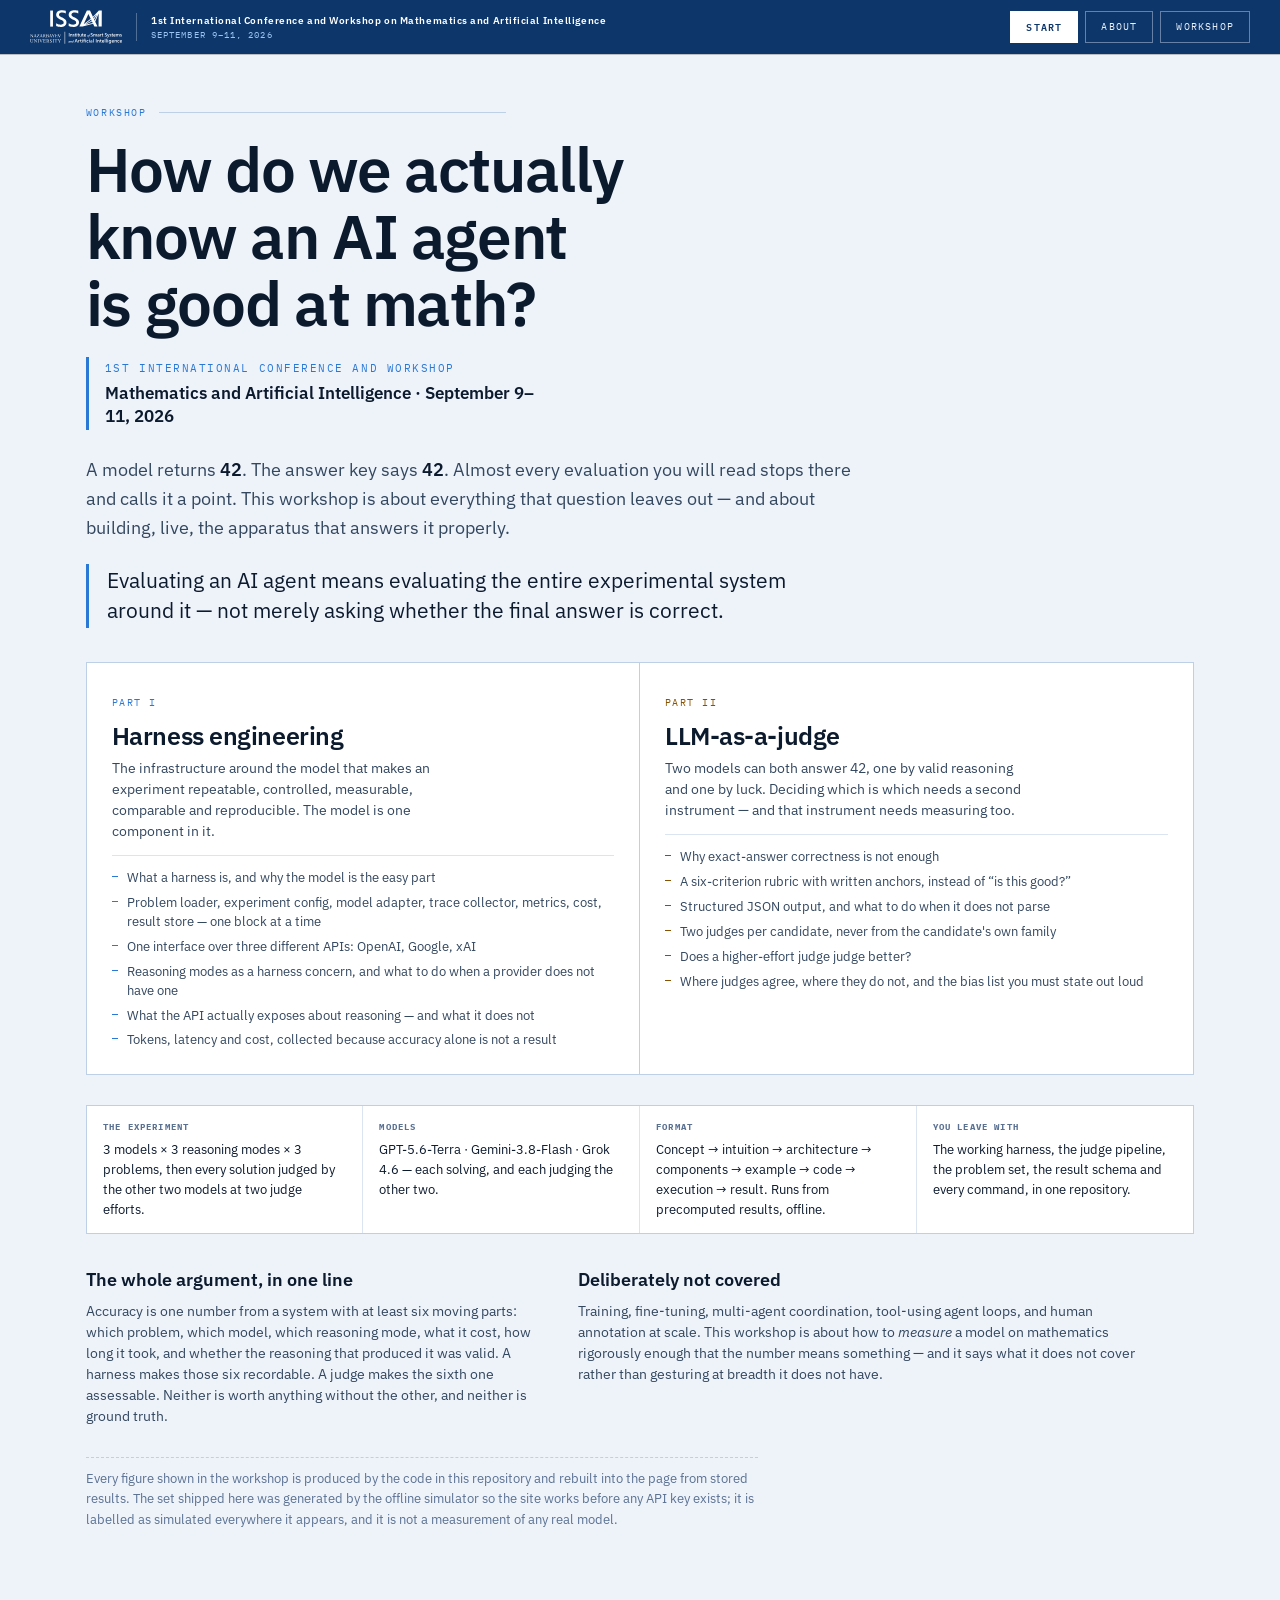
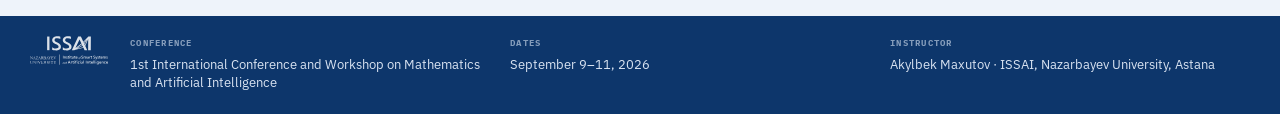
==== index.html @ dc195249 "fix: results and text" ====
<!doctype html>
<html lang="en">
<head>
<meta charset="utf-8">
<meta name="viewport" content="width=device-width, initial-scale=1">
<title>How Do We Actually Know an AI Agent Is Good at Math?</title>
<meta name="description" content="Workshop at the 1st International Conference and Workshop on Mathematics and Artificial Intelligence, September 9–11, 2026.">
<link rel="preconnect" href="https://fonts.googleapis.com">
<link rel="preconnect" href="https://fonts.gstatic.com" crossorigin>
<link rel="stylesheet" href="https://fonts.googleapis.com/css2?family=IBM+Plex+Sans:wght@400;500;600;700&family=IBM+Plex+Mono:wght@400;500;600&display=swap">
<style>/* ==========================================================================
   1st International Conference and Workshop on Mathematics and AI
   How Do We Actually Know an AI Agent Is Good at Math?

   Colour carries meaning, never decoration:
     blue        the apparatus — deterministic, measured, reproducible
     amber       judged — an opinion, not a measurement
     green/red   pass / fail against the answer key
     series 1-3  the three models, in fixed order, never cycled

   The three series hues and the reasoning-mode ramp were validated with the
   data-viz checks (lightness band, chroma floor, protan/deutan separation,
   normal-vision floor, contrast) against THESE surfaces in both modes.
   Light-mode series-3 sits at 2.82:1, so every chart that uses it also ships
   direct value labels and a table view. Do not re-step these without re-running
   the validator.
   ========================================================================== */

:root{
  color-scheme:light;

  /* --- blue-dominant surfaces --- */
  --paper:#EEF3FA;          /* page plane */
  --surface:#FFFFFF;        /* card + chart surface (validated against) */
  --sunk:#E2EAF5;
  --raised:#F7FAFD;

  /* --- ink --- */
  --ink:#0C1A2E; --ink-2:#33475F; --meta:#5A7192;

  /* --- the apparatus blue --- */
  --blue:#184F95; --blue-2:#2A78D6; --blue-soft:#D8E6F9; --blue-deep:#0D366B;

  /* --- judged / uncertain --- */
  --amber:#8A5200; --amber-soft:#FBEEDC;

  /* --- outcome --- */
  --pass:#1F6B3D; --pass-soft:#DDEEE4;
  --fail:#96262C; --fail-soft:#F8E3E3;

  /* --- status (fixed, never themed; always with an icon + label) --- */
  --st-good:#0CA30C; --st-warn:#FAB219; --st-serious:#EC835A; --st-crit:#D03B3B;

  /* --- series: the three models, fixed order --- */
  --series-1:#2A78D6;   /* GPT-5.6-Terra   */
  --series-2:#EB6834;   /* Gemini-3.8-Flash */
  --series-3:#1BAF7A;   /* Grok 4.6        */

  /* --- ordinal: reasoning effort, one hue, light -> dark --- */
  --eff-low:#86B6EF; --eff-med:#3987E5; --eff-high:#184F95;

  /* --- chrome --- */
  --rule:#BDD0E8; --rule-soft:#DBE5F2; --grid:#E3EBF6;
  --code-bg:#0B1729; --code-fg:#D6E3F3; --code-dim:#6D8CB0;
  --code-kw:#93BCF5; --code-str:#E5AC7E; --code-com:#65809F;
  --code-def:#7ED6B8; --code-num:#D9AEEA;
  --shadow:0 1px 2px rgba(12,26,46,.05), 0 8px 24px rgba(12,26,46,.07);
  --sans:"IBM Plex Sans",system-ui,-apple-system,"Segoe UI",Roboto,Helvetica,Arial,sans-serif;
  --mono:"IBM Plex Mono",ui-monospace,SFMono-Regular,Menlo,Consolas,monospace;
  --rail:264px;
}

@media (prefers-color-scheme:dark){
  :root:not([data-theme="light"]){
    color-scheme:dark;
    --paper:#0A1220; --surface:#131E30; --sunk:#0E1827; --raised:#182741;
    --ink:#E7EEF8; --ink-2:#B6C6DA; --meta:#8DA2BE;
    --blue:#8FB8EC; --blue-2:#3987E5; --blue-soft:#16294A; --blue-deep:#AFCCF3;
    --amber:#E8A24A; --amber-soft:#3A2A14;
    --pass:#6CBF90; --pass-soft:#14301F; --fail:#E08A8F; --fail-soft:#341C1E;
    --series-1:#3987E5; --series-2:#D95926; --series-3:#199E70;
    /* On a dark surface a sequential ramp runs dark -> light, so higher effort stays
     the more prominent mark. Same three steps, re-stepped for the dark band and
     validated against #131E30 (monotone L, gaps >= 0.06, light end 2.06:1). */
  --eff-low:#184F95; --eff-med:#2A78D6; --eff-high:#86B6EF;
    --rule:#2A3E5C; --rule-soft:#1E2E47; --grid:#1C2B42;
    --code-bg:#08111F; --code-fg:#D6E3F3;
    --shadow:0 1px 2px rgba(0,0,0,.45), 0 8px 24px rgba(0,0,0,.35);
  }
}
:root[data-theme="dark"]{
  color-scheme:dark;
  --paper:#0A1220; --surface:#131E30; --sunk:#0E1827; --raised:#182741;
  --ink:#E7EEF8; --ink-2:#B6C6DA; --meta:#8DA2BE;
  --blue:#8FB8EC; --blue-2:#3987E5; --blue-soft:#16294A; --blue-deep:#AFCCF3;
  --amber:#E8A24A; --amber-soft:#3A2A14;
  --pass:#6CBF90; --pass-soft:#14301F; --fail:#E08A8F; --fail-soft:#341C1E;
  --series-1:#3987E5; --series-2:#D95926; --series-3:#199E70;
  /* On a dark surface a sequential ramp runs dark -> light, so higher effort stays
     the more prominent mark. Same three steps, re-stepped for the dark band and
     validated against #131E30 (monotone L, gaps >= 0.06, light end 2.06:1). */
  --eff-low:#184F95; --eff-med:#2A78D6; --eff-high:#86B6EF;
  --rule:#2A3E5C; --rule-soft:#1E2E47; --grid:#1C2B42;
  --code-bg:#08111F; --code-fg:#D6E3F3;
  --shadow:0 1px 2px rgba(0,0,0,.45), 0 8px 24px rgba(0,0,0,.35);
}

*{box-sizing:border-box}
html{scroll-behavior:smooth}
@media (prefers-reduced-motion:reduce){html{scroll-behavior:auto}}
html,body{margin:0;padding:0}
body{
  background:var(--paper);color:var(--ink);
  font-family:var(--sans);font-size:16px;line-height:1.55;
  -webkit-font-smoothing:antialiased;
}
img,svg{max-width:100%}
[hidden]{display:none !important}
:focus-visible{outline:2px solid var(--blue-2);outline-offset:3px}
::selection{background:var(--blue-soft);color:var(--ink)}

/* ==========================================================================
   CONFERENCE CHROME — the identity band, top and bottom
   ========================================================================== */
.band{background:var(--blue-deep);color:#EAF2FD;width:100%}
:root[data-theme="dark"] .band,
:root:not([data-theme="light"]) .band{background:#0B1A31}
@media (prefers-color-scheme:light){:root:not([data-theme="dark"]) .band{background:#0D366B}}
.band--top{position:sticky;top:0;z-index:60;box-shadow:0 1px 0 rgba(0,0,0,.22)}
.band__in{
  max-width:1560px;margin:0 auto;padding:10px clamp(14px,2.6vw,30px);
  display:flex;align-items:center;gap:clamp(10px,1.8vw,22px);flex-wrap:wrap;
}
.band .logo{color:#FFFFFF}
.conf{display:flex;align-items:center;gap:14px;text-decoration:none;color:inherit;min-width:0}
.conf__txt{
  border-left:1px solid rgba(234,242,253,.3);padding-left:14px;min-width:0;
  font-family:var(--mono);font-size:9px;letter-spacing:.1em;text-transform:uppercase;
  color:rgba(234,242,253,.72);line-height:1.5;
}
.conf__txt b{
  display:block;color:#FFFFFF;font-weight:600;font-size:10px;letter-spacing:.055em;
  text-transform:none;font-family:var(--sans);
}
.conf__txt i{display:block;font-style:normal;color:#9CC4F2;letter-spacing:.12em}
.conf:hover .conf__txt b{color:#9CC4F2}

.navbtns{display:flex;gap:7px;margin-left:auto}
.navbtn{
  font-family:var(--mono);font-size:10px;letter-spacing:.12em;text-transform:uppercase;
  padding:7px 15px;border:1px solid rgba(234,242,253,.4);color:#EAF2FD;text-decoration:none;
  background:transparent;transition:background .15s,border-color .15s,color .15s;white-space:nowrap;
}
.navbtn:hover{background:rgba(234,242,253,.14);border-color:#FFF;color:#FFF}
.navbtn[aria-current="page"]{background:#FFF;border-color:#FFF;color:#0D366B;font-weight:600}

.band--bot{margin-top:clamp(34px,5vw,64px)}
.band--bot .band__in{padding-top:20px;padding-bottom:22px;align-items:flex-start}
.foot__cols{display:grid;grid-template-columns:repeat(auto-fit,minmax(180px,1fr));gap:20px;flex:1}
.fcol b{
  display:block;font-family:var(--mono);font-size:8.5px;letter-spacing:.15em;
  text-transform:uppercase;color:rgba(234,242,253,.55);margin-bottom:5px;
}
.fcol span{font-size:12.5px;line-height:1.5;color:rgba(234,242,253,.92);display:block}
.fcol a{color:#9CC4F2}

/* ==========================================================================
   SIDEBAR — collapsible, nested, one active section
   ========================================================================== */
.shell{display:flex;align-items:flex-start;max-width:1560px;margin:0 auto;position:relative}

.rail{
  flex:0 0 var(--rail);width:var(--rail);
  position:sticky;top:52px;align-self:flex-start;
  height:calc(100vh - 52px);overflow-y:auto;overscroll-behavior:contain;
  background:var(--surface);border-right:1px solid var(--rule);
  transition:margin-left .22s ease, opacity .18s ease;
  z-index:50;
}
@media (prefers-reduced-motion:reduce){.rail{transition:none}}
body[data-rail="closed"] .rail{margin-left:calc(-1 * var(--rail));opacity:0;pointer-events:none}
.rail__head{
  position:sticky;top:0;background:var(--surface);z-index:2;
  padding:13px 16px 10px;border-bottom:1px solid var(--rule-soft);
  display:flex;align-items:baseline;gap:9px;
}
.rail__title{font-family:var(--mono);font-size:9.5px;letter-spacing:.15em;text-transform:uppercase;color:var(--meta)}
.rail__count{margin-left:auto;font-family:var(--mono);font-size:9.5px;color:var(--meta);font-variant-numeric:tabular-nums}
.rail__foot{padding:14px 16px 26px;border-top:1px solid var(--rule-soft);margin-top:10px}
.rail__foot p{font-size:11px;color:var(--meta);line-height:1.5;margin:0}

.nav__list{list-style:none;margin:0;padding:8px 0 4px}
.nav__sub{list-style:none;margin:0;padding:0 0 5px}
.nav__item--group.is-collapsed .nav__sub{display:none}
.nav__row{display:flex;align-items:stretch}
.nav__row .nav__link--top{flex:1;min-width:0}
.nav__link{
  display:flex;align-items:baseline;gap:10px;text-decoration:none;color:var(--ink-2);
  padding:7px 16px;font-size:13.2px;line-height:1.35;border-left:3px solid transparent;
}
.nav__link:hover{background:var(--sunk);color:var(--ink)}
.nav__link--top{font-weight:500}
.nav__num{
  font-family:var(--mono);font-size:9.5px;color:var(--meta);
  font-variant-numeric:tabular-nums;flex:0 0 auto;padding-top:2px;
}
.nav__label{min-width:0}
.nav__link--sub{
  padding:5px 16px 5px 42px;font-size:12.4px;color:var(--meta);
}
.nav__link--sub:hover{color:var(--ink)}
.nav__link.is-active{
  background:var(--blue-soft);color:var(--blue);border-left-color:var(--blue-2);font-weight:600;
}
.nav__link.is-active .nav__num{color:var(--blue-2)}
.nav__link--sub.is-active{background:var(--blue-soft);color:var(--blue);border-left-color:var(--blue-2)}
.nav__toggle{
  flex:0 0 34px;border:0;background:transparent;cursor:pointer;color:var(--meta);
  display:flex;align-items:center;justify-content:center;
}
.nav__toggle::before{
  content:"";width:0;height:0;border-left:4px solid currentColor;
  border-top:4px solid transparent;border-bottom:4px solid transparent;
  transform:rotate(90deg);transition:transform .16s ease;
}
.nav__toggle[aria-expanded="false"]::before{transform:rotate(0deg)}
.nav__toggle:hover{color:var(--blue-2);background:var(--sunk)}

.railbtn{
  display:inline-flex;align-items:center;gap:8px;
  font-family:var(--mono);font-size:10px;letter-spacing:.12em;text-transform:uppercase;
  padding:7px 13px;border:1px solid rgba(234,242,253,.4);color:#EAF2FD;background:transparent;
  cursor:pointer;transition:background .15s,border-color .15s;
}
.railbtn:hover{background:rgba(234,242,253,.14);border-color:#FFF}
.railbtn__i{display:flex;flex-direction:column;gap:2.5px}
.railbtn__i i{display:block;width:13px;height:1.5px;background:currentColor}

.railveil{display:none}
@media(max-width:1080px){
  .rail{
    position:fixed;top:52px;left:0;box-shadow:var(--shadow);
    height:calc(100vh - 52px);
  }
  body[data-rail="open"] .railveil{
    display:block;position:fixed;inset:52px 0 0 0;background:rgba(8,17,31,.45);z-index:45;
  }
}

/* ==========================================================================
   DOCUMENT
   ========================================================================== */
.doc{flex:1;min-width:0;padding:0 clamp(14px,2.8vw,38px) 10px;max-width:1180px;margin:0 auto}
.doc--wide{max-width:none}
.part{padding:clamp(30px,4vw,54px) 0 0;scroll-margin-top:74px}
.part--rule{border-top:1px solid var(--rule);margin-top:clamp(22px,3vw,38px)}
.sub{padding-top:clamp(22px,3vw,36px);scroll-margin-top:74px}

.partno{
  display:flex;align-items:center;gap:13px;margin:0 0 13px;
  font-family:var(--mono);font-size:10px;letter-spacing:.16em;text-transform:uppercase;color:var(--blue-2);
}
.partno b{
  font-size:10.5px;color:#FFF;background:var(--blue);padding:3px 9px;font-weight:600;letter-spacing:.1em;
}
:root[data-theme="dark"] .partno b,:root:not([data-theme="light"]) .partno b{color:#0A1220}
.partno::after{content:"";flex:1;height:1px;background:var(--rule)}
.partno--judge{color:var(--amber)}
.partno--judge b{background:var(--amber)}

h1,h2,h3,h4{font-family:var(--sans);margin:0;color:var(--ink);text-wrap:balance;font-weight:600}
h1{font-size:clamp(29px,4vw,50px);line-height:1.08;letter-spacing:-.022em}
h2{font-size:clamp(22px,2.6vw,33px);line-height:1.16;letter-spacing:-.018em;margin-bottom:12px}
h3{font-size:clamp(15px,1.5vw,18px);line-height:1.32}
h4{font-size:13.5px}
p{margin:0 0 13px;max-width:70ch}
.lede{font-size:clamp(15px,1.4vw,18px);color:var(--ink-2);line-height:1.6;max-width:66ch}
strong{font-weight:600;color:var(--ink)}
a{color:var(--blue)}
em{font-style:italic}
.eyebrow{
  font-family:var(--mono);font-size:10px;letter-spacing:.16em;text-transform:uppercase;
  color:var(--blue-2);display:flex;align-items:center;gap:12px;margin:0 0 15px;
}
.eyebrow::after{content:"";flex:1;height:1px;background:var(--rule)}
.eyebrow--judge{color:var(--amber)}
.quote{
  border-left:3px solid var(--blue-2);padding:2px 0 2px 18px;margin:0 0 20px;
  font-size:clamp(16px,1.8vw,21px);line-height:1.42;max-width:58ch;color:var(--ink);
}
.note{
  font-size:12.5px;line-height:1.65;color:var(--meta);
  border-top:1px dashed var(--rule);padding-top:10px;margin-top:16px;max-width:84ch;
}
.mono{font-family:var(--mono);font-size:.94em}
.scroll{overflow-x:auto}
/* A long table that must stay clickable: capped in height and scrolled in place,
   so a detail panel rendered below it is still on screen after the click that
   asked for it. A 96-row table pushes its own detail off the bottom otherwise. */
.tallscroll{overflow:auto;max-height:min(58vh,520px);border:1px solid var(--rule-soft);background:var(--surface)}
.tallscroll table{margin:0}
.tallscroll thead th{position:sticky;top:0;background:var(--sunk);z-index:1;padding:9px 12px 9px 0}
.tallscroll thead th:first-child{padding-left:12px}
.tallscroll td:first-child{padding-left:12px}
.tallscroll tbody tr:hover{background:var(--blue-soft)}
.kbd{font-family:var(--mono);font-size:10.5px;border:1px solid var(--rule);
  border-bottom-width:2px;padding:1px 5px;color:var(--ink-2);background:var(--surface)}

/* ---------- layout helpers ---------- */
.grid{display:grid;gap:clamp(12px,1.5vw,18px)}
.g2{grid-template-columns:repeat(auto-fit,minmax(290px,1fr))}
.g3{grid-template-columns:repeat(auto-fit,minmax(215px,1fr))}
.g4{grid-template-columns:repeat(auto-fit,minmax(168px,1fr))}
/* an explicit two-up, for pairs nested inside an already-narrow column where
   auto-fit's minimum would force the row wider than its parent */
.gpair{grid-template-columns:repeat(2,minmax(0,1fr))}
@media(max-width:520px){.gpair{grid-template-columns:1fr}}
.pair{display:grid;grid-template-columns:minmax(0,.86fr) minmax(0,1.14fr);gap:clamp(16px,2.2vw,28px);align-items:start}
.pair--even{grid-template-columns:minmax(0,1fr) minmax(0,1fr)}
@media(max-width:900px){.pair,.pair--even{grid-template-columns:1fr}}

.card{background:var(--surface);border:1px solid var(--rule-soft);padding:16px 18px;box-shadow:var(--shadow)}
.card h3{margin-bottom:6px}
.card p{font-size:13.4px;color:var(--ink-2);margin:0;max-width:none}
.card p+p{margin-top:8px}
.card__k{font-family:var(--mono);font-size:9.5px;letter-spacing:.13em;text-transform:uppercase;color:var(--meta);display:block;margin-bottom:8px}
.card--blue{border-left:3px solid var(--blue-2)}
.card--judge{border-left:3px solid var(--amber)}

.tile{background:var(--surface);border:1px solid var(--rule-soft);padding:15px 17px;box-shadow:var(--shadow)}
.tile__n{font-size:clamp(24px,2.9vw,35px);font-weight:600;line-height:1;color:var(--blue);letter-spacing:-.02em}
.tile__l{font-family:var(--mono);font-size:9.5px;letter-spacing:.1em;text-transform:uppercase;color:var(--meta);margin-top:7px;line-height:1.55}
.tile--judge .tile__n{color:var(--amber)}

.why{border-left:3px solid var(--blue-2);padding:1px 0 1px 15px;margin:0 0 15px}
.why h3{font-size:14.5px;margin-bottom:5px}
.why p{font-size:13.4px;color:var(--ink-2);margin:0}
.bad{border-left:3px solid var(--fail);padding:1px 0 1px 15px;margin:0 0 14px}
.good{border-left:3px solid var(--pass);padding:1px 0 1px 15px;margin:0 0 14px}
.bad .lbl,.good .lbl{font-family:var(--mono);font-size:9.5px;letter-spacing:.13em;text-transform:uppercase;display:block;margin-bottom:4px}
.bad .lbl{color:var(--fail)} .good .lbl{color:var(--pass)}
.bad p,.good p{font-size:13.4px;margin:0;line-height:1.5;color:var(--ink-2)}

.tag{display:inline-block;font-family:var(--mono);font-size:9.5px;letter-spacing:.1em;text-transform:uppercase;padding:3px 8px;border:1px solid var(--rule);color:var(--meta)}
.tag--blue{color:var(--blue);border-color:var(--blue)}
.tag--judge{color:var(--amber);border-color:var(--amber)}
.tag--fail{color:var(--fail);border-color:var(--fail)}
.tag--pass{color:var(--pass);border-color:var(--pass)}

table{border-collapse:collapse;width:100%;font-size:13.2px}
th,td{text-align:left;padding:8px 12px 8px 0;border-bottom:1px solid var(--rule-soft);vertical-align:top}
th{font-family:var(--mono);font-size:9.5px;letter-spacing:.11em;text-transform:uppercase;color:var(--meta);font-weight:500;border-bottom-color:var(--rule)}
td.num,th.num{font-family:var(--mono);font-variant-numeric:tabular-nums;text-align:right;padding-right:14px}

/* ==========================================================================
   CODE, EXPLANATION, TERMINAL, COMMANDS
   ========================================================================== */
.code{background:var(--code-bg);border:1px solid var(--rule);box-shadow:var(--shadow);margin:0}
.code__bar{display:flex;align-items:center;gap:12px;padding:7px 13px;border-bottom:1px solid rgba(255,255,255,.09);background:rgba(255,255,255,.03)}
.code__file{font-family:var(--mono);font-size:11px;color:#A6C6EC;font-weight:500}
.code__what{font-family:var(--mono);font-size:9.5px;letter-spacing:.1em;text-transform:uppercase;color:var(--code-dim);margin-left:auto;text-align:right}
.code pre{margin:0;padding:12px 15px;overflow-x:auto;font-family:var(--mono);font-size:11.5px;line-height:1.62;color:var(--code-fg);tab-size:4}
.code pre code{font:inherit;color:inherit;white-space:pre-wrap;overflow-wrap:break-word}
.code .k{color:var(--code-kw)} .code .s{color:var(--code-str)}
.code .c{color:var(--code-com);font-style:italic}
.code .d{color:var(--code-def);font-weight:600}
.code .n{color:var(--code-num)}

.explain{border:1px solid var(--rule);border-top:0;background:var(--surface);padding:13px 15px 14px;margin:0 0 20px}
.explain__lead{font-size:13.4px;line-height:1.55;color:var(--ink);margin:0 0 11px;max-width:none}
.explain__lead b{color:var(--blue);font-weight:600}
.explain__pts{list-style:none;margin:0;padding:0;display:grid;gap:8px}
.explain__pts li{display:grid;grid-template-columns:minmax(88px,24%) 1fr;gap:12px;align-items:start;font-size:12.7px;line-height:1.5}
@media(max-width:560px){.explain__pts li{grid-template-columns:1fr;gap:2px}}
/* Column 1 is CAPPED. Left to size on its content, a long token like
   `{"effort": ..., "summary": "auto"}` takes most of the row and squeezes the
   explanation into a column so narrow it wraps one word per line. */
.explain__pts code{
  font-family:var(--mono);font-size:11px;color:var(--blue);background:var(--sunk);
  border:1px solid var(--rule-soft);padding:2px 6px;justify-self:start;
  white-space:normal;overflow-wrap:anywhere;min-width:0;
}
.explain__pts span{color:var(--ink-2)}
.explain__pts b{color:var(--ink);font-weight:600}
.explain--judge{border-color:var(--amber)}
.explain--judge .explain__lead b{color:var(--amber)}
.explain--judge .explain__pts code{color:var(--amber)}

.term{background:#08111F;border:1px solid var(--rule);box-shadow:var(--shadow);margin:0}
.term__bar{display:flex;gap:6px;align-items:center;padding:7px 13px;border-bottom:1px solid rgba(255,255,255,.09);flex-wrap:wrap}
.term__dot{width:8px;height:8px;border-radius:50%;background:#2C4160}
.term__cmd{font-family:var(--mono);font-size:11px;color:#A6C6EC;margin-left:8px;overflow-wrap:anywhere;min-width:0}
.term pre{margin:0;padding:12px 15px;overflow-x:auto;font-family:var(--mono);font-size:11.4px;line-height:1.6;color:#C2D3E8;white-space:pre;tab-size:4}
.term .g{color:#6CC79C} .term .y{color:#E5BC70} .term .dimtxt{color:#5A7391}

.copy{
  margin-left:auto;font-family:var(--mono);font-size:9px;letter-spacing:.13em;text-transform:uppercase;
  padding:4px 9px;border:1px solid rgba(166,198,236,.4);background:transparent;color:#A6C6EC;
  cursor:pointer;transition:background .14s,color .14s,border-color .14s;flex:0 0 auto;
}
.copy:hover{background:rgba(166,198,236,.16);color:#FFF;border-color:#A6C6EC}
.copy.is-done{color:#6CC79C;border-color:#6CC79C}

.cmd{margin:0 0 9px}
.cmd__bar{
  display:grid;grid-template-columns:auto minmax(0,1fr) auto;gap:6px 11px;align-items:baseline;
  background:var(--code-bg);border:1px solid var(--rule);padding:9px 13px;
}
.cmd__p{font-family:var(--mono);font-size:11.5px;color:#6CC79C}
.cmd__t{
  font-family:var(--mono);font-size:12px;color:#DCE8F7;
  white-space:pre-wrap;overflow-wrap:anywhere;   /* wrap, never scroll out of reach */
}
.cmd__what{
  grid-column:2;font-family:var(--mono);font-size:9.5px;letter-spacing:.1em;
  text-transform:uppercase;color:var(--code-dim);
}
.cmd__bar .copy{grid-column:3;grid-row:1;align-self:start;margin-left:0}
.cmdgroup{margin:0 0 20px}
.cmdgroup h4{font-family:var(--mono);font-size:9.5px;letter-spacing:.13em;text-transform:uppercase;color:var(--meta);margin:0 0 8px}

details.more{border:1px solid var(--rule);background:var(--surface);margin:0 0 18px}
details.more>summary{
  cursor:pointer;padding:10px 14px;font-family:var(--mono);font-size:11px;letter-spacing:.1em;
  text-transform:uppercase;color:var(--blue);display:flex;gap:11px;align-items:center;list-style:none;
}
details.more>summary::-webkit-details-marker{display:none}
details.more>summary::before{content:"▸";color:var(--meta);font-size:10px}
details.more[open]>summary::before{content:"▾"}
details.more>summary:hover{background:var(--sunk)}
details.more .inner{padding:0 14px 14px}
details.more .inner>.explain:last-child{margin-bottom:0}

/* ==========================================================================
   DIAGRAMS — HTML/CSS/SVG, responsive, one visual language
   ========================================================================== */
.fig{background:var(--surface);border:1px solid var(--rule);box-shadow:var(--shadow);padding:clamp(14px,2vw,22px);margin:0 0 18px}
.fig__cap{font-family:var(--mono);font-size:9.5px;letter-spacing:.13em;text-transform:uppercase;color:var(--meta);
  margin:0 0 14px;display:flex;gap:10px;align-items:baseline;flex-wrap:wrap}
.fig__cap b{color:var(--blue);font-weight:600}
.fig__cap--judge b{color:var(--amber)}
.fig__note{font-size:11.8px;color:var(--meta);line-height:1.5;margin:13px 0 0;padding-top:10px;border-top:1px dashed var(--rule)}

/* a node in any pipeline */
.nd{
  border:1px solid var(--rule);background:var(--raised);padding:9px 12px;text-align:center;
  display:flex;flex-direction:column;gap:3px;min-width:0;
}
.nd b{font-family:var(--mono);font-size:11px;color:var(--ink);font-weight:600;line-height:1.3}
.nd span{font-size:10.5px;color:var(--meta);line-height:1.35}
.nd--in{border-color:var(--rule);background:var(--sunk)}
.nd--core{border-color:var(--blue-2);background:var(--blue-soft)}
.nd--core b{color:var(--blue)}
.nd--model{border-color:var(--blue);background:var(--blue);color:#FFF}
.nd--model b,.nd--model span{color:#FFF}
:root[data-theme="dark"] .nd--model,:root:not([data-theme="light"]) .nd--model{background:var(--blue-2)}
.nd--judge{border-color:var(--amber);background:var(--amber-soft)}
.nd--judge b{color:var(--amber)}
.nd--out{border-color:var(--pass);background:var(--pass-soft)}
.nd--out b{color:var(--pass)}
.nd--off{border-style:dashed;opacity:.6}
.nd--s1{border-color:var(--series-1);border-left-width:3px}
.nd--s2{border-color:var(--series-2);border-left-width:3px}
.nd--s3{border-color:var(--series-3);border-left-width:3px}

/* vertical stack with arrows */
.stackfig{display:grid;justify-items:center;gap:0}
.stackfig .nd{width:min(100%,330px)}
.dn{width:1px;height:16px;background:var(--rule);position:relative}
.dn::after{content:"";position:absolute;bottom:0;left:50%;transform:translateX(-50%);
  border-left:4px solid transparent;border-right:4px solid transparent;border-top:5px solid var(--rule)}

/* horizontal row with arrows */
.rowfig{display:flex;align-items:stretch;gap:0;min-width:0;overflow-x:auto;padding-bottom:4px}
.rowfig .nd{flex:1 1 0;min-width:118px}
.rt{flex:0 0 22px;display:flex;align-items:center;justify-content:center;color:var(--rule);font-size:14px}

/* fan-out: one parent, N children */
.fan{display:grid;gap:0;justify-items:center}
.fan__top{width:min(100%,340px)}
.fan__bar{width:100%;height:22px;position:relative}
.fan__bar::before{content:"";position:absolute;top:0;left:50%;width:1px;height:11px;background:var(--rule)}
.fan__bar::after{content:"";position:absolute;top:11px;left:12.5%;right:12.5%;height:1px;background:var(--rule)}
.fan__legs{display:grid;grid-template-columns:repeat(3,1fr);gap:clamp(8px,1.4vw,16px);width:100%}
.fan__legs--2{grid-template-columns:repeat(2,1fr);max-width:640px}
.fan__leg{display:grid;justify-items:stretch;gap:0}
.fan__leg .dn{justify-self:center}
@media(max-width:640px){.fan__legs{grid-template-columns:1fr}.fan__bar{display:none}}

/* the big harness architecture diagram */
.arch{display:grid;gap:0;justify-items:center}
.arch__row{display:grid;gap:clamp(8px,1.2vw,14px);width:100%;justify-items:stretch}
.arch__row--3{grid-template-columns:repeat(3,1fr)}
.arch__row--1{max-width:380px}
.arch__split{width:100%;height:26px;position:relative}
.arch__split::before{content:"";position:absolute;top:0;left:50%;width:1px;height:12px;background:var(--rule)}
.arch__split::after{content:"";position:absolute;top:12px;left:16.6%;right:16.6%;height:1px;background:var(--rule)}
.arch__legs{display:grid;grid-template-columns:repeat(3,1fr);gap:clamp(8px,1.2vw,14px);width:100%}
.arch__legs .dn{justify-self:center}
.arch__merge{width:100%;height:26px;position:relative}
.arch__merge::before{content:"";position:absolute;top:0;left:16.6%;right:16.6%;height:1px;background:var(--rule)}
.arch__merge::after{content:"";position:absolute;top:0;left:50%;width:1px;height:26px;background:var(--rule)}
@media(max-width:700px){
  .arch__row--3,.arch__legs{grid-template-columns:1fr}
  .arch__split,.arch__merge{height:14px}
  .arch__split::after,.arch__merge::before{display:none}
}

/* the experiment matrix grid */
.mx{width:100%;border-collapse:separate;border-spacing:2px;min-width:520px}
.mx th{font-family:var(--mono);font-size:9.5px;letter-spacing:.1em;text-transform:uppercase;color:var(--meta);padding:6px 8px;border:0;text-align:center}
.mx th.rowh{text-align:right;padding-right:12px;white-space:nowrap;color:var(--ink);font-size:10.5px;letter-spacing:.04em;text-transform:none;font-weight:600}
.mx td{padding:0;border:0}
.cell{
  display:flex;flex-direction:column;align-items:center;justify-content:center;gap:2px;
  padding:11px 8px;min-height:60px;border:1px solid var(--rule-soft);background:var(--surface);
}
.cell b{font-family:var(--mono);font-size:10px;font-weight:600}
.cell span{font-family:var(--mono);font-size:9px;color:var(--meta)}
.cell--low{background:color-mix(in srgb,var(--eff-low) 22%,var(--surface));border-color:var(--eff-low)}
.cell--medium{background:color-mix(in srgb,var(--eff-med) 22%,var(--surface));border-color:var(--eff-med)}
.cell--high{background:color-mix(in srgb,var(--eff-high) 22%,var(--surface));border-color:var(--eff-high)}
.cell--low b,.cell--medium b,.cell--high b{color:var(--ink)}
.cell--none{
  background:repeating-linear-gradient(135deg,transparent,transparent 5px,var(--rule-soft) 5px,var(--rule-soft) 6px);
  border-style:dashed;border-color:var(--rule);
}
.cell--none b{color:var(--meta);font-weight:500}
.cell--none span{color:var(--meta)}

/* legend, shared by diagrams and charts */
.legend{display:flex;gap:16px;flex-wrap:wrap;padding:10px 2px 0;font-family:var(--mono);font-size:10.5px;color:var(--ink-2);align-items:center}
.legend i{display:inline-block;width:11px;height:11px;vertical-align:-1px;margin-right:6px;border-radius:2px}
.legend .l1{background:var(--series-1)} .legend .l2{background:var(--series-2)} .legend .l3{background:var(--series-3)}
.legend .e1{background:var(--eff-low)} .legend .e2{background:var(--eff-med)} .legend .e3{background:var(--eff-high)}
.legend .lx{background:repeating-linear-gradient(135deg,transparent,transparent 3px,var(--rule) 3px,var(--rule) 4px);border:1px dashed var(--rule)}

/* ==========================================================================
   CHARTS — one measure per chart, direct labels, table view alongside
   ========================================================================== */
.chart{background:var(--surface);border:1px solid var(--rule-soft);padding:15px 16px 10px;box-shadow:var(--shadow)}
.chart__h{display:flex;align-items:baseline;gap:11px;margin:0 0 4px;flex-wrap:wrap}
.chart__h h4{font-size:13.5px;font-weight:600}
.chart__h span{font-family:var(--mono);font-size:9.5px;letter-spacing:.1em;text-transform:uppercase;color:var(--meta);margin-left:auto}
.chart svg{display:block;width:100%;height:auto;overflow:visible}
.chart .ax{stroke:var(--rule);stroke-width:1}
.chart .gr{stroke:var(--grid);stroke-width:1}
.chart .tk{fill:var(--meta);font-family:var(--mono);font-size:9px}
.chart .vl{fill:var(--ink);font-family:var(--mono);font-size:9.5px;font-weight:600}
.chart .cat{fill:var(--ink-2);font-family:var(--mono);font-size:9.5px}
.chart__tbl{margin-top:10px;border-top:1px dashed var(--rule);padding-top:8px}
.chart__tbl summary{
  cursor:pointer;font-family:var(--mono);font-size:9.5px;letter-spacing:.12em;
  text-transform:uppercase;color:var(--meta);list-style:none;
}
.chart__tbl summary::-webkit-details-marker{display:none}
.chart__tbl summary::before{content:"▸ ";color:var(--meta)}
.chart__tbl[open] summary::before{content:"▾ "}
.chart__tbl table{margin-top:9px;font-size:12px}

/* ==========================================================================
   RESULTS INTERFACE
   ========================================================================== */
.simbanner{
  display:flex;gap:13px;align-items:flex-start;border:1px solid var(--st-warn);
  background:var(--amber-soft);padding:13px 16px;margin:0 0 20px;
}
.simbanner__i{
  flex:0 0 auto;width:19px;height:19px;border-radius:50%;background:var(--st-warn);color:#1A1300;
  display:flex;align-items:center;justify-content:center;font-weight:700;font-size:13px;
}
.simbanner b{display:block;font-size:12.5px;color:var(--ink);margin-bottom:3px}
.simbanner p{margin:0;font-size:12.4px;color:var(--ink-2);line-height:1.5;max-width:none}

.picker{
  display:grid;grid-template-columns:repeat(auto-fit,minmax(190px,1fr));gap:12px;
  background:var(--surface);border:1px solid var(--rule);padding:14px 16px;margin:0 0 16px;
}
.picker label{display:block;font-family:var(--mono);font-size:9px;letter-spacing:.13em;text-transform:uppercase;color:var(--meta);margin-bottom:6px}
.picker select{
  width:100%;font-family:var(--mono);font-size:12.5px;padding:8px 10px;
  border:1px solid var(--rule);background:var(--raised);color:var(--ink);
}
.picker select:disabled{opacity:.45;cursor:not-allowed}
.picker__hint{grid-column:1/-1;font-size:11.5px;color:var(--meta);margin:0}

.panel{background:var(--surface);border:1px solid var(--rule);box-shadow:var(--shadow);margin:0 0 16px}
.panel__h{
  display:flex;align-items:center;gap:12px;flex-wrap:wrap;padding:11px 16px;
  background:var(--sunk);border-bottom:1px solid var(--rule);
}
.panel__h h3{font-size:14px}
.panel__h .tag{margin-left:auto}
.panel__b{padding:15px 16px}
.panel__b>:last-child{margin-bottom:0}

.kv{display:grid;grid-template-columns:repeat(auto-fit,minmax(128px,1fr));gap:0;border:1px solid var(--rule-soft)}
.kv>div{padding:10px 12px;border-right:1px solid var(--rule-soft);border-bottom:1px solid var(--rule-soft)}
.kv b{display:block;font-family:var(--mono);font-size:8.5px;letter-spacing:.13em;text-transform:uppercase;color:var(--meta);margin-bottom:4px}
.kv span{font-family:var(--mono);font-size:13.5px;color:var(--ink);font-variant-numeric:tabular-nums;
  display:block;overflow-wrap:anywhere;line-height:1.4}
.kv span.na{color:var(--meta);font-size:11.5px}
.kv .ok{color:var(--pass);font-weight:600}
.kv .no{color:var(--fail);font-weight:600}

.sol{
  background:var(--code-bg);color:var(--code-fg);font-family:var(--mono);font-size:11.5px;
  line-height:1.6;padding:13px 15px;white-space:pre-wrap;overflow-wrap:break-word;
  max-height:340px;overflow-y:auto;border:1px solid var(--rule);
}
.sol--sum{background:var(--amber-soft);color:var(--ink);border-color:var(--amber)}
.exposure{display:flex;gap:9px;align-items:center;font-size:12px;color:var(--ink-2);margin:0 0 9px}
.exposure b{font-family:var(--mono);font-size:9px;letter-spacing:.12em;text-transform:uppercase;padding:3px 8px;border:1px solid currentColor}
.exposure b.summary{color:var(--amber)} .exposure b.token_count_only{color:var(--blue)} .exposure b.none{color:var(--meta)}

/* rubric bars */
.rub{display:grid;gap:7px}
.rubrow{display:grid;grid-template-columns:minmax(88px,auto) 1fr auto;gap:11px;align-items:center;font-size:12px}
.rubrow__l{font-family:var(--mono);font-size:10.5px;color:var(--meta);white-space:nowrap}
.rubrow__t{height:15px;background:var(--sunk);border:1px solid var(--rule-soft);position:relative;display:flex}
.rubrow__f{background:var(--blue-2);height:100%}
.rubrow__f--b{background:var(--amber)}
.rubrow__v{font-family:var(--mono);font-size:11px;font-variant-numeric:tabular-nums;color:var(--ink);white-space:nowrap}
.rubrow__v i{font-style:normal;color:var(--meta)}

/* judge side-by-side */
.judges2{display:grid;grid-template-columns:1fr 1fr;gap:0;border:1px solid var(--rule)}
@media(max-width:820px){.judges2{grid-template-columns:1fr}}
.jcol{background:var(--surface);padding:14px 16px}
.jcol+.jcol{border-left:1px solid var(--rule)}
@media(max-width:820px){.jcol+.jcol{border-left:0;border-top:1px solid var(--rule)}}
.jcol__h{display:flex;align-items:baseline;gap:9px;margin:0 0 11px;flex-wrap:wrap}
.jcol__h b{font-size:13.5px;color:var(--ink)}
.jcol__h span{font-family:var(--mono);font-size:9.5px;letter-spacing:.1em;text-transform:uppercase;color:var(--meta)}
.jcol__x{font-size:12.3px;color:var(--ink-2);line-height:1.55;margin:11px 0 0;border-top:1px dashed var(--rule);padding-top:9px}

/* agreement indicators — status colour ALWAYS with an icon and a word */
.agree{display:grid;gap:0;border:1px solid var(--rule)}
.agrow{display:grid;grid-template-columns:minmax(90px,1fr) minmax(64px,.85fr) minmax(64px,.85fr) minmax(112px,.95fr);
  gap:0;align-items:center;border-bottom:1px solid var(--rule-soft);background:var(--surface)}
.agrow:last-child{border-bottom:0}
.agrow--h{background:var(--sunk)}
.agrow>div{padding:9px 12px;font-size:12.3px}
.agrow--h>div{font-family:var(--mono);font-size:8.5px;letter-spacing:.13em;text-transform:uppercase;color:var(--meta)}
.agrow .n{font-family:var(--mono);font-variant-numeric:tabular-nums;text-align:center;font-size:12.5px;
  overflow-wrap:anywhere;line-height:1.35}
.badge{display:inline-flex;align-items:center;gap:6px;font-family:var(--mono);font-size:10px;letter-spacing:.08em;text-transform:uppercase;font-weight:600}
.badge__i{width:14px;height:14px;flex:0 0 auto;display:flex;align-items:center;justify-content:center;border-radius:50%;font-size:9px;color:#0B0B0B;font-weight:700}
.badge--exact .badge__i{background:var(--st-good);color:#fff} .badge--exact{color:var(--pass)}
.badge--close .badge__i{background:var(--st-good);color:#fff} .badge--close{color:var(--pass)}
.badge--moderate .badge__i{background:var(--st-warn)} .badge--moderate{color:var(--amber)}
.badge--low .badge__i{background:var(--st-crit);color:#fff} .badge--low{color:var(--fail)}
.badge--na .badge__i{background:var(--meta);color:#fff} .badge--na{color:var(--meta)}

.verdictpill{font-family:var(--mono);font-size:10px;letter-spacing:.1em;text-transform:uppercase;padding:3px 9px;border:1px solid currentColor;font-weight:600}
.verdictpill--pass{color:var(--pass)} .verdictpill--fail{color:var(--fail)}

/* ==========================================================================
   ADVANTAGES / LIMITATIONS
   ========================================================================== */
.twocol{display:grid;grid-template-columns:1fr 1fr;gap:0;border:1px solid var(--rule)}
@media(max-width:760px){.twocol{grid-template-columns:1fr}}
.twocol__c{background:var(--surface);padding:16px 18px}
.twocol__c+.twocol__c{border-left:1px solid var(--rule)}
@media(max-width:760px){.twocol__c+.twocol__c{border-left:0;border-top:1px solid var(--rule)}}
.twocol__h{font-family:var(--mono);font-size:10px;letter-spacing:.13em;text-transform:uppercase;margin:0 0 13px;color:var(--pass)}
.twocol__c--bad .twocol__h{color:var(--fail)}
.twocol ul{list-style:none;margin:0;padding:0;display:grid;gap:9px}
.twocol li{font-size:12.8px;line-height:1.5;padding-left:19px;position:relative;color:var(--ink-2)}
.twocol li b{color:var(--ink);font-weight:600;display:block}
.twocol li::before{position:absolute;left:0;content:"+";color:var(--pass);font-weight:700;font-family:var(--mono)}
.twocol__c--bad li::before{content:"−";color:var(--fail)}

.cl{display:grid;counter-reset:cl;margin:0;padding:0}
/* The number is positioned, NOT a grid column. A grid row here splits an item
   like `<b>Lead.</b> body text` into separate grid items — the bold becomes one,
   the text becomes another, and the text lands back in the 26px counter column
   and wraps one word per line. Absolute positioning keeps the item's content a
   single normal flow, so any mix of inline markup wraps correctly. */
.cl li{
  list-style:none;counter-increment:cl;position:relative;
  padding:9px 0 9px 38px;border-bottom:1px solid var(--rule-soft);
  font-size:13.2px;line-height:1.62;max-width:74ch;
}
.cl li::before{
  content:counter(cl,decimal-leading-zero);position:absolute;left:0;top:11px;
  font-family:var(--mono);font-size:10px;color:var(--meta);font-variant-numeric:tabular-nums;
}
.cl li b{color:var(--ink)}
.cl--judge li::before{color:var(--amber)}
.cl b{color:var(--ink)}

/* the quality-dimension tree */
.dims{display:grid;justify-items:center;gap:0}
.dims__legs{display:grid;grid-template-columns:repeat(3,1fr);gap:clamp(8px,1.4vw,16px);width:100%}
@media(max-width:640px){.dims__legs{grid-template-columns:1fr}}
.dims__sub{display:grid;grid-template-columns:repeat(3,1fr);gap:6px;width:100%;margin-top:0}
.dims__sub .nd{padding:7px 8px}
.dims__sub .nd b{font-size:10px}

/* ==========================================================================
   APPENDIX — every component, every line, each one explained
   ========================================================================== */
.filehead{display:flex;align-items:baseline;gap:14px;flex-wrap:wrap;border-bottom:2px solid var(--blue);padding-bottom:9px;margin-bottom:18px}
.filehead__p{font-family:var(--mono);font-size:clamp(15px,1.8vw,20px);font-weight:600;color:var(--blue)}
.filehead__m{font-family:var(--mono);font-size:10px;letter-spacing:.1em;text-transform:uppercase;color:var(--meta);margin-left:auto}
.fullfile{display:grid;gap:18px}
.comp{display:grid;grid-template-columns:minmax(0,1.25fr) minmax(0,1fr);gap:0;border:1px solid var(--rule);background:var(--surface)}
@media(max-width:900px){.comp{grid-template-columns:1fr}}
.comp__h{grid-column:1/-1;display:flex;align-items:center;gap:11px;flex-wrap:wrap;padding:7px 13px;background:var(--sunk);border-bottom:1px solid var(--rule)}
.comp__kind{font-family:var(--mono);font-size:9px;letter-spacing:.13em;text-transform:uppercase;color:#FFF;background:var(--blue);padding:2px 7px}
:root[data-theme="dark"] .comp__kind,:root:not([data-theme="light"]) .comp__kind{color:#0A1220}
.comp--class .comp__kind{background:var(--amber)}
.comp--const .comp__kind,.comp--imports .comp__kind,.comp--docstring .comp__kind,
.comp--bootstrap .comp__kind,.comp--main .comp__kind,.comp--file .comp__kind{background:var(--meta)}
.comp__name{font-family:var(--mono);font-size:12.5px;font-weight:600;color:var(--ink)}
.comp__lines{font-family:var(--mono);font-size:10px;color:var(--meta);margin-left:auto;font-variant-numeric:tabular-nums}
.code--comp{border:0;box-shadow:none;border-right:1px solid var(--rule)}
@media(max-width:900px){.code--comp{border-right:0;border-bottom:1px solid var(--rule)}}
.code--comp pre{padding:12px 14px;font-size:11px;line-height:1.6}
.comp__x{padding:13px 16px;background:var(--surface)}
.comp__x p{font-size:12.9px;line-height:1.6;color:var(--ink-2);margin:0;max-width:none}
.comp__x code{font-family:var(--mono);font-size:11px;color:var(--blue);background:var(--sunk);border:1px solid var(--rule-soft);padding:1px 4px}
.cite{margin-top:11px !important;padding-top:9px;border-top:1px dashed var(--rule);font-family:var(--mono);font-size:10.5px;line-height:1.55;color:var(--amber) !important;display:flex;gap:9px;align-items:baseline}
.cite span{font-size:8.5px;letter-spacing:.14em;text-transform:uppercase;color:var(--meta);flex:0 0 auto;border:1px solid var(--rule);padding:1px 5px}
details.file{border:1px solid var(--rule);background:var(--surface);margin-bottom:8px}
details.file>summary{cursor:pointer;padding:10px 14px;font-family:var(--mono);font-size:12px;color:var(--blue);display:flex;gap:12px;align-items:center;list-style:none}
details.file>summary::-webkit-details-marker{display:none}
details.file>summary::before{content:"▸";color:var(--meta);font-size:10px}
details.file[open]>summary::before{content:"▾"}
details.file>summary b{margin-left:auto;font-family:var(--mono);font-size:9.5px;color:var(--meta);font-weight:400;letter-spacing:.08em}
details.file>summary:hover{background:var(--sunk)}
details.file .fullfile{padding:0 14px 16px}
details.file .filehead{display:none}
.pkgh{display:flex;align-items:baseline;gap:12px;margin:22px 0 10px}
.pkgh h3{font-family:var(--mono);font-size:13px;color:var(--blue)}
.pkgh span{font-size:11.5px;color:var(--meta)}

/* ==========================================================================
   INDEX + ABOUT
   ========================================================================== */
.hero{padding:clamp(26px,4vw,54px) 0 0}
.hero h1{font-size:clamp(32px,5vw,62px);max-width:18ch;margin-bottom:20px}
.confmark{
  display:grid;gap:5px;border-left:3px solid var(--blue-2);padding:3px 0 3px 16px;margin:0 0 26px;
}
.confmark b{font-size:clamp(14px,1.5vw,17px);color:var(--ink);font-weight:600;line-height:1.35;max-width:44ch}
.confmark span{font-family:var(--mono);font-size:11px;letter-spacing:.14em;text-transform:uppercase;color:var(--blue-2)}
.parts2{display:grid;grid-template-columns:repeat(auto-fit,minmax(310px,1fr));gap:0;border:1px solid var(--rule);margin-top:clamp(22px,3vw,34px)}
.p2{background:var(--surface);padding:clamp(17px,2.2vw,25px);border-right:1px solid var(--rule)}
.p2:last-child{border-right:0}
@media(max-width:680px){.p2{border-right:0;border-bottom:1px solid var(--rule)}.p2:last-child{border-bottom:0}}
.p2__n{font-family:var(--mono);font-size:9.5px;letter-spacing:.15em;text-transform:uppercase;color:var(--blue-2)}
.p2--judge .p2__n{color:var(--amber)}
.p2 h2{font-size:clamp(19px,2.1vw,25px);margin:8px 0}
.p2>p{font-size:13.6px;color:var(--ink-2);line-height:1.55;margin:0 0 13px;max-width:46ch}
.p2 ul{list-style:none;margin:0;padding:12px 0 0;display:grid;gap:6px;border-top:1px solid var(--rule-soft)}
.p2 li{font-size:12.6px;color:var(--ink-2);line-height:1.5;padding-left:15px;position:relative}
.p2 li::before{content:"";position:absolute;left:0;top:8px;width:6px;height:1px;background:var(--blue-2)}
.p2--judge li::before{background:var(--amber)}
.facts{display:grid;grid-template-columns:repeat(auto-fit,minmax(200px,1fr));gap:0;border:1px solid var(--rule);margin-top:clamp(20px,2.6vw,30px)}
.fact{background:var(--surface);padding:14px 16px;border-right:1px solid var(--rule-soft)}
.fact:last-child{border-right:0}
.fact b{font-family:var(--mono);font-size:9px;letter-spacing:.13em;text-transform:uppercase;color:var(--meta);display:block;margin-bottom:6px}
.fact span{font-size:13.2px;color:var(--ink);line-height:1.5;display:block}

.bio{display:grid;grid-template-columns:minmax(0,205px) minmax(0,1fr);gap:clamp(18px,3vw,40px);align-items:start}
@media(max-width:760px){.bio{grid-template-columns:1fr}}
.portrait{border:1px solid var(--rule);background:var(--sunk);aspect-ratio:4/5;display:flex;flex-direction:column;align-items:center;justify-content:center;gap:13px;padding:18px;text-align:center}
.portrait .logo{width:112px;height:41px;opacity:.92;color:var(--blue)}
.portrait span{font-family:var(--mono);font-size:9.5px;letter-spacing:.11em;text-transform:uppercase;color:var(--meta);line-height:1.7}
.bio__name{font-size:clamp(26px,3.6vw,40px);font-weight:600;line-height:1.06;letter-spacing:-.022em;margin:0 0 5px}
.bio__role{font-family:var(--mono);font-size:11.5px;letter-spacing:.08em;text-transform:uppercase;color:var(--blue-2);margin:0 0 18px;line-height:1.7}
.creds{list-style:none;margin:20px 0 0;padding:0;display:grid;border-top:1px solid var(--rule)}
.creds li{display:grid;grid-template-columns:118px 1fr;gap:15px;padding:11px 0;border-bottom:1px solid var(--rule-soft);font-size:13.6px;line-height:1.55}
@media(max-width:560px){.creds li{grid-template-columns:1fr;gap:3px}}
.creds b{font-family:var(--mono);font-size:9.5px;letter-spacing:.11em;text-transform:uppercase;color:var(--meta);font-weight:500;padding-top:3px}
.pubs{display:grid;margin:0;padding:0;list-style:none;counter-reset:pb;border-top:1px solid var(--rule)}
.pubs li{counter-increment:pb;display:grid;grid-template-columns:34px 1fr;gap:14px;padding:14px 0;border-bottom:1px solid var(--rule-soft)}
.pubs li::before{content:counter(pb,decimal-leading-zero);font-family:var(--mono);font-size:11px;color:var(--meta);padding-top:3px;font-variant-numeric:tabular-nums}
.pubs .au{font-size:12.8px;color:var(--ink-2);line-height:1.5;display:block}
.pubs .ti{font-size:14.3px;font-weight:600;color:var(--ink);line-height:1.4;display:block;margin:3px 0 4px}
.pubs .vn{font-family:var(--mono);font-size:11px;color:var(--blue-2);display:block}
.pubs .me{color:var(--blue);font-weight:600}
.yr{font-family:var(--mono);font-size:9.5px;letter-spacing:.13em;text-transform:uppercase;color:var(--meta);border:1px solid var(--rule);padding:2px 7px;margin-left:8px}

/* ==========================================================================
   PRINT
   ========================================================================== */
@media print{
  .band--top,.rail,.railveil,.copy{display:none !important}
  .shell{display:block}
  .doc{max-width:none}
  details{open:true}
  .part{break-inside:avoid-page}
}
</style>
</head>
<body>
<svg width="0" height="0" style="position:absolute" aria-hidden="true" focusable="false"><defs>
<symbol id="issai" viewBox="0 0 187 68">
<path d="M46.6591 0.548096H41.0737V33.2159H46.6591V0.548096Z" fill="currentColor"/>
<path d="M71.6496 18.841C70.8464 18.0187 69.9523 17.2905 68.9844 16.6703C67.9676 16.0192 66.8928 15.3969 65.7602 14.8036C64.6493 14.3152 63.6722 13.863 62.8291 13.447C62.0678 13.0851 61.341 12.6546 60.6579 12.1609C60.1203 11.7693 59.6679 11.2727 59.328 10.7011C59.0125 10.1227 58.8552 9.47133 58.8721 8.81271C58.8508 8.10433 59.0583 7.40793 59.4637 6.8266C59.8706 6.27199 60.3952 5.81426 60.9998 5.48624C61.6775 5.11786 62.4109 4.86306 63.171 4.73195C63.9636 4.58059 64.7687 4.50428 65.5756 4.50404C68.4887 4.50404 70.8734 5.17331 72.7297 6.51186V1.16129C71.1484 0.387099 68.6479 5.55437e-06 65.2283 5.55437e-06C63.7334 -0.0011599 62.244 0.181087 60.7936 0.54266C59.4224 0.862668 58.1156 1.41315 56.9288 2.17062C55.8275 2.89097 54.9003 3.84749 54.2148 4.97072C53.5084 6.18464 53.155 7.57163 53.1944 8.97551C53.1681 10.0913 53.3751 11.2003 53.8023 12.2314C54.2024 13.156 54.7649 14.0014 55.4633 14.7276C56.2101 15.4998 57.0486 16.1777 57.9602 16.7463C58.9155 17.3541 59.9486 17.9528 61.0595 18.5425C62.0909 19.0128 63.0589 19.465 63.9635 19.8991C64.7859 20.287 65.5755 20.7406 66.3247 21.2558C66.9225 21.6705 67.4394 22.1909 67.85 22.7915C68.2271 23.3957 68.416 24.0984 68.3928 24.8102C68.4326 25.4581 68.3035 26.1053 68.018 26.6884C67.7326 27.2715 67.3006 27.7705 66.7644 28.1366C65.6498 28.8963 63.9527 29.2762 61.6729 29.2762C60.9446 29.2706 60.2181 29.2016 59.5017 29.07C58.715 28.9297 57.9388 28.7357 57.1785 28.4894C56.4296 28.2449 55.7031 27.9363 55.0073 27.5668C54.3527 27.2356 53.7434 26.8216 53.1944 26.335V31.9189C53.7568 32.2537 54.3609 32.5127 54.991 32.6895C55.7703 32.9268 56.5622 33.1207 57.3631 33.2701C58.199 33.4329 58.9915 33.5523 59.8111 33.6391C60.6307 33.726 61.2821 33.764 61.8303 33.764C63.3988 33.7697 64.9636 33.6096 66.4984 33.2864C67.8827 33.0043 69.2059 32.4788 70.4066 31.7344C71.5251 31.0444 72.457 30.0903 73.1206 28.956C73.8246 27.673 74.1696 26.2239 74.1193 24.7613C74.1388 23.6296 73.911 22.5074 73.4517 21.4728C73.003 20.5007 72.3937 19.6109 71.6496 18.841Z" fill="currentColor"/>
<path d="M97.0308 18.841C96.2276 18.0187 95.3335 17.2905 94.3656 16.6703C93.3488 16.0192 92.2722 15.3969 91.1359 14.8036C90.0286 14.3152 89.0534 13.863 88.2103 13.447C87.4583 13.0836 86.7407 12.6532 86.0662 12.1609C85.5286 11.7693 85.0762 11.2727 84.7363 10.7011C84.4208 10.1227 84.2635 9.47132 84.2804 8.81271C84.2591 8.10432 84.4666 7.40792 84.872 6.82659C85.2789 6.27198 85.8035 5.81425 86.4082 5.48623C87.0774 5.12063 87.8015 4.86589 88.5522 4.73195C89.3448 4.58059 90.1499 4.50428 90.9568 4.50403C93.8735 4.50403 96.2582 5.1733 98.1109 6.51185V1.16128C96.5477 0.387093 94.0598 0 90.6474 0C89.158 0.000164121 87.6742 0.182401 86.229 0.542654C84.8579 0.862662 83.5511 1.41314 82.3643 2.17062C81.2629 2.89097 80.3358 3.84749 79.6503 4.97071C78.9391 6.18139 78.5801 7.56647 78.6136 8.97008C78.5872 10.0859 78.7943 11.1948 79.2215 12.226C79.6216 13.1506 80.1841 13.996 80.8825 14.7222C81.6293 15.4944 82.4678 16.1723 83.3793 16.7409C84.3347 17.3487 85.3678 17.9474 86.4787 18.5371C87.5101 19.0074 88.478 19.4596 89.3827 19.8937C90.204 20.2803 90.9919 20.734 91.7385 21.2503C92.3395 21.6652 92.8584 22.1877 93.2692 22.7915C93.6462 23.3957 93.8352 24.0983 93.812 24.8102C93.8427 25.4591 93.7043 26.1048 93.4102 26.6842C93.1162 27.2635 92.6767 27.7565 92.1347 28.1149C91.0346 28.9072 89.3429 29.3033 87.0595 29.3033C86.3402 29.2961 85.6229 29.2271 84.9155 29.0971C84.1287 28.9568 83.3525 28.7628 82.5923 28.5165C81.8433 28.272 81.1169 27.9634 80.4211 27.594C79.7751 27.2595 79.1733 26.8456 78.6298 26.3621V31.9189C79.1947 32.2525 79.8005 32.5115 80.4319 32.6895C81.2112 32.9268 82.0031 33.1207 82.804 33.2701C83.6399 33.4329 84.4324 33.5523 85.252 33.6391C86.0716 33.726 86.723 33.764 87.2712 33.764C88.8397 33.7697 90.4045 33.6096 91.9393 33.2864C93.3236 33.0043 94.6468 32.4788 95.8475 31.7344C96.966 31.0444 97.8979 30.0903 98.5615 28.956C99.2655 27.673 99.6105 26.2239 99.5602 24.7613C99.5797 23.6296 99.3518 22.5074 98.8926 21.4728C98.4258 20.4963 97.7962 19.6063 97.0308 18.841Z" fill="currentColor"/>
<path d="M139.532 0.580627V1.12328L127.84 13.2028L121.967 0.662026L122 0.580627H115.529L115.567 0.662026L100.336 33.1779H106.731L106.91 32.798L128.198 27.6265L130.815 33.1779H137.214L132.546 23.2202L139.499 6.43587L139.369 33.1779H145.763L145.926 0.580627H139.532ZM134.978 8.23748L129.501 16.7572L128.6 14.8307L134.978 8.23748ZM118.764 7.48862L123.367 17.3161L109.043 28.2451L118.764 7.48862ZM124.095 18.8844L125.224 21.2937L111.724 28.3482L124.095 18.8844ZM112.826 29.6343L125.929 22.7915L127.46 26.0474L112.826 29.6343ZM131.569 21.1635L130.342 18.5533L136.856 8.41656L131.569 21.1635Z" fill="currentColor"/>
<path d="M80.1771 53.446H78.9775V46.4295H80.1771V53.446Z" fill="currentColor"/>
<path d="M86.0336 53.446H84.8991V50.6242C84.8991 49.6854 84.568 49.2187 83.9058 49.2187C83.7436 49.2161 83.5828 49.2498 83.4354 49.3174C83.2879 49.385 83.1574 49.4848 83.0536 49.6094C82.8209 49.8805 82.6989 50.2292 82.7117 50.5862V53.446H81.5718V48.4373H82.7117V49.2676C82.868 48.9736 83.1031 48.729 83.3908 48.5613C83.6784 48.3935 84.0072 48.3092 84.3401 48.3179C84.5761 48.3047 84.8119 48.3469 85.0287 48.4411C85.2455 48.5353 85.4372 48.679 85.5885 48.8606C85.904 49.3079 86.0555 49.8503 86.0173 50.3963L86.0336 53.446Z" fill="currentColor"/>
<path d="M86.9077 53.2886V52.2359C87.3061 52.5513 87.8 52.7216 88.3081 52.7189C88.9975 52.7189 89.3395 52.5181 89.3395 52.1165C89.3414 52.0114 89.309 51.9085 89.2472 51.8235C89.1855 51.737 89.1059 51.6648 89.0138 51.6118C88.9027 51.543 88.7844 51.4865 88.661 51.4436L88.2104 51.2808C88.0253 51.2031 87.8441 51.1161 87.6676 51.0203C87.5153 50.9364 87.3763 50.8303 87.2551 50.7056C87.1477 50.5935 87.0645 50.4605 87.0108 50.3149C86.9504 50.1406 86.9228 49.9566 86.9294 49.7722C86.9244 49.549 86.9828 49.3289 87.0977 49.1373C87.2139 48.9487 87.3717 48.789 87.5591 48.6707C87.7615 48.5422 87.9833 48.4469 88.2159 48.3885C88.462 48.323 88.7157 48.2901 88.9704 48.2908C89.3943 48.2834 89.8158 48.3552 90.2134 48.5024V49.4955C89.8577 49.251 89.4345 49.1239 89.0029 49.1319C88.8714 49.1311 88.7402 49.1457 88.6121 49.1753C88.5086 49.2016 88.4097 49.2437 88.319 49.3001C88.2412 49.349 88.1746 49.4137 88.1236 49.4901C88.08 49.562 88.0574 49.6447 88.0584 49.7288C88.0552 49.8252 88.0777 49.9208 88.1236 50.0056C88.1756 50.0863 88.2464 50.1534 88.3298 50.2009C88.4305 50.265 88.5379 50.3177 88.6501 50.3583L89.0843 50.5103C89.3015 50.6025 89.4914 50.6893 89.6651 50.7816C89.8235 50.8668 89.9711 50.9707 90.1048 51.0909C90.2223 51.2055 90.3163 51.3419 90.3816 51.4925C90.4507 51.6648 90.484 51.8495 90.4793 52.0351C90.484 52.2676 90.4238 52.4969 90.3056 52.6971C90.1855 52.8878 90.0241 53.0491 89.8334 53.1693C89.6246 53.2993 89.3951 53.3929 89.1549 53.446C88.8895 53.5058 88.6182 53.535 88.3461 53.5328C87.8546 53.5572 87.3637 53.4739 86.9077 53.2886Z" fill="currentColor"/>
<path d="M93.9805 53.3918C93.705 53.5106 93.4064 53.5662 93.1066 53.5545C92.135 53.5545 91.6465 53.0933 91.6465 52.1599V49.3273H90.8105V48.4373H91.6465V47.276L92.7809 46.9559V48.4373H93.9805V49.3273H92.7809V51.8289C92.76 52.053 92.8175 52.2774 92.9437 52.4638C93.0136 52.5352 93.0987 52.5899 93.1928 52.6237C93.2868 52.6575 93.3872 52.6697 93.4865 52.6592C93.6673 52.6617 93.8435 52.6023 93.9859 52.4909L93.9805 53.3918Z" fill="currentColor"/>
<path d="M95.3319 47.3846C95.1556 47.3882 94.9847 47.3241 94.8542 47.2055C94.79 47.1472 94.7389 47.0759 94.7043 46.9964C94.6697 46.9169 94.6523 46.831 94.6534 46.7443C94.6526 46.6568 94.67 46.5701 94.7046 46.4898C94.7392 46.4094 94.7901 46.3371 94.8542 46.2776C94.9838 46.157 95.1549 46.091 95.3319 46.0931C95.5121 46.0909 95.6866 46.1568 95.8204 46.2776C95.8856 46.3363 95.9373 46.4084 95.9719 46.4889C96.0066 46.5695 96.0234 46.6566 96.0212 46.7443C96.0221 46.8294 96.0046 46.9136 95.97 46.9914C95.9353 47.0691 95.8843 47.1384 95.8204 47.1947C95.7558 47.2574 95.6793 47.3065 95.5954 47.3391C95.5115 47.3717 95.4219 47.3872 95.3319 47.3846ZM95.8747 53.446H94.7348V48.4373H95.8747V53.446Z" fill="currentColor"/>
<path d="M99.8155 53.3918C99.5403 53.5117 99.2414 53.5674 98.9415 53.5545C97.9699 53.5545 97.4814 53.0933 97.4814 52.1599V49.3273H96.6455V48.4373H97.4814V47.276L98.6213 46.9559V48.4373H99.8155V49.3273H98.6213V51.8289C98.5988 52.0524 98.6544 52.2767 98.7787 52.4638C98.8486 52.5352 98.9337 52.5899 99.0277 52.6237C99.1217 52.6575 99.2222 52.6697 99.3215 52.6592C99.5024 52.6626 99.6789 52.6031 99.8209 52.4909L99.8155 53.3918Z" fill="currentColor"/>
<path d="M104.967 53.446H103.827V52.6375C103.687 52.9215 103.467 53.1586 103.194 53.3195C102.921 53.4805 102.607 53.5584 102.291 53.5437C101.107 53.5437 100.516 52.8328 100.516 51.4111V48.4373H101.65V51.3134C101.65 52.2142 101.997 52.6646 102.692 52.6646C102.85 52.6683 103.006 52.6366 103.15 52.5718C103.294 52.507 103.421 52.4108 103.523 52.2902C103.747 52.0176 103.861 51.6712 103.843 51.3188V48.4373H104.983L104.967 53.446Z" fill="currentColor"/>
<path d="M108.886 53.3918C108.609 53.511 108.308 53.5667 108.006 53.5545C107.035 53.5545 106.552 53.0933 106.552 52.1599V49.3273H105.71V48.4373H106.552V47.276L107.686 46.9559V48.4373H108.886V49.3273H107.686V51.8289C107.666 52.0522 107.722 52.2757 107.844 52.4638C107.914 52.5349 107.999 52.5893 108.093 52.6231C108.187 52.6569 108.287 52.6693 108.386 52.6592C108.567 52.6608 108.743 52.6016 108.886 52.4909V53.3918Z" fill="currentColor"/>
<path d="M113.842 51.2483H110.427C110.421 51.4488 110.456 51.6485 110.53 51.8351C110.604 52.0217 110.715 52.1913 110.856 52.3336C111.169 52.5979 111.571 52.7319 111.98 52.708C112.508 52.7089 113.023 52.5416 113.451 52.2305V53.1421C112.901 53.4526 112.274 53.6012 111.643 53.5708C111.322 53.5887 111.001 53.5373 110.701 53.4203C110.401 53.3033 110.13 53.1233 109.906 52.8925C109.459 52.3564 109.235 51.6683 109.282 50.9715C109.251 50.2706 109.499 49.5859 109.971 49.0668C110.186 48.822 110.45 48.6264 110.747 48.4934C111.044 48.3604 111.367 48.2931 111.692 48.2962C111.99 48.2798 112.288 48.3308 112.563 48.4454C112.838 48.56 113.084 48.7353 113.282 48.9583C113.677 49.4849 113.87 50.1358 113.825 50.7924L113.842 51.2483ZM112.756 50.4451C112.771 50.1042 112.668 49.7685 112.463 49.4955C112.368 49.3815 112.248 49.2913 112.113 49.2319C111.977 49.1725 111.829 49.1457 111.681 49.1536C111.525 49.1501 111.37 49.1803 111.227 49.2421C111.084 49.3039 110.955 49.3959 110.851 49.5118C110.617 49.7716 110.471 50.098 110.433 50.4451H112.756Z" fill="currentColor"/>
<path d="M118.103 50.4235C118.273 50.4217 118.441 50.4627 118.591 50.5428C118.737 50.6147 118.857 50.7304 118.933 50.8739C119.01 51.0174 119.049 51.1779 119.047 51.3405C119.046 51.7218 118.945 52.0961 118.754 52.4259C118.569 52.7649 118.3 53.0508 117.972 53.2561C117.686 53.4517 117.348 53.5592 117.001 53.5654C116.874 53.5719 116.748 53.5515 116.63 53.5057C116.512 53.4599 116.406 53.3896 116.317 53.2995C116.155 53.124 116.067 52.8925 116.072 52.6538C116.071 52.3602 116.132 52.0697 116.252 51.8018C116.369 51.5498 116.525 51.3174 116.713 51.1126C116.897 50.9173 117.114 50.7556 117.353 50.6351C117.582 50.505 117.839 50.4324 118.103 50.4235ZM117.972 50.5971C117.868 50.5935 117.765 50.6282 117.685 50.6948C117.449 50.9768 117.274 51.3035 117.169 51.6553C116.993 52.0886 116.895 52.5498 116.881 53.0173C116.878 53.1094 116.911 53.199 116.974 53.267C117 53.2981 117.034 53.3229 117.071 53.3398C117.109 53.3567 117.15 53.3652 117.191 53.3646C117.272 53.3649 117.351 53.336 117.413 53.2832C117.565 53.1267 117.684 52.9425 117.766 52.7406C117.913 52.4539 118.028 52.1518 118.108 51.8398C118.192 51.5447 118.237 51.2402 118.244 50.9336C118.25 50.8396 118.221 50.7466 118.162 50.6731C118.138 50.6471 118.109 50.6269 118.076 50.6137C118.043 50.6006 118.008 50.5949 117.972 50.5971Z" fill="currentColor"/>
<path d="M120.865 50.8956L120.501 52.3987C120.382 52.9339 120.2 53.453 119.959 53.9453C119.822 54.2268 119.619 54.4707 119.367 54.6562C119.135 54.8091 118.863 54.8885 118.585 54.8841C118.442 54.8964 118.298 54.8601 118.178 54.781C118.139 54.752 118.107 54.7145 118.084 54.6712C118.062 54.628 118.049 54.5801 118.048 54.5313C118.047 54.4873 118.056 54.4436 118.074 54.4033C118.092 54.363 118.118 54.3271 118.151 54.298C118.231 54.2305 118.334 54.1957 118.439 54.2003C118.479 54.1976 118.519 54.2029 118.558 54.2159C118.596 54.229 118.631 54.2495 118.661 54.2763C118.688 54.3001 118.709 54.3294 118.723 54.3622C118.737 54.395 118.744 54.4305 118.743 54.4662C118.745 54.4935 118.742 54.521 118.734 54.5471C118.725 54.5732 118.712 54.5974 118.694 54.6182C118.661 54.6562 118.645 54.6779 118.645 54.6887C118.659 54.6942 118.674 54.6942 118.688 54.6887C118.751 54.6893 118.811 54.666 118.857 54.6236C118.972 54.5246 119.06 54.3975 119.112 54.2546C119.15 54.1569 119.226 53.891 119.34 53.4623L120.002 50.8576H119.551L119.655 50.4777C119.778 50.4858 119.901 50.4634 120.013 50.4126C120.115 50.337 120.195 50.2359 120.246 50.1196C120.426 49.7509 120.686 49.4266 121.006 49.1699C121.262 48.9812 121.573 48.8804 121.891 48.8823C122.053 48.8703 122.214 48.9144 122.347 49.0071C122.428 49.0792 122.478 49.1797 122.487 49.2877C122.496 49.3957 122.464 49.5031 122.396 49.5878C122.365 49.6197 122.328 49.6449 122.287 49.6617C122.245 49.6785 122.201 49.6866 122.157 49.6854C122.118 49.6869 122.079 49.6805 122.043 49.6665C122.006 49.6525 121.973 49.6313 121.945 49.6041C121.917 49.5799 121.895 49.5499 121.88 49.5161C121.865 49.4823 121.857 49.4457 121.858 49.4087C121.86 49.3469 121.879 49.2868 121.913 49.235C121.94 49.1983 121.959 49.1555 121.967 49.1102C121.971 49.1017 121.973 49.0925 121.973 49.0831C121.973 49.0737 121.971 49.0645 121.967 49.056C121.948 49.0489 121.926 49.0489 121.907 49.056C121.828 49.0641 121.751 49.0898 121.682 49.131C121.614 49.1723 121.555 49.2282 121.511 49.2947C121.239 49.6508 121.053 50.065 120.968 50.5049H121.446L121.326 50.8847L120.865 50.8956Z" fill="currentColor"/>
<path d="M123.286 53.1801V51.9863C123.402 52.0903 123.532 52.1779 123.672 52.2468C123.822 52.3289 123.98 52.3962 124.144 52.4475C124.308 52.5 124.474 52.5416 124.643 52.5723C124.794 52.599 124.946 52.6135 125.099 52.6158C125.477 52.64 125.854 52.5553 126.185 52.3716C126.301 52.294 126.395 52.1878 126.458 52.0633C126.52 51.9387 126.55 51.8 126.543 51.6607C126.548 51.5073 126.506 51.356 126.424 51.2266C126.334 51.0954 126.22 50.983 126.087 50.8956C125.928 50.7822 125.759 50.6841 125.582 50.6025L124.958 50.3095C124.719 50.1847 124.497 50.0544 124.29 49.9242C124.092 49.8025 123.91 49.6567 123.748 49.4901C123.597 49.332 123.476 49.1482 123.389 48.9474C123.299 48.7254 123.254 48.4872 123.259 48.2474C123.253 47.9465 123.33 47.6497 123.482 47.39C123.628 47.1464 123.828 46.9402 124.068 46.7877C124.323 46.6246 124.604 46.5054 124.898 46.4349C125.209 46.3587 125.528 46.3204 125.848 46.321C126.403 46.2831 126.959 46.3683 127.477 46.5706V47.7156C127.023 47.4143 126.485 47.2643 125.941 47.2869C125.768 47.2873 125.595 47.3036 125.425 47.3357C125.265 47.3652 125.111 47.4202 124.969 47.4985C124.838 47.5673 124.724 47.6658 124.638 47.7861C124.549 47.9111 124.503 48.0616 124.508 48.2148C124.504 48.3549 124.538 48.4935 124.605 48.6164C124.678 48.74 124.776 48.8472 124.893 48.9311C125.039 49.0353 125.194 49.1278 125.354 49.2079L125.984 49.5009C126.228 49.6257 126.456 49.7614 126.673 49.8971C126.881 50.0321 127.074 50.1885 127.249 50.3637C127.407 50.5227 127.539 50.7059 127.64 50.9064C127.736 51.129 127.784 51.3694 127.781 51.6119C127.791 51.9321 127.714 52.249 127.558 52.5289C127.415 52.7718 127.216 52.9766 126.977 53.1259C126.719 53.2859 126.434 53.3981 126.136 53.4569C125.808 53.5277 125.473 53.5623 125.137 53.56C124.993 53.5693 124.848 53.5693 124.703 53.56C124.529 53.56 124.356 53.5166 124.16 53.484C123.988 53.452 123.818 53.4103 123.65 53.3592C123.521 53.3161 123.399 53.2558 123.286 53.1801Z" fill="currentColor"/>
<path d="M136.243 53.446H135.108V50.7328C135.136 50.3399 135.06 49.9467 134.886 49.5932C134.802 49.4732 134.689 49.3774 134.556 49.3154C134.424 49.2535 134.277 49.2276 134.131 49.2405C133.978 49.2444 133.828 49.2873 133.696 49.3651C133.564 49.443 133.454 49.5532 133.377 49.6854C133.161 50.0052 133.053 50.3853 133.067 50.7707V53.484H131.9V50.6622C131.9 49.7289 131.569 49.2622 130.913 49.2622C130.762 49.2622 130.613 49.3006 130.481 49.3736C130.349 49.4467 130.238 49.5522 130.158 49.68C129.948 50.0017 129.843 50.3813 129.86 50.7653V53.4786H128.725V48.4373H129.86V49.2296C130.011 48.9362 130.243 48.6923 130.529 48.5268C130.815 48.3614 131.142 48.2814 131.472 48.2962C131.797 48.2907 132.115 48.3917 132.378 48.5839C132.637 48.7666 132.828 49.03 132.921 49.3327C133.066 49.0187 133.299 48.7536 133.592 48.5696C133.885 48.3856 134.225 48.2907 134.571 48.2962C135.657 48.2962 136.209 48.9764 136.227 50.3366L136.243 53.446Z" fill="currentColor"/>
<path d="M141.253 53.446H140.167V52.6646C140.024 52.9415 139.805 53.1723 139.536 53.3307C139.267 53.489 138.959 53.5685 138.648 53.56C138.225 53.583 137.811 53.4409 137.491 53.1638C137.348 53.0234 137.236 52.8539 137.164 52.6666C137.092 52.4794 137.061 52.2788 137.073 52.0785C137.073 51.1343 137.616 50.5826 138.702 50.4234L140.189 50.2118C140.189 49.5009 139.847 49.1265 139.169 49.1265C138.568 49.122 137.987 49.3427 137.54 49.7451V48.79C138.095 48.4676 138.728 48.3042 139.369 48.3179C140.636 48.3179 141.267 48.942 141.264 50.1901L141.253 53.446ZM140.167 50.9824L139.114 51.1289C138.853 51.1516 138.601 51.2333 138.376 51.3677C138.289 51.4411 138.22 51.5349 138.178 51.641C138.135 51.747 138.119 51.8619 138.132 51.9754C138.126 52.0773 138.143 52.1792 138.183 52.2732C138.222 52.3673 138.283 52.4511 138.36 52.5181C138.529 52.661 138.746 52.7346 138.968 52.7243C139.128 52.7271 139.287 52.6962 139.435 52.6336C139.583 52.571 139.716 52.478 139.825 52.3607C140.055 52.1117 140.178 51.7823 140.167 51.4436V50.9824Z" fill="currentColor"/>
<path d="M145.345 49.5172C145.172 49.3982 144.964 49.3409 144.754 49.3544C144.587 49.3549 144.422 49.3968 144.276 49.4763C144.129 49.5559 144.004 49.6706 143.912 49.8102C143.669 50.1751 143.551 50.6094 143.576 51.0475V53.446H142.441V48.4373H143.576V49.4683C143.666 49.1514 143.843 48.8657 144.086 48.6435C144.299 48.4557 144.573 48.3516 144.857 48.3505C145.02 48.3394 145.182 48.3712 145.329 48.4427L145.345 49.5172Z" fill="currentColor"/>
<path d="M148.879 53.3918C148.602 53.511 148.301 53.5667 148 53.5545C147.028 53.5545 146.545 53.0933 146.545 52.1599V49.3273H145.709V48.4373H146.556V47.276L147.69 46.9559V48.4373H148.89V49.3273H147.69V51.8289C147.669 52.053 147.727 52.2774 147.853 52.4638C147.923 52.5355 148.008 52.5904 148.102 52.6243C148.196 52.6581 148.296 52.6701 148.396 52.6592C148.576 52.6608 148.752 52.6016 148.895 52.4909L148.879 53.3918Z" fill="currentColor"/>
<path d="M152.017 53.1801V51.9863C152.131 52.0902 152.259 52.1779 152.397 52.2468C152.548 52.327 152.706 52.3942 152.869 52.4476C153.033 52.4987 153.2 52.5404 153.368 52.5724C153.521 52.599 153.675 52.6135 153.83 52.6158C154.208 52.6413 154.585 52.5564 154.915 52.3716C155.032 52.2943 155.127 52.1883 155.19 52.0638C155.254 51.9393 155.284 51.8004 155.279 51.6607C155.282 51.5068 155.238 51.3556 155.154 51.2266C155.067 51.0956 154.954 50.9831 154.823 50.8956C154.662 50.7834 154.491 50.6854 154.313 50.6025L153.694 50.3095C153.455 50.1847 153.233 50.0544 153.026 49.9242C152.827 49.8034 152.645 49.6575 152.483 49.4901C152.332 49.3332 152.213 49.1491 152.131 48.9474C152.04 48.7255 151.995 48.4872 152 48.2474C151.99 47.9461 152.068 47.6484 152.223 47.39C152.369 47.1465 152.57 46.9402 152.809 46.7877C153.064 46.6238 153.345 46.5045 153.64 46.4349C153.949 46.359 154.266 46.3208 154.584 46.321C155.139 46.2841 155.695 46.3693 156.213 46.5706V47.7156C155.758 47.415 155.221 47.265 154.676 47.2869C154.503 47.2867 154.331 47.3031 154.161 47.3358C153.999 47.3644 153.843 47.4194 153.699 47.4985C153.569 47.5687 153.456 47.6669 153.368 47.7862C153.283 47.9127 153.24 48.0625 153.243 48.2148C153.24 48.355 153.274 48.4935 153.341 48.6164C153.414 48.74 153.512 48.8472 153.629 48.9312C153.773 49.0353 153.926 49.1279 154.085 49.2079L154.714 49.5009C154.959 49.6258 155.192 49.7614 155.409 49.8971C155.607 50.0322 155.789 50.1887 155.952 50.3638C156.114 50.5199 156.246 50.7037 156.343 50.9064C156.444 51.1277 156.494 51.3687 156.489 51.6119C156.501 51.9263 156.426 52.2379 156.272 52.5127C156.131 52.7567 155.932 52.9619 155.691 53.1096C155.435 53.2696 155.152 53.3817 154.856 53.4406C154.526 53.5117 154.189 53.5463 153.851 53.5437C153.707 53.5529 153.562 53.5529 153.417 53.5437C153.249 53.5437 153.075 53.5003 152.874 53.4677C152.704 53.4364 152.535 53.3947 152.369 53.3429C152.245 53.3049 152.126 53.2502 152.017 53.1801Z" fill="currentColor"/>
<path d="M161.565 48.4373L159.307 54.2654C158.834 55.3019 158.178 55.8174 157.325 55.8174C157.124 55.8212 156.924 55.7993 156.728 55.7523V54.8081C156.887 54.8642 157.054 54.8953 157.222 54.9003C157.425 54.9029 157.623 54.8441 157.792 54.7318C157.961 54.6195 158.091 54.4588 158.167 54.2708L158.509 53.4514L156.517 48.4536H157.77L158.965 52.0894C158.965 52.1382 159.008 52.2576 159.057 52.453C159.057 52.377 159.1 52.263 159.144 52.1002L160.398 48.4536L161.565 48.4373Z" fill="currentColor"/>
<path d="M161.803 53.2886V52.2359C162.203 52.552 162.699 52.7224 163.209 52.7189C163.893 52.7189 164.235 52.5181 164.235 52.1165C164.239 52.012 164.208 51.9092 164.148 51.8235C164.083 51.7381 164.002 51.6662 163.909 51.6118C163.799 51.5418 163.68 51.4853 163.556 51.4436L163.106 51.2808C162.92 51.2043 162.739 51.1173 162.563 51.0203C162.409 50.9391 162.27 50.8328 162.151 50.7056C162.043 50.5923 161.959 50.4598 161.901 50.3149C161.84 50.1406 161.813 49.9566 161.82 49.7722C161.816 49.5484 161.876 49.3283 161.993 49.1373C162.109 48.9501 162.265 48.7907 162.449 48.6707C162.652 48.5431 162.874 48.4479 163.106 48.3885C163.354 48.323 163.609 48.2902 163.866 48.2908C164.29 48.2844 164.711 48.3562 165.109 48.5024V49.4955C164.751 49.2509 164.326 49.1238 163.893 49.1319C163.763 49.1314 163.634 49.146 163.508 49.1753C163.402 49.2006 163.301 49.2427 163.209 49.3001C163.132 49.3476 163.067 49.4126 163.019 49.4901C162.972 49.5605 162.947 49.6439 162.949 49.7288C162.945 49.826 162.969 49.9222 163.019 50.0056C163.069 50.0861 163.138 50.1532 163.22 50.2009C163.323 50.2641 163.432 50.3168 163.546 50.3583L163.974 50.5102C164.192 50.6025 164.387 50.6893 164.555 50.7816C164.715 50.8641 164.863 50.9682 164.995 51.0909C165.112 51.2055 165.206 51.3419 165.272 51.4925C165.341 51.6648 165.374 51.8495 165.369 52.0351C165.377 52.2679 165.316 52.4979 165.196 52.6971C165.076 52.8878 164.914 53.0491 164.723 53.1693C164.516 53.2987 164.289 53.3923 164.05 53.446C163.783 53.5058 163.51 53.535 163.236 53.5328C162.746 53.5564 162.257 53.4731 161.803 53.2886Z" fill="currentColor"/>
<path d="M168.876 53.3918C168.601 53.5117 168.302 53.5674 168.002 53.5545C167.03 53.5545 166.542 53.0933 166.542 52.1599V49.3273H165.706V48.4373H166.542V47.276L167.682 46.9559V48.4373H168.876V49.3273H167.682V51.8289C167.659 52.0524 167.715 52.2767 167.839 52.4638C167.909 52.5352 167.994 52.5899 168.088 52.6237C168.182 52.6575 168.283 52.6697 168.382 52.6592C168.563 52.6626 168.739 52.6031 168.881 52.4909L168.876 53.3918Z" fill="currentColor"/>
<path d="M173.837 51.2483H170.439C170.433 51.4488 170.468 51.6485 170.542 51.8351C170.615 52.0217 170.727 52.1913 170.868 52.3336C171.181 52.5979 171.583 52.7319 171.992 52.708C172.52 52.7089 173.035 52.5416 173.463 52.2305V53.1421C172.913 53.4526 172.286 53.6012 171.655 53.5708C171.334 53.5894 171.012 53.5384 170.713 53.4213C170.413 53.3042 170.142 53.1239 169.918 52.8925C169.469 52.3572 169.243 51.669 169.288 50.9715C169.26 50.2699 169.51 49.5854 169.983 49.0668C170.196 48.8241 170.458 48.6297 170.752 48.4968C171.046 48.3639 171.365 48.2955 171.688 48.2962C171.985 48.2798 172.283 48.3308 172.559 48.4454C172.834 48.56 173.08 48.7353 173.278 48.9583C173.673 49.4849 173.866 50.1358 173.821 50.7924L173.837 51.2483ZM172.752 50.4451C172.771 50.1045 172.669 49.7679 172.464 49.4955C172.369 49.3822 172.249 49.2924 172.113 49.2331C171.977 49.1738 171.83 49.1466 171.682 49.1536C171.526 49.1501 171.371 49.1803 171.228 49.2421C171.085 49.3039 170.956 49.3959 170.852 49.5118C170.616 49.7782 170.472 50.1127 170.439 50.4669L172.752 50.4451Z" fill="currentColor"/>
<path d="M182.207 53.446H181.072V50.7327C181.103 50.3397 181.026 49.9458 180.85 49.5932C180.768 49.4728 180.655 49.3765 180.524 49.3145C180.392 49.2525 180.246 49.2269 180.101 49.2404C179.947 49.2438 179.798 49.2865 179.665 49.3644C179.533 49.4423 179.423 49.5529 179.346 49.6854C179.131 50.0052 179.022 50.3853 179.037 50.7707V53.484H177.897V50.6622C177.897 49.7288 177.566 49.2622 176.904 49.2622C176.753 49.2632 176.605 49.302 176.473 49.375C176.341 49.448 176.23 49.5528 176.149 49.68C175.943 50.0033 175.841 50.3821 175.856 50.7653V53.4786H174.722V48.4373H175.867V49.2296C176.017 48.9413 176.246 48.7009 176.526 48.5359C176.806 48.3709 177.127 48.2879 177.452 48.2962C177.779 48.2907 178.099 48.3917 178.364 48.5838C178.623 48.766 178.814 49.0296 178.907 49.3327C179.053 49.0196 179.286 48.7552 179.579 48.5714C179.872 48.3875 180.211 48.292 180.557 48.2962C181.642 48.2962 182.185 48.9764 182.185 50.3366L182.207 53.446Z" fill="currentColor"/>
<path d="M183.081 53.2886V52.2359C183.481 52.552 183.977 52.7224 184.487 52.7189C185.171 52.7189 185.513 52.5181 185.513 52.1165C185.513 52.0125 185.482 51.9108 185.426 51.8235C185.361 51.7381 185.28 51.6662 185.187 51.6118C185.077 51.5418 184.958 51.4853 184.834 51.4436L184.384 51.2808C184.199 51.2031 184.017 51.1161 183.841 51.0203C183.689 50.9377 183.552 50.8314 183.434 50.7056C183.325 50.5938 183.24 50.4608 183.184 50.3149C183.124 50.1406 183.096 49.9566 183.103 49.7722C183.098 49.549 183.156 49.3288 183.271 49.1373C183.389 48.9499 183.546 48.7906 183.732 48.6707C183.935 48.5431 184.157 48.4479 184.389 48.3885C184.637 48.323 184.893 48.2902 185.149 48.2908C185.573 48.2844 185.994 48.3562 186.392 48.5024V49.4955C186.035 49.2509 185.609 49.1238 185.176 49.1319C185.045 49.1317 184.914 49.1463 184.785 49.1753C184.682 49.2016 184.583 49.2437 184.492 49.3001C184.415 49.3476 184.35 49.4126 184.302 49.4901C184.255 49.5605 184.23 49.6439 184.232 49.7288C184.228 49.826 184.252 49.9222 184.302 50.0056C184.352 50.0861 184.421 50.1532 184.503 50.2009C184.606 50.2651 184.715 50.3179 184.829 50.3583L185.258 50.5103C185.475 50.6025 185.67 50.6893 185.838 50.7816C185.998 50.8641 186.146 50.9682 186.278 51.0909C186.396 51.2055 186.49 51.3419 186.555 51.4925C186.624 51.6648 186.657 51.8495 186.653 52.0351C186.657 52.2676 186.597 52.4968 186.479 52.6971C186.359 52.8878 186.197 53.0491 186.007 53.1693C185.798 53.3001 185.569 53.3938 185.328 53.446C185.063 53.5061 184.792 53.5353 184.519 53.5328C184.028 53.5572 183.537 53.4739 183.081 53.2886Z" fill="currentColor"/>
<path d="M81.3167 62.4867L80.6816 64.6573L80.6165 64.9178C80.6149 64.9431 80.6149 64.9684 80.6165 64.9937C80.6171 65.0181 80.6268 65.0413 80.6436 65.0588C80.6506 65.0683 80.6596 65.076 80.6699 65.0817C80.6802 65.0873 80.6916 65.0906 80.7033 65.0914C80.7752 65.0759 80.8411 65.0401 80.8933 64.9883C80.9767 64.8914 81.0546 64.79 81.1267 64.6844L81.2407 64.7441C81.1202 64.982 80.9521 65.1926 80.7467 65.3627C80.5911 65.4838 80.401 65.5523 80.2039 65.5581C80.1519 65.5618 80.0996 65.5551 80.0502 65.5383C80.0008 65.5216 79.9552 65.4951 79.9162 65.4604C79.8841 65.4285 79.8589 65.3904 79.8421 65.3484C79.8253 65.3064 79.8173 65.2614 79.8185 65.2162C79.8354 65.055 79.8719 64.8965 79.9271 64.7441L80.0031 64.4782C79.8193 64.8277 79.5728 65.1404 79.2757 65.4007C79.1544 65.4996 79.0034 65.555 78.8469 65.5581C78.758 65.5641 78.6692 65.5436 78.5919 65.4992C78.5146 65.4547 78.4522 65.3884 78.4127 65.3085C78.3208 65.1425 78.274 64.9554 78.277 64.7658C78.2881 64.3874 78.3846 64.0164 78.5592 63.6805C78.7278 63.3092 78.9806 62.9822 79.2974 62.7254C79.49 62.549 79.737 62.4437 79.9977 62.427C80.0509 62.4235 80.1044 62.4309 80.1547 62.4486C80.2051 62.4663 80.2514 62.494 80.2908 62.5301C80.3833 62.6393 80.4418 62.7733 80.459 62.9154L80.573 62.5192L81.3167 62.4867ZM80.2691 63.1053C80.2795 62.9734 80.2512 62.8414 80.1876 62.7254C80.1703 62.6997 80.1469 62.6788 80.1193 62.6646C80.0918 62.6504 80.0612 62.6433 80.0302 62.644C79.95 62.6494 79.8746 62.6842 79.8185 62.7417C79.6127 62.984 79.4527 63.2616 79.3463 63.5611C79.1939 63.9034 79.1091 64.272 79.0966 64.6464C79.0886 64.7332 79.1075 64.8204 79.1509 64.896C79.1652 64.918 79.1844 64.9363 79.207 64.9494C79.2297 64.9626 79.255 64.9704 79.2812 64.972C79.3394 64.9673 79.3959 64.9498 79.4466 64.9207C79.4972 64.8916 79.5409 64.8517 79.5743 64.8038C79.9767 64.3298 80.2197 63.7413 80.2691 63.1216V63.1053Z" fill="currentColor"/>
<path d="M83.3305 62.4432L82.9289 63.8433C83.1132 63.5501 83.3163 63.2692 83.5368 63.0022C83.6848 62.8303 83.8566 62.6805 84.047 62.5572C84.1716 62.4871 84.3112 62.448 84.4541 62.4432C84.5082 62.4424 84.5618 62.453 84.6115 62.4746C84.6611 62.4961 84.7055 62.528 84.7418 62.568C84.7832 62.6113 84.8156 62.6624 84.837 62.7183C84.8585 62.7742 84.8685 62.8338 84.8667 62.8936C84.8618 63.0452 84.8344 63.1952 84.7852 63.3386L84.3673 64.7332C84.3435 64.8093 84.3272 64.8874 84.3184 64.9666C84.3109 64.9857 84.3109 65.0071 84.3184 65.0263C84.3268 65.0305 84.3361 65.0328 84.3456 65.0328C84.355 65.0328 84.3643 65.0305 84.3727 65.0263C84.3936 65.0347 84.417 65.0347 84.4378 65.0263C84.5273 64.9486 84.6059 64.8591 84.6713 64.7604C84.6989 64.7131 84.7298 64.6678 84.7635 64.6247L84.8884 64.7007C84.5681 65.2433 84.2316 65.5038 83.8788 65.5038C83.7645 65.5106 83.652 65.4738 83.5639 65.4007C83.5274 65.368 83.4982 65.3278 83.4786 65.2829C83.4589 65.2379 83.4491 65.1893 83.45 65.1402C83.4587 65.0015 83.4861 64.8646 83.5314 64.7332L83.9385 63.3386C83.9601 63.2737 83.9728 63.2061 83.9765 63.1378C83.9781 63.1255 83.9764 63.1131 83.9716 63.1016C83.9669 63.0902 83.9592 63.0802 83.9493 63.0727C83.9264 63.0652 83.9017 63.0652 83.8788 63.0727C83.762 63.0904 83.6558 63.1503 83.5802 63.2409C83.2203 63.6156 82.9266 64.0486 82.7117 64.5216L82.4403 65.4929H81.6099L82.2232 63.3983C82.2676 63.2552 82.2967 63.1079 82.3101 62.9587C82.3112 62.9242 82.3005 62.8904 82.2797 62.8628C82.259 62.8352 82.2295 62.8154 82.1961 62.8068C82.1242 62.7947 82.0508 62.7947 81.979 62.8068L82.0115 62.682L83.0971 62.4921L83.3305 62.4432Z" fill="currentColor"/>
<path d="M89.019 60.9401L87.9334 64.5759C87.8883 64.7104 87.8538 64.8483 87.8303 64.9883C87.8301 64.9996 87.8324 65.0109 87.8371 65.0212C87.8418 65.0316 87.8487 65.0407 87.8574 65.048C87.8659 65.0519 87.8752 65.0539 87.8846 65.0539C87.8939 65.0539 87.9032 65.0519 87.9117 65.048C87.96 65.0449 88.0058 65.0258 88.042 64.9937C88.1582 64.895 88.2573 64.7776 88.3351 64.6464L88.4545 64.7115C88.1451 65.2542 87.8086 65.5147 87.4395 65.5147C87.3304 65.5201 87.2234 65.4832 87.1409 65.4116C87.1055 65.3771 87.0775 65.3357 87.0588 65.29C87.0401 65.2442 87.0311 65.1951 87.0324 65.1457C87.0403 64.9975 87.0695 64.8513 87.1192 64.7115L87.2169 64.3751C87.0385 64.7334 86.7999 65.0583 86.5113 65.3356C86.3866 65.4425 86.2302 65.5054 86.0662 65.5147C85.9869 65.5134 85.9089 65.4947 85.8377 65.46C85.7664 65.4253 85.7036 65.3754 85.6537 65.3139C85.5294 65.147 85.4696 64.9408 85.4854 64.7333C85.4867 64.4017 85.5589 64.0742 85.6971 63.7728C85.8237 63.4872 85.992 63.2221 86.1965 62.9859C86.3492 62.8048 86.533 62.6523 86.7393 62.5355C86.894 62.4499 87.0673 62.4033 87.2441 62.3998C87.3228 62.3981 87.4009 62.4148 87.472 62.4487C87.5567 62.5029 87.6334 62.5687 87.7 62.644L87.9334 61.8626C87.9813 61.7223 88.0105 61.5764 88.0203 61.4285C88.0205 61.4042 88.0158 61.3802 88.0065 61.3578C87.9972 61.3354 87.9834 61.3152 87.966 61.2983C87.9225 61.2605 87.8661 61.241 87.8086 61.244H87.6946L87.7272 61.1192L88.8128 60.9184L89.019 60.9401ZM87.586 63.0076C87.5936 62.9059 87.5668 62.8047 87.51 62.72C87.4879 62.6921 87.4599 62.6694 87.428 62.6534C87.3961 62.6375 87.3611 62.6287 87.3255 62.6278C87.239 62.6356 87.1581 62.6741 87.0975 62.7363C86.8811 62.981 86.7168 63.2672 86.6144 63.5774C86.4626 63.9199 86.3778 64.2883 86.3647 64.6627C86.3579 64.7443 86.3769 64.8259 86.419 64.896C86.4321 64.9179 86.4503 64.9362 86.4721 64.9494C86.4938 64.9626 86.5185 64.9704 86.5439 64.972C86.6309 64.9662 86.7125 64.9274 86.7718 64.8635C87.0094 64.6198 87.1942 64.3298 87.3146 64.0115C87.465 63.6972 87.55 63.3557 87.5643 63.0076H87.586Z" fill="currentColor"/>
<path d="M97.1611 65.4658H95.8855L95.2504 63.6805H92.493L91.885 65.4658H90.6475L93.2746 58.4493H94.5828L97.1611 65.4658ZM94.9464 62.7525L93.9694 59.9524C93.9289 59.8081 93.8981 59.6613 93.8771 59.5129C93.8593 59.6623 93.8266 59.8095 93.7794 59.9524L92.8187 62.7308L94.9464 62.7525Z" fill="currentColor"/>
<path d="M101.064 61.537C100.891 61.4172 100.682 61.3598 100.472 61.3742C100.306 61.3751 100.141 61.4172 99.9947 61.4967C99.848 61.5763 99.7231 61.6907 99.6311 61.83C99.3896 62.1959 99.2717 62.6295 99.2946 63.0673V65.4658H98.1602V60.4571H99.2946V61.4881C99.3844 61.1697 99.5633 60.8835 99.8103 60.6633C100.022 60.4738 100.297 60.3694 100.581 60.3703C100.742 60.3592 100.903 60.391 101.048 60.4625L101.064 61.537Z" fill="currentColor"/>
<path d="M104.939 65.4115C104.662 65.5308 104.362 65.5864 104.06 65.5743C103.089 65.5743 102.605 65.1131 102.605 64.1797V61.347H101.77V60.4571H102.589V59.2958L103.724 58.9756V60.4571H104.923V61.347H103.724V63.8487C103.704 64.0744 103.761 64.3002 103.886 64.489C103.957 64.5594 104.042 64.6131 104.136 64.646C104.23 64.6788 104.33 64.6901 104.429 64.6789C104.61 64.6806 104.786 64.6213 104.929 64.5107L104.939 65.4115Z" fill="currentColor"/>
<path d="M106.627 59.4044C106.451 59.4074 106.28 59.3434 106.15 59.2253C106.086 59.1669 106.036 59.0955 106.002 59.0159C105.968 58.9363 105.952 58.8504 105.954 58.764C105.953 58.6769 105.969 58.5904 106.003 58.51C106.036 58.4296 106.086 58.3572 106.15 58.2973C106.282 58.178 106.454 58.1119 106.633 58.1119C106.811 58.1119 106.983 58.178 107.116 58.2973C107.181 58.356 107.233 58.4281 107.267 58.5087C107.302 58.5893 107.319 58.6764 107.317 58.764C107.318 58.8491 107.3 58.9334 107.266 59.0112C107.231 59.0889 107.18 59.1582 107.116 59.2144C107.052 59.2779 106.975 59.3276 106.891 59.3602C106.807 59.3929 106.718 59.4079 106.627 59.4044ZM107.17 65.4658H106.036V60.4571H107.17V65.4658Z" fill="currentColor"/>
<path d="M111.648 58.9756C111.482 58.8838 111.295 58.837 111.106 58.84C110.563 58.84 110.281 59.1547 110.281 59.7788V60.4571H111.442V61.347H110.286V65.4658H109.152V61.347H108.294V60.4571H109.152V59.6431C109.141 59.41 109.181 59.1773 109.27 58.9616C109.359 58.7459 109.495 58.5525 109.667 58.395C110.028 58.0864 110.49 57.9238 110.965 57.9392C111.191 57.9291 111.417 57.9603 111.632 58.0314L111.648 58.9756Z" fill="currentColor"/>
<path d="M112.978 59.4043C112.804 59.4082 112.634 59.344 112.506 59.2253C112.441 59.1679 112.389 59.0968 112.354 59.0171C112.32 58.9373 112.303 58.8509 112.305 58.764C112.303 58.6763 112.32 58.5892 112.355 58.5087C112.389 58.4281 112.441 58.356 112.506 58.2973C112.634 58.1771 112.803 58.111 112.978 58.1128C113.161 58.1099 113.337 58.1758 113.472 58.2973C113.536 58.3572 113.586 58.4296 113.62 58.51C113.653 58.5904 113.67 58.6769 113.668 58.764C113.669 58.8486 113.652 58.9324 113.618 59.01C113.584 59.0876 113.535 59.1573 113.472 59.2144C113.407 59.2775 113.33 59.3269 113.245 59.3595C113.16 59.3921 113.069 59.4074 112.978 59.4043ZM113.521 65.4658H112.387V60.4571H113.521V65.4658Z" fill="currentColor"/>
<path d="M118.754 65.2325C118.317 65.4734 117.825 65.5933 117.326 65.5798C116.995 65.5947 116.664 65.5407 116.355 65.4211C116.046 65.3016 115.765 65.119 115.53 64.8852C115.299 64.6455 115.12 64.362 115.001 64.0516C114.883 63.7412 114.828 63.4101 114.84 63.0781C114.824 62.7145 114.881 62.3513 115.007 62.0101C115.134 61.6688 115.328 61.3566 115.578 61.092C115.837 60.8367 116.145 60.6378 116.484 60.508C116.824 60.3781 117.186 60.3202 117.549 60.3377C117.965 60.3307 118.377 60.4121 118.759 60.5765V61.6618C118.44 61.4123 118.047 61.275 117.641 61.2711C117.421 61.2638 117.202 61.3036 116.999 61.3878C116.796 61.4721 116.613 61.5988 116.463 61.7595C116.306 61.9303 116.185 62.1304 116.106 62.3483C116.026 62.5662 115.991 62.7977 116.002 63.0293C115.978 63.4811 116.134 63.9239 116.436 64.2611C116.587 64.4131 116.769 64.5318 116.969 64.6093C117.169 64.6869 117.383 64.7217 117.598 64.7115C118.023 64.705 118.432 64.5495 118.754 64.272V65.2325Z" fill="currentColor"/>
<path d="M120.588 59.4044C120.412 59.4074 120.241 59.3434 120.111 59.2253C120.047 59.1669 119.996 59.0955 119.963 59.0159C119.929 58.9363 119.913 58.8504 119.915 58.764C119.913 58.6769 119.93 58.5904 119.964 58.51C119.997 58.4296 120.047 58.3572 120.111 58.2973C120.243 58.178 120.415 58.1119 120.594 58.1119C120.772 58.1119 120.944 58.178 121.077 58.2973C121.142 58.356 121.194 58.4281 121.228 58.5087C121.263 58.5893 121.28 58.6764 121.278 58.764C121.279 58.8491 121.261 58.9334 121.226 59.0112C121.192 59.0889 121.141 59.1582 121.077 59.2144C121.013 59.2779 120.936 59.3276 120.852 59.3602C120.768 59.3929 120.678 59.4079 120.588 59.4044ZM121.131 65.4658H119.997V60.4571H121.131V65.4658Z" fill="currentColor"/>
<path d="M126.619 65.4658H125.533V64.6844C125.389 64.9612 125.171 65.1921 124.902 65.3504C124.633 65.5088 124.325 65.5883 124.013 65.5797C123.589 65.6042 123.172 65.4621 122.852 65.1836C122.709 65.0424 122.599 64.8727 122.527 64.6856C122.455 64.4986 122.423 64.2984 122.434 64.0983C122.434 63.1541 122.977 62.6006 124.062 62.4703L125.549 62.2641C125.549 61.5478 125.213 61.1788 124.534 61.1788C123.934 61.1764 123.353 61.3968 122.906 61.7974V60.8044C123.463 60.4825 124.097 60.3192 124.741 60.3323C126.007 60.3323 126.639 60.9563 126.635 62.2044L126.619 65.4658ZM125.533 63.0021L124.485 63.1486C124.224 63.1697 123.971 63.2514 123.747 63.3874C123.659 63.4606 123.59 63.5542 123.547 63.6602C123.503 63.7662 123.486 63.8812 123.498 63.9952C123.492 64.097 123.509 64.1989 123.549 64.293C123.588 64.3871 123.649 64.4708 123.726 64.5378C123.897 64.6811 124.116 64.7547 124.339 64.744C124.499 64.7469 124.659 64.716 124.806 64.6534C124.954 64.5907 125.087 64.4978 125.197 64.3805C125.423 64.1297 125.544 63.8011 125.533 63.4634V63.0021Z" fill="currentColor"/>
<path d="M129.284 65.4658H128.144V58.064H129.284V65.4658Z" fill="currentColor"/>
<path d="M135.119 65.4658H133.919V58.4493H135.119V65.4658Z" fill="currentColor"/>
<path d="M141.318 65.4658H140.183V62.644C140.183 61.7052 139.852 61.2385 139.19 61.2385C139.027 61.2351 138.865 61.2684 138.717 61.336C138.568 61.4037 138.437 61.5039 138.332 61.6293C138.104 61.9027 137.985 62.2502 137.996 62.606V65.4658H136.856V60.4571H137.996V61.2874C138.152 60.9934 138.387 60.7488 138.675 60.5811C138.963 60.4133 139.291 60.3291 139.624 60.3377C139.86 60.3249 140.096 60.3673 140.313 60.4615C140.529 60.5557 140.721 60.6991 140.873 60.8804C141.188 61.3277 141.34 61.8701 141.301 62.4161L141.318 65.4658Z" fill="currentColor"/>
<path d="M145.47 65.4115C145.195 65.5304 144.896 65.586 144.596 65.5743C143.625 65.5743 143.136 65.1131 143.136 64.1797V61.347H142.3V60.4571H143.136V59.2958L144.271 58.9756V60.4571H145.47V61.347H144.271V63.8487C144.251 64.0744 144.308 64.3002 144.433 64.489C144.505 64.5585 144.59 64.6115 144.684 64.6443C144.778 64.6771 144.877 64.689 144.976 64.6789C145.157 64.6806 145.333 64.6213 145.476 64.5107L145.47 65.4115Z" fill="currentColor"/>
<path d="M150.79 63.2681H147.376C147.368 63.4684 147.401 63.6682 147.474 63.855C147.547 64.0417 147.658 64.2114 147.799 64.3534C148.113 64.6148 148.514 64.7484 148.923 64.7278C149.453 64.728 149.97 64.5608 150.399 64.2503V65.1619C149.847 65.4717 149.219 65.6203 148.586 65.5906C148.266 65.6091 147.945 65.5581 147.646 65.441C147.347 65.3239 147.077 65.1435 146.855 64.9123C146.405 64.377 146.18 63.6888 146.225 62.9913C146.194 62.2904 146.442 61.6057 146.914 61.0866C147.132 60.8477 147.398 60.6582 147.695 60.5309C147.991 60.4036 148.312 60.3414 148.635 60.3486C148.933 60.3321 149.231 60.3831 149.506 60.4978C149.781 60.6124 150.027 60.7877 150.225 61.0106C150.62 61.5372 150.813 62.1881 150.768 62.8448L150.79 63.2681ZM149.704 62.465C149.719 62.1249 149.618 61.79 149.417 61.5153C149.321 61.4016 149.2 61.3115 149.063 61.2522C148.927 61.1929 148.778 61.166 148.63 61.1734C148.474 61.1707 148.321 61.2013 148.178 61.2631C148.036 61.3249 147.908 61.4164 147.805 61.5316C147.569 61.7898 147.422 62.117 147.387 62.465H149.704Z" fill="currentColor"/>
<path d="M153.151 65.4658H152.011V58.064H153.151V65.4658Z" fill="currentColor"/>
<path d="M155.908 65.4658H154.769V58.064H155.908V65.4658Z" fill="currentColor"/>
<path d="M158.096 59.4044C157.92 59.4074 157.749 59.3434 157.618 59.2253C157.554 59.1669 157.504 59.0955 157.47 59.0159C157.436 58.9363 157.42 58.8504 157.423 58.764C157.421 58.6769 157.437 58.5904 157.471 58.51C157.505 58.4296 157.555 58.3572 157.618 58.2973C157.751 58.178 157.923 58.1119 158.101 58.1119C158.28 58.1119 158.452 58.178 158.584 58.2973C158.649 58.356 158.701 58.4281 158.736 58.5087C158.77 58.5893 158.787 58.6764 158.785 58.764C158.786 58.8491 158.768 58.9334 158.734 59.0112C158.699 59.0889 158.648 59.1582 158.584 59.2144C158.52 59.2779 158.444 59.3276 158.36 59.3602C158.276 59.3929 158.186 59.4079 158.096 59.4044ZM158.638 65.4658H157.504V60.4571H158.638V65.4658Z" fill="currentColor"/>
<path d="M164.843 65.0643C164.843 66.9039 163.915 67.8209 162.069 67.8209C161.483 67.8336 160.9 67.7226 160.359 67.4953V66.4589C160.831 66.747 161.37 66.9078 161.923 66.9256C163.113 66.9256 163.708 66.3413 163.708 65.1728V64.6301C163.548 64.8952 163.328 65.1188 163.065 65.283C162.802 65.4472 162.505 65.5474 162.196 65.5754C161.888 65.6034 161.577 65.5584 161.289 65.4442C161.001 65.3299 160.744 65.1496 160.539 64.9177C160.151 64.404 159.959 63.7694 159.996 63.127C159.957 62.4014 160.17 61.6847 160.598 61.0975C160.795 60.85 161.048 60.6526 161.335 60.5215C161.623 60.3904 161.938 60.3293 162.254 60.3432C162.551 60.3279 162.846 60.3961 163.106 60.5399C163.366 60.6838 163.58 60.8976 163.725 61.1571V60.4625H164.859L164.843 65.0643ZM163.714 63.1704V62.5192C163.722 62.1848 163.597 61.8609 163.367 61.6184C163.256 61.4973 163.121 61.4013 162.97 61.3367C162.819 61.2722 162.657 61.2405 162.493 61.244C162.298 61.2357 162.105 61.2749 161.929 61.3581C161.753 61.4413 161.6 61.566 161.483 61.7215C161.218 62.112 161.09 62.5798 161.119 63.051C161.096 63.4734 161.219 63.891 161.467 64.234C161.574 64.3771 161.715 64.4922 161.877 64.5696C162.038 64.6471 162.216 64.6846 162.395 64.679C162.576 64.6846 162.755 64.6495 162.921 64.5762C163.086 64.503 163.233 64.3934 163.35 64.2557C163.599 63.9499 163.728 63.5642 163.714 63.1704Z" fill="currentColor"/>
<path d="M170.7 63.2681H167.285C167.278 63.4688 167.312 63.6688 167.386 63.8556C167.46 64.0424 167.572 64.2119 167.714 64.3534C168.027 64.6177 168.429 64.7517 168.838 64.7278C169.366 64.7279 169.881 64.5607 170.309 64.2503V65.1619C169.759 65.4724 169.132 65.621 168.501 65.5906C168.18 65.6092 167.858 65.5582 167.559 65.4411C167.259 65.324 166.988 65.1437 166.764 64.9123C166.315 64.377 166.089 63.6888 166.135 62.9913C166.106 62.2897 166.356 61.6052 166.829 61.0866C167.047 60.8474 167.313 60.6577 167.609 60.5304C167.906 60.4031 168.227 60.3411 168.55 60.3486C168.848 60.3325 169.146 60.3837 169.421 60.4983C169.696 60.6129 169.942 60.788 170.141 61.0106C170.535 61.5372 170.728 62.1881 170.683 62.8448L170.7 63.2681ZM169.614 62.4649C169.634 62.1243 169.532 61.7877 169.326 61.5153C169.231 61.402 169.111 61.3122 168.976 61.2529C168.84 61.1936 168.693 61.1664 168.545 61.1734C168.389 61.1699 168.234 61.2001 168.09 61.2619C167.947 61.3237 167.819 61.4157 167.714 61.5316C167.478 61.7897 167.332 62.117 167.296 62.4649H169.614Z" fill="currentColor"/>
<path d="M176.41 65.4658H175.276V62.644C175.276 61.7052 174.944 61.2385 174.282 61.2385C174.119 61.2351 173.957 61.2684 173.809 61.336C173.66 61.4037 173.529 61.5039 173.425 61.6293C173.197 61.9027 173.077 62.2502 173.088 62.606V65.4658H171.948V60.4571H173.088V61.2874C173.244 60.9934 173.48 60.7488 173.767 60.5811C174.055 60.4133 174.384 60.3291 174.717 60.3377C174.952 60.3249 175.188 60.3673 175.405 60.4615C175.622 60.5557 175.813 60.6991 175.965 60.8804C176.284 61.3226 176.441 61.861 176.41 62.4053V65.4658Z" fill="currentColor"/>
<path d="M181.496 65.2325C181.06 65.4734 180.567 65.5933 180.069 65.5798C179.737 65.5947 179.407 65.5407 179.097 65.4211C178.788 65.3016 178.507 65.1191 178.272 64.8852C178.043 64.6451 177.864 64.3614 177.747 64.051C177.629 63.7406 177.575 63.4098 177.588 63.0781C177.571 62.7149 177.627 62.3519 177.753 62.0107C177.879 61.6695 178.072 61.3571 178.321 61.092C178.579 60.837 178.888 60.6383 179.227 60.5085C179.566 60.3786 179.928 60.3205 180.291 60.3377C180.707 60.3307 181.12 60.4121 181.502 60.5765V61.6618C181.182 61.4123 180.789 61.275 180.383 61.2711C180.164 61.2638 179.945 61.3036 179.742 61.3878C179.538 61.4721 179.356 61.5988 179.206 61.7595C179.049 61.9303 178.927 62.1304 178.848 62.3483C178.769 62.5663 178.734 62.7977 178.744 63.0293C178.721 63.4811 178.877 63.9239 179.178 64.2611C179.33 64.4132 179.511 64.5318 179.711 64.6094C179.912 64.6869 180.126 64.7217 180.34 64.7115C180.765 64.705 181.174 64.5495 181.496 64.272V65.2325Z" fill="currentColor"/>
<path d="M187 63.2681H183.586C183.58 63.4686 183.615 63.6683 183.688 63.8549C183.762 64.0415 183.873 64.2111 184.014 64.3534C184.327 64.6177 184.729 64.7517 185.138 64.7278C185.667 64.7279 186.181 64.5608 186.609 64.2503V65.1619C186.059 65.4724 185.432 65.621 184.802 65.5906C184.48 65.6092 184.159 65.5582 183.859 65.4411C183.559 65.324 183.288 65.1437 183.065 64.9123C182.615 64.377 182.389 63.6888 182.435 62.9913C182.406 62.2897 182.656 61.6052 183.13 61.0866C183.347 60.8477 183.613 60.6582 183.91 60.5309C184.207 60.4036 184.527 60.3414 184.85 60.3486C185.148 60.3321 185.446 60.3831 185.721 60.4978C185.997 60.6124 186.243 60.7877 186.441 61.0106C186.836 61.5372 187.028 62.1881 186.984 62.8448L187 63.2681ZM185.914 62.465C185.934 62.1243 185.832 61.7877 185.627 61.5153C185.531 61.402 185.411 61.3122 185.276 61.2529C185.14 61.1936 184.993 61.1664 184.845 61.1734C184.689 61.1699 184.534 61.2001 184.391 61.2619C184.247 61.3237 184.119 61.4157 184.014 61.5316C183.779 61.7898 183.632 62.117 183.597 62.465H185.914Z" fill="currentColor"/>
<path d="M71.4486 43.8193H70.3901V67.9946H71.4486V43.8193Z" fill="currentColor"/>
<path d="M0 48.5024H1.75867L5.72654 53.3863V49.6257C5.75924 49.3699 5.71183 49.1101 5.59084 48.8823C5.5197 48.8124 5.43454 48.7583 5.34098 48.7237C5.24741 48.6891 5.14757 48.6747 5.04804 48.6815H4.80921V48.5024H7.0564V48.6815H6.82299C6.71295 48.6704 6.60189 48.6875 6.50027 48.7312C6.39866 48.7748 6.30984 48.8437 6.2422 48.9311C6.14774 49.1497 6.11038 49.3887 6.13364 49.6257V55.0957H5.9708L1.69896 49.8699V53.8639C1.66836 54.1191 1.71367 54.3777 1.82924 54.6073C1.8999 54.6782 1.98485 54.7333 2.07844 54.7688C2.17202 54.8044 2.27211 54.8196 2.37204 54.8135H2.60001V54.9872H0.358248V54.8081H0.586224C0.697006 54.8186 0.808663 54.8013 0.911044 54.7577C1.01343 54.7141 1.10328 54.6456 1.17245 54.5585C1.26351 54.3371 1.29892 54.0967 1.27558 53.8584V49.3815C1.14985 49.2208 1.00596 49.0751 0.846768 48.9474C0.716283 48.8614 0.573545 48.7955 0.423384 48.7521C0.286659 48.7072 0.143893 48.6834 0 48.6815L0 48.5024Z" fill="currentColor"/>
<path d="M11.2957 52.8165H8.78256L8.34289 53.8421C8.2573 54.0121 8.20218 54.1958 8.18005 54.3848C8.18213 54.4361 8.19593 54.4862 8.22039 54.5314C8.24486 54.5765 8.27933 54.6155 8.32118 54.6453C8.50944 54.7413 8.71775 54.7915 8.92911 54.7918V54.9654H6.88818V54.808C7.08259 54.7931 7.26971 54.7277 7.43098 54.6181C7.66818 54.3433 7.85224 54.0268 7.97378 53.6848L10.2535 48.3505H10.4218L12.6799 53.7444C12.7846 54.0559 12.9528 54.3423 13.1738 54.5856C13.349 54.7274 13.5671 54.8058 13.7926 54.808V54.9817H11.2197V54.808C11.4093 54.8159 11.5972 54.7708 11.7625 54.6778C11.8048 54.6464 11.8391 54.6054 11.8627 54.5583C11.8863 54.5112 11.8984 54.4592 11.8982 54.4065C11.8724 54.1767 11.8082 53.953 11.7082 53.7444L11.2957 52.8165ZM11.16 52.4638L10.0744 49.8428L8.9454 52.4638H11.16Z" fill="currentColor"/>
<path d="M19.1281 48.5024L14.8671 54.5964H17.5268C17.8609 54.6168 18.192 54.523 18.4659 54.3305C18.7538 54.0277 18.9545 53.6527 19.0467 53.2452L19.2041 53.2778L18.9001 54.9926H13.6187V54.8081L17.7819 48.8931H15.703C15.4485 48.8772 15.1934 48.9142 14.9539 49.0017C14.8065 49.0726 14.6836 49.186 14.6011 49.3273C14.4856 49.5799 14.4105 49.8491 14.3786 50.125H14.1994L14.3297 48.497L19.1281 48.5024Z" fill="currentColor"/>
<path d="M23.5682 52.8165H21.055L20.6262 53.8421C20.5406 54.0121 20.4855 54.1958 20.4634 54.3848C20.4654 54.4361 20.4792 54.4862 20.5037 54.5314C20.5282 54.5765 20.5626 54.6155 20.6045 54.6453C20.7947 54.7412 21.0048 54.7914 21.2179 54.7918V54.9654H19.1606V54.808C19.3554 54.7947 19.5429 54.7291 19.7034 54.6181C19.9426 54.3447 20.1268 54.0278 20.2462 53.6848L22.526 48.3505H22.6943L24.9523 53.7444C25.0593 54.0549 25.2272 54.3409 25.4463 54.5856C25.6194 54.7237 25.8328 54.8018 26.0542 54.808V54.9817H23.4922V54.808C23.6817 54.8156 23.8696 54.7705 24.035 54.6778C24.0767 54.6458 24.1105 54.6047 24.134 54.5577C24.1575 54.5107 24.1701 54.459 24.1707 54.4065C24.1449 54.1761 24.0788 53.952 23.9753 53.7444L23.5682 52.8165ZM23.4325 52.4638L22.3469 49.8428L21.2179 52.4638H23.4325Z" fill="currentColor"/>
<path d="M32.3889 54.9872H30.6574L28.4862 51.9537C28.3234 51.9537 28.1877 51.9537 28.09 51.9537H27.9543H27.8023V53.8422C27.772 54.1032 27.8192 54.3674 27.938 54.6019C28.0071 54.6752 28.0916 54.7323 28.1855 54.7689C28.2794 54.8055 28.3803 54.8207 28.4808 54.8135H28.7305V54.9872H25.9351V54.8081H26.1793C26.293 54.8182 26.4074 54.7984 26.5111 54.7508C26.6149 54.7033 26.7044 54.6295 26.771 54.5368C26.8577 54.3142 26.8912 54.0745 26.8687 53.8367V49.6529C26.9006 49.3923 26.8553 49.1282 26.7384 48.8931C26.668 48.8216 26.5832 48.7657 26.4897 48.7292C26.3961 48.6927 26.2959 48.6765 26.1956 48.6815H25.9513V48.5024H28.3179C28.8292 48.4816 29.3408 48.5328 29.8378 48.6544C30.1644 48.7477 30.4556 48.9367 30.6737 49.197C30.9016 49.4666 31.0232 49.8101 31.0157 50.163C31.021 50.5454 30.8814 50.9157 30.6248 51.1994C30.298 51.5299 29.8737 51.7467 29.4144 51.8181L30.7551 53.6794C30.966 54.0086 31.2344 54.2972 31.5476 54.5313C31.8095 54.6849 32.1026 54.7776 32.4052 54.8027L32.3889 54.9872ZM27.7806 51.6553H28.052C28.5516 51.6908 29.0476 51.5485 29.4524 51.2537C29.603 51.1294 29.7233 50.9724 29.8041 50.7947C29.885 50.617 29.9244 50.4232 29.9192 50.2281C29.9288 50.0446 29.8994 49.8611 29.833 49.6898C29.7666 49.5185 29.6647 49.3631 29.534 49.234C29.4032 49.1048 29.2466 49.0048 29.0745 48.9404C28.9023 48.8761 28.7185 48.8489 28.5351 48.8606C28.2814 48.8696 28.029 48.9005 27.7806 48.9528V51.6553Z" fill="currentColor"/>
<path d="M36.4383 51.6769C36.8104 51.7366 37.1593 51.896 37.4479 52.1382C37.598 52.2756 37.7169 52.4435 37.7965 52.6308C37.8761 52.818 37.9146 53.0201 37.9093 53.2235C37.9054 53.5566 37.7993 53.8805 37.6053 54.1515C37.3994 54.4519 37.1055 54.6813 36.764 54.8081C36.2365 54.9669 35.6859 55.0348 35.1356 55.0088H32.0742V54.8081H32.3185C32.4303 54.8179 32.5427 54.7991 32.6452 54.7535C32.7478 54.708 32.8371 54.6371 32.9047 54.5476C32.9969 54.3226 33.0341 54.0789 33.0133 53.8367V49.6528C33.0442 49.3912 32.995 49.1263 32.8721 48.8931C32.8022 48.821 32.7175 48.7647 32.6238 48.7282C32.5301 48.6917 32.4297 48.6757 32.3293 48.6815H32.0851V48.5024H34.8859C35.3087 48.4924 35.7312 48.5306 36.1452 48.6164C36.563 48.7005 36.9432 48.9152 37.2308 49.2296C37.4776 49.5055 37.6131 49.8633 37.6108 50.2335C37.6125 50.55 37.5073 50.8579 37.3122 51.1072C37.0862 51.3821 36.7812 51.581 36.4383 51.6769ZM33.9306 51.4219C34.0635 51.4455 34.1976 51.4618 34.3323 51.4707C34.4843 51.4707 34.6525 51.4707 34.8371 51.4707C35.1929 51.4893 35.5488 51.4377 35.8847 51.3188C36.1111 51.2283 36.3017 51.0663 36.4275 50.8575C36.5524 50.6534 36.6182 50.4186 36.6175 50.1792C36.6172 49.9927 36.5751 49.8087 36.4943 49.6406C36.4135 49.4725 36.2961 49.3246 36.1506 49.2079C35.7572 48.9263 35.2756 48.7953 34.7936 48.8389C34.5024 48.8363 34.2121 48.8728 33.9306 48.9474V51.4219ZM33.9306 54.5205C34.2863 54.6054 34.6505 54.6491 35.0162 54.6507C35.4988 54.6927 35.9799 54.5556 36.3678 54.2654C36.512 54.1495 36.628 54.0023 36.707 53.8349C36.786 53.6676 36.8259 53.4845 36.8237 53.2995C36.821 53.043 36.7498 52.792 36.6175 52.5723C36.4568 52.3242 36.2209 52.1341 35.9444 52.0297C35.5805 51.8848 35.1906 51.8164 34.7991 51.8289C34.6037 51.8289 34.43 51.8289 34.2943 51.8289C34.1797 51.8317 34.0654 51.8426 33.9523 51.8614L33.9306 54.5205Z" fill="currentColor"/>
<path d="M42.5339 52.8165H40.0262L39.5865 53.8421C39.501 54.0121 39.4458 54.1958 39.4237 54.3848C39.4245 54.4364 39.4377 54.487 39.4623 54.5323C39.4869 54.5777 39.5221 54.6164 39.5648 54.6453C39.7497 54.7469 39.9564 54.8028 40.1673 54.808V54.9817H38.1318V54.808C38.3262 54.7931 38.5134 54.7277 38.6746 54.6181C38.9135 54.3445 39.0978 54.0277 39.2174 53.6848L41.5026 48.3505H41.6709L43.9235 53.7444C44.0295 54.0565 44.1996 54.343 44.4229 54.5856C44.5981 54.7274 44.8162 54.8058 45.0417 54.808V54.9817H42.458V54.808C42.6474 54.8156 42.8353 54.7705 43.0008 54.6778C43.043 54.6464 43.0774 54.6054 43.1009 54.5583C43.1245 54.5112 43.1367 54.4592 43.1365 54.4065C43.1106 54.1767 43.0464 53.953 42.9465 53.7444L42.5339 52.8165ZM42.4037 52.4638L41.3181 49.8428L40.1673 52.4638H42.4037Z" fill="currentColor"/>
<path d="M48.5045 48.5024H50.768V48.6815H50.6431C50.5163 48.6954 50.3931 48.7322 50.2795 48.7901C50.1159 48.8662 49.9685 48.9731 49.8452 49.1048C49.6626 49.3128 49.5008 49.5381 49.3621 49.7777L47.7989 52.2359V53.8639C47.7662 54.1197 47.8136 54.3795 47.9346 54.6073C48.0058 54.6774 48.0909 54.7319 48.1843 54.7674C48.2778 54.8029 48.3775 54.8186 48.4774 54.8135H48.6891V54.9872H45.9588V54.8081H46.1922C46.3021 54.8182 46.4129 54.8006 46.5143 54.757C46.6157 54.7134 46.7047 54.6452 46.773 54.5585C46.8668 54.3378 46.9041 54.0972 46.8815 53.8584V52.3282L45.1012 49.6149C44.9707 49.4055 44.8275 49.2044 44.6723 49.0125C44.5331 48.8938 44.3754 48.7985 44.2055 48.7304C44.1181 48.6934 44.0235 48.6767 43.9287 48.6815V48.5024H46.6807V48.6815H46.5396C46.3937 48.6796 46.2498 48.7151 46.1216 48.7846C46.0638 48.8138 46.0157 48.859 45.983 48.9148C45.9502 48.9706 45.9343 49.0347 45.9371 49.0994C45.9851 49.3263 46.0834 49.5395 46.2248 49.7234L47.5818 51.8126L48.8519 49.8157C49.001 49.618 49.0997 49.3871 49.1396 49.1428C49.1412 49.0578 49.1166 48.9744 49.069 48.904C49.0224 48.8308 48.9541 48.7739 48.8736 48.7412C48.7492 48.6932 48.6159 48.6728 48.4828 48.6815L48.5045 48.5024Z" fill="currentColor"/>
<path d="M52.5648 48.8389V51.4056H53.9923C54.252 51.4327 54.5133 51.3736 54.736 51.2374C54.9267 51.0252 55.0261 50.7464 55.0128 50.4614H55.1865V52.7189H55.0128C54.9931 52.5114 54.9475 52.3072 54.8771 52.1111C54.8156 51.9945 54.716 51.9026 54.5948 51.8506C54.4035 51.7745 54.1979 51.7412 53.9923 51.7529H52.5648V53.891C52.5514 54.073 52.566 54.2561 52.6082 54.4337C52.6307 54.499 52.6773 54.5534 52.7385 54.5856C52.8538 54.6317 52.9783 54.6503 53.1021 54.6399H54.1877C54.4559 54.6492 54.7241 54.6236 54.9856 54.5639C55.167 54.5025 55.3309 54.3983 55.4633 54.26C55.7103 53.9962 55.9153 53.696 56.0712 53.3701H56.2612L55.7184 54.998H50.7192V54.8081H50.9526C51.1048 54.8083 51.2544 54.769 51.3869 54.6941C51.4351 54.6723 51.4782 54.6408 51.5137 54.6016C51.5492 54.5624 51.5762 54.5163 51.5931 54.4662C51.6413 54.2619 51.6596 54.0517 51.6474 53.8422V49.6312C51.6801 49.3712 51.6367 49.1073 51.5226 48.8714C51.4492 48.8053 51.3635 48.7545 51.2703 48.7219C51.1771 48.6893 51.0783 48.6756 50.9798 48.6815H50.7464V48.5024H55.7456L55.8161 49.9242H55.6316C55.5972 49.6783 55.522 49.4399 55.409 49.2187C55.3219 49.0885 55.1968 48.9881 55.0508 48.9311C54.8302 48.8695 54.6011 48.8438 54.3723 48.8552L52.5648 48.8389Z" fill="currentColor"/>
<path d="M63.0679 48.5024V48.6815C62.8701 48.7012 62.6819 48.7764 62.5251 48.8986C62.3257 49.1026 62.1721 49.3468 62.0746 49.6149L59.8111 55.1337H59.6374L57.2056 49.5443C57.1365 49.3545 57.0474 49.1726 56.9397 49.0017C56.8622 48.9028 56.7615 48.8245 56.6466 48.7738C56.4977 48.7074 56.3373 48.6705 56.1743 48.6652V48.4861H58.8286V48.6652C58.6232 48.6634 58.421 48.7158 58.2424 48.8172C58.2002 48.8509 58.1665 48.8939 58.1439 48.9429C58.1213 48.9919 58.1104 49.0454 58.1121 49.0993C58.1385 49.3583 58.2121 49.6103 58.3292 49.8428L59.9576 53.6414L61.5318 49.9242C61.6484 49.6815 61.7236 49.4211 61.7543 49.1536C61.7518 49.1022 61.7384 49.0519 61.715 49.0061C61.6916 48.9603 61.6588 48.9199 61.6186 48.8877C61.4813 48.7883 61.3204 48.7266 61.1518 48.7086H61.0704V48.5296L63.0679 48.5024Z" fill="currentColor"/>
<path d="M4.73329 59.247V59.0734H6.99134V59.247H6.75251C6.63642 59.2429 6.52135 59.27 6.41923 59.3253C6.31711 59.3806 6.23165 59.4623 6.17171 59.5618C6.08596 59.777 6.05248 60.0094 6.07401 60.2401V62.8285C6.09201 63.333 6.02785 63.837 5.88403 64.3208C5.73715 64.6949 5.47474 65.0124 5.13496 65.2271C4.67798 65.5034 4.14839 65.6357 3.61512 65.6069C3.06335 65.6423 2.51307 65.5179 2.03015 65.2488C1.67495 65.0144 1.40469 64.6719 1.25937 64.272C1.13335 63.7575 1.08216 63.2274 1.10739 62.6983V60.2021C1.13851 59.9344 1.08133 59.6638 0.944547 59.4315C0.874382 59.3611 0.788895 59.3078 0.694744 59.2758C0.600594 59.2438 0.500324 59.2339 0.401747 59.247H0.179199V59.0734H2.94205V59.247H2.71408C2.60994 59.2399 2.50569 59.2591 2.41086 59.3027C2.31604 59.3463 2.23366 59.413 2.17128 59.4966C2.06904 59.7169 2.0278 59.9605 2.05186 60.2021V62.9859C2.0539 63.2713 2.07749 63.5561 2.12242 63.8379C2.13694 64.0959 2.20731 64.3477 2.32869 64.5759C2.46872 64.768 2.65557 64.9212 2.87149 65.0209C3.1289 65.1431 3.41166 65.2027 3.69654 65.1945C4.08871 65.2009 4.47583 65.1055 4.82014 64.9177C5.11844 64.7697 5.35765 64.5248 5.49864 64.2232C5.64376 63.7565 5.70441 63.2677 5.67776 62.7797V60.1912C5.70722 59.9343 5.66199 59.6743 5.54749 59.4424C5.47662 59.3718 5.39164 59.3169 5.2981 59.2813C5.20457 59.2458 5.10459 59.2304 5.00469 59.2362L4.73329 59.247Z" fill="currentColor"/>
<path d="M7.54492 59.0734H9.28188L13.1846 63.8596V60.1804C13.2148 59.9269 13.1695 59.6702 13.0543 59.4424C12.9827 59.3734 12.8974 59.3204 12.8038 59.2867C12.7103 59.253 12.6107 59.2395 12.5115 59.247H12.289V59.0734H14.5145V59.247H14.2756C14.1677 59.2361 14.0588 59.2529 13.9591 59.2956C13.8595 59.3383 13.7723 59.4056 13.7057 59.4912C13.6122 59.7082 13.5748 59.9452 13.5971 60.1804V65.5635H13.4289L9.2276 60.4191V64.3534C9.19722 64.6051 9.24257 64.8602 9.35787 65.086C9.42967 65.1546 9.51507 65.2075 9.60857 65.2412C9.70206 65.2748 9.80157 65.2885 9.90067 65.2813H10.1286V65.4604H7.90317V65.2813H8.142C8.25153 65.2926 8.36211 65.2761 8.4636 65.2334C8.56509 65.1907 8.65422 65.1232 8.7228 65.0371C8.8145 64.8216 8.84998 64.5864 8.82593 64.3534V59.9091C8.7005 59.7532 8.56056 59.6097 8.40797 59.4804C8.27589 59.3986 8.13351 59.3347 7.98459 59.2904C7.84789 59.257 7.70728 59.2424 7.56663 59.247L7.54492 59.0734Z" fill="currentColor"/>
<path d="M18.1945 65.2813V65.4604H15.4805V65.2813H15.7084C15.8155 65.2908 15.9233 65.2751 16.0231 65.2355C16.123 65.196 16.2123 65.1336 16.2838 65.0534C16.379 64.8236 16.4163 64.5739 16.3924 64.3263V60.2021C16.4062 59.9868 16.386 59.7707 16.3327 59.5618C16.294 59.4752 16.227 59.4044 16.1427 59.361C16.0097 59.2874 15.8604 59.2482 15.7084 59.247H15.4805V59.0734H18.1945V59.247H17.9665C17.8597 59.2373 17.7522 59.2534 17.653 59.2941C17.5538 59.3347 17.4658 59.3986 17.3966 59.4804C17.2903 59.7051 17.2489 59.9551 17.2771 60.2021V64.3263C17.2658 64.5415 17.286 64.7572 17.3368 64.9666C17.378 65.0564 17.449 65.1293 17.5377 65.1728C17.6686 65.2461 17.8165 65.2835 17.9665 65.2813H18.1945Z" fill="currentColor"/>
<path d="M25.8592 59.0733V59.247C25.6618 59.2684 25.4741 59.3434 25.3164 59.464C25.1208 59.6648 24.9708 59.9055 24.8768 60.1695L22.6458 65.596H22.4721L20.0838 60.099C20.0182 59.9096 19.9327 59.7277 19.8287 59.5563C19.7488 59.4598 19.6488 59.382 19.5356 59.3284C19.3903 59.2626 19.2336 59.2257 19.0742 59.2199V59.0462H21.7122V59.2199C21.5106 59.2204 21.3125 59.2728 21.1369 59.3718C21.0941 59.4041 21.0596 59.446 21.036 59.494C21.0125 59.5421 21.0005 59.595 21.0012 59.6486C21.0296 59.9037 21.1031 60.1517 21.2183 60.3811L22.8467 64.1254L24.3502 60.43C24.4664 60.191 24.5416 59.9342 24.5728 59.6703C24.5695 59.6198 24.5558 59.5706 24.5324 59.5257C24.509 59.4809 24.4766 59.4414 24.4371 59.4098C24.3024 59.3101 24.1427 59.25 23.9757 59.2361H23.8943V59.0625L25.8592 59.0733Z" fill="currentColor"/>
<path d="M28.5728 59.4206V61.944H29.9732C30.2287 61.9715 30.4862 61.9143 30.706 61.7812C30.892 61.5708 30.9893 61.2966 30.9774 61.016H31.1511V63.2409H30.9774C30.9591 63.0373 30.9153 62.8367 30.8471 62.644C30.7848 62.5301 30.6878 62.4388 30.5703 62.3835C30.3802 62.31 30.1766 62.2786 29.9732 62.2913H28.5728V64.3913C28.5586 64.5731 28.5714 64.756 28.6108 64.934C28.6215 64.9659 28.6385 64.9954 28.6609 65.0206C28.6833 65.0458 28.7106 65.0661 28.741 65.0805C28.8543 65.1272 28.9772 65.1458 29.0993 65.1348H30.1849C30.4495 65.1474 30.7146 65.1218 30.972 65.0588C31.1506 65.0004 31.3125 64.8999 31.4442 64.7658C31.6862 64.5044 31.8875 64.208 32.0413 63.8867H32.2312L31.6884 65.4875H26.7544V65.3084H26.9769C27.1269 65.3106 27.2749 65.2732 27.4058 65.1999C27.4531 65.1782 27.4956 65.1473 27.531 65.1092C27.5664 65.071 27.5939 65.0262 27.612 64.9774C27.6597 64.7749 27.678 64.5665 27.6663 64.3588V60.2129C27.6968 59.9565 27.6535 59.6967 27.5415 59.464C27.4688 59.3969 27.3832 59.3454 27.2898 59.3127C27.1964 59.28 27.0973 59.2669 26.9987 59.2741H26.7761V59.1005H31.6939L31.7644 60.5005H31.5853C31.5488 60.2586 31.4737 60.024 31.3628 59.8059C31.2779 59.6758 31.1546 59.5753 31.0099 59.5183C30.7927 59.459 30.5672 59.4352 30.3423 59.4478L28.5728 59.4206Z" fill="currentColor"/>
<path d="M39.543 65.4604H37.8386L35.6674 62.4703C35.5045 62.4703 35.3743 62.4703 35.2766 62.4703H35.1463H34.9997V64.3262C34.9687 64.5832 35.014 64.8437 35.13 65.0751C35.1989 65.1484 35.2835 65.2051 35.3776 65.2408C35.4716 65.2766 35.5726 65.2904 35.6728 65.2813H35.9225V65.4604H33.2085V65.2813H33.4473C33.5583 65.2912 33.67 65.2724 33.7717 65.2268C33.8734 65.1812 33.9617 65.1103 34.0281 65.0208C34.1144 64.8001 34.1479 64.5622 34.1258 64.3262V60.2021C34.1569 59.9451 34.1116 59.6846 33.9956 59.4532C33.9247 59.3826 33.8397 59.3277 33.7462 59.2922C33.6526 59.2566 33.5527 59.2412 33.4528 59.247H33.2139V59.0733H35.5371C36.0426 59.0546 36.5483 59.1039 37.0407 59.2198C37.3606 59.3178 37.6453 59.5062 37.8603 59.7625C38.0838 60.0279 38.2034 60.3653 38.1968 60.7121C38.2017 61.0886 38.064 61.4531 37.8114 61.7323C37.4896 62.0567 37.0736 62.2713 36.6227 62.3455L37.9417 64.1743C38.1487 64.4983 38.4115 64.783 38.7179 65.0154C38.9761 65.1668 39.266 65.256 39.5647 65.2759L39.543 65.4604ZM35.0106 62.2044H35.282C35.7738 62.2382 36.2619 62.098 36.6607 61.8083C36.8097 61.6862 36.9291 61.532 37.01 61.3572C37.0908 61.1824 37.131 60.9915 37.1275 60.799C37.1343 60.6201 37.1046 60.4418 37.0402 60.2748C36.9758 60.1078 36.8781 59.9556 36.753 59.8276C36.6216 59.7009 36.4658 59.6023 36.295 59.5379C36.1242 59.4735 35.942 59.4447 35.7597 59.4532C35.5114 59.4595 35.2643 59.4885 35.0214 59.54L35.0106 62.2044Z" fill="currentColor"/>
<path d="M44.4607 58.9268V61.1354H44.287C44.2501 60.7811 44.147 60.4369 43.983 60.1207C43.8347 59.8674 43.6185 59.6606 43.3588 59.5237C43.1017 59.3796 42.8122 59.3031 42.5174 59.3013C42.2184 59.2925 41.9279 59.4017 41.7087 59.6051C41.6099 59.6888 41.5303 59.7926 41.4751 59.9096C41.4198 60.0266 41.3903 60.1541 41.3884 60.2835C41.3876 60.4836 41.4611 60.677 41.5947 60.8261C42.0028 61.2126 42.4701 61.5313 42.9788 61.7703C43.4038 61.9866 43.8136 62.2314 44.2056 62.5029C44.4154 62.6656 44.586 62.8733 44.7049 63.1107C44.8225 63.3351 44.884 63.5846 44.8841 63.8378C44.8898 64.0736 44.8442 64.3078 44.7505 64.5243C44.6568 64.7407 44.5172 64.9342 44.3413 65.0914C43.9495 65.4541 43.4312 65.6489 42.8974 65.634C42.7157 65.6368 42.5341 65.6241 42.3546 65.596C42.1508 65.5491 41.9496 65.4911 41.7521 65.4224C41.5643 65.3529 41.3696 65.3037 41.1713 65.2759C41.1365 65.2737 41.1016 65.2789 41.0688 65.291C41.0361 65.3032 41.0063 65.322 40.9813 65.3464C40.922 65.431 40.8881 65.5308 40.8836 65.634H40.7099V63.4634H40.8836C40.9328 63.8231 41.043 64.1718 41.2093 64.4945C41.3702 64.7275 41.5891 64.9145 41.8444 65.0371C42.1317 65.1898 42.4526 65.2682 42.778 65.265C43.1183 65.2852 43.453 65.1723 43.7116 64.9503C43.8187 64.8606 43.9049 64.7485 43.9639 64.6219C44.023 64.4954 44.0536 64.3574 44.0536 64.2177C44.0507 64.0501 44.0059 63.886 43.9233 63.7402C43.8203 63.5666 43.6837 63.4154 43.5216 63.2952C43.3968 63.2029 43.0602 63.0022 42.5174 62.6928C42.1107 62.4781 41.7206 62.2332 41.3504 61.9603C41.1279 61.8013 40.9427 61.5957 40.8076 61.3579C40.6875 61.1365 40.6259 60.8881 40.6285 60.6362C40.6297 60.4118 40.6787 60.1902 40.7723 59.9862C40.8659 59.7822 41.0019 59.6005 41.1713 59.4532C41.5371 59.1166 42.0206 58.9373 42.5174 58.954C42.8929 58.9595 43.2629 59.0445 43.603 59.2036C43.7207 59.2631 43.8472 59.3034 43.9776 59.323C44.0518 59.3245 44.1238 59.2973 44.1784 59.247C44.2449 59.1619 44.2879 59.0609 44.3033 58.954L44.4607 58.9268Z" fill="currentColor"/>
<path d="M48.9606 65.2813V65.4604H46.2466V65.2813H46.4746C46.5816 65.2912 46.6895 65.2758 46.7895 65.2362C46.8895 65.1966 46.9787 65.1339 47.0499 65.0534C47.1506 64.8251 47.1899 64.5744 47.1639 64.3263V60.2021C47.1769 59.9865 47.1549 59.7703 47.0988 59.5618C47.0616 59.4742 46.9942 59.4029 46.9088 59.361C46.7761 59.2867 46.6266 59.2475 46.4746 59.247H46.2466V59.0734H48.9606V59.247H48.7272C48.6249 59.2417 48.5227 59.2599 48.4286 59.3004C48.3344 59.3409 48.2509 59.4024 48.1844 59.4804C48.0808 59.7059 48.0396 59.9552 48.065 60.2021V64.3263C48.0516 64.5418 48.0736 64.7581 48.1301 64.9666C48.1675 65.0571 48.2371 65.1306 48.3255 65.1728C48.4564 65.2461 48.6043 65.2835 48.7543 65.2813H48.9606Z" fill="currentColor"/>
<path d="M55.3657 59.0734L55.4362 60.5711H55.2571C55.2372 60.3842 55.1897 60.2013 55.116 60.0284C55.0317 59.8565 54.8948 59.7158 54.7251 59.6269C54.5272 59.5324 54.3092 59.4877 54.0901 59.4966H53.1945V64.3805C53.1662 64.6316 53.2095 64.8856 53.3193 65.1131C53.3913 65.1815 53.4767 65.2342 53.5702 65.2678C53.6636 65.3014 53.763 65.3153 53.8621 65.3085H54.0846V65.4875H51.3706V65.3085H51.5932C51.7019 65.3193 51.8115 65.3025 51.9121 65.2599C52.0126 65.2172 52.1008 65.1499 52.1686 65.0643C52.2603 64.8488 52.2958 64.6135 52.2717 64.3805V59.4966H51.5063C51.2926 59.4869 51.0786 59.5089 50.8713 59.5618C50.6983 59.6294 50.5504 59.7488 50.4479 59.9036C50.321 60.1118 50.2499 60.3492 50.2416 60.5928H50.0625L50.1385 59.0951L55.3657 59.0734Z" fill="currentColor"/>
<path d="M60.8371 59.0734H63.068V59.247H62.9648C62.8397 59.2603 62.7181 59.2971 62.6066 59.3555C62.4457 59.4312 62.3003 59.5361 62.1778 59.6649C62.002 59.8718 61.844 60.0933 61.7055 60.3269L60.164 62.7526V64.3805C60.1336 64.6322 60.179 64.8873 60.2943 65.1131C60.3668 65.1807 60.4523 65.2329 60.5456 65.2664C60.6389 65.3 60.7381 65.3143 60.8371 65.3085H61.0488V65.4875H58.3348V65.3085H58.5627C58.6662 65.3147 58.7697 65.2958 58.8642 65.2532C58.9588 65.2107 59.0416 65.1459 59.1055 65.0643C59.1972 64.8488 59.2327 64.6135 59.2087 64.3805V62.8394L57.4608 60.1641C57.335 59.9582 57.1934 59.7622 57.0375 59.578C56.9009 59.4584 56.7448 59.363 56.5761 59.2959C56.4907 59.2584 56.3977 59.2417 56.3047 59.247V59.0734H59.0187V59.247H58.8776C58.7351 59.2449 58.5947 59.2805 58.4705 59.3501C58.4135 59.3789 58.366 59.4232 58.3333 59.478C58.3006 59.5328 58.2842 59.5957 58.2859 59.6594C58.3337 59.8831 58.4321 60.0929 58.5736 60.2726L59.9034 62.3293L61.1573 60.3649C61.3056 60.1714 61.4027 59.9437 61.4396 59.7028C61.4405 59.6205 61.4179 59.5395 61.3744 59.4695C61.3252 59.3986 61.2577 59.3423 61.179 59.3067C61.0558 59.2613 60.9248 59.241 60.7936 59.247L60.8371 59.0734Z" fill="currentColor"/>
</symbol>
</defs></svg>

<header class="band band--top">
  <div class="band__in">
    <a class="conf" href="index.html">
      <svg class="logo" style="width:92px;height:34px" role="img" aria-label="ISSAI — Institute of Smart Systems and Artificial Intelligence"><use href="#issai"></use></svg>
      <span class="conf__txt">
        <b>1st International Conference and Workshop on Mathematics and Artificial Intelligence</b>
        <i>September 9–11, 2026</i>
      </span>
    </a>
    <nav class="navbtns" aria-label="Pages">
      <a class="navbtn" href="index.html" aria-current="page">Start</a>
      <a class="navbtn" href="about.html">About</a>
      <a class="navbtn" href="workshop.html">Workshop</a>
    </nav>
  </div>
</header>

<div class="shell">
<div class="doc">
  <main class="hero">
    <p class="eyebrow">Workshop</p>
    <h1>How do we actually know an AI agent is good at math?</h1>

    <div class="confmark">
      <span>1st International Conference and Workshop</span>
      <b>Mathematics and Artificial Intelligence · September 9–11, 2026</b>
    </div>

    <p class="lede" style="max-width:70ch">A model returns <strong>42</strong>. The answer key says <strong>42</strong>. Almost every evaluation you will read stops there and calls it a point. This workshop is about everything that question leaves out — and about building, live, the apparatus that answers it properly.</p>

    <blockquote class="quote" style="margin-top:22px">Evaluating an AI agent means evaluating the entire experimental system around it — not merely asking whether the final answer is correct.</blockquote>

    <div class="parts2">
      <div class="p2">
        <span class="p2__n">Part I</span>
        <h2>Harness engineering</h2>
        <p>The infrastructure around the model that makes an experiment repeatable, controlled, measurable, comparable and reproducible. The model is one component in it.</p>
        <ul>
          <li>What a harness is, and why the model is the easy part</li>
          <li>Problem loader, experiment config, model adapter, trace collector, metrics, cost, result store — one block at a time</li>
          <li>One interface over three different APIs: OpenAI, Google, xAI</li>
          <li>Reasoning modes as a harness concern, and what to do when a provider does not have one</li>
          <li>What the API actually exposes about reasoning — and what it does not</li>
          <li>Tokens, latency and cost, collected because accuracy alone is not a result</li>
        </ul>
      </div>
      <div class="p2 p2--judge">
        <span class="p2__n">Part II</span>
        <h2>LLM-as-a-judge</h2>
        <p>Two models can both answer 42, one by valid reasoning and one by luck. Deciding which is which needs a second instrument — and that instrument needs measuring too.</p>
        <ul>
          <li>Why exact-answer correctness is not enough</li>
          <li>A six-criterion rubric with written anchors, instead of “is this good?”</li>
          <li>Structured JSON output, and what to do when it does not parse</li>
          <li>Two judges per candidate, never from the candidate's own family</li>
          <li>Does a higher-effort judge judge better?</li>
          <li>Where judges agree, where they do not, and the bias list you must state out loud</li>
        </ul>
      </div>
    </div>

    <div class="facts">
      <div class="fact"><b>The experiment</b><span>3 models × 3 reasoning modes × 3 problems, then every solution judged by the other two models at two judge efforts.</span></div>
      <div class="fact"><b>Models</b><span>GPT-5.6-Terra · Gemini-3.8-Flash · Grok 4.6 — each solving, and each judging the other two.</span></div>
      <div class="fact"><b>Format</b><span>Concept → intuition → architecture → components → example → code → execution → result. Runs from precomputed results, offline.</span></div>
      <div class="fact"><b>You leave with</b><span>The working harness, the judge pipeline, the problem set, the result schema and every command, in one repository.</span></div>
    </div>

    <div class="pair" style="margin-top:clamp(22px,3vw,34px)">
      <div>
        <h3 style="margin-bottom:9px">The whole argument, in one line</h3>
        <p style="font-size:13.6px;color:var(--ink-2)">Accuracy is one number from a system with at least six moving parts: which problem, which model, which reasoning mode, what it cost, how long it took, and whether the reasoning that produced it was valid. A harness makes those six recordable. A judge makes the sixth one assessable. Neither is worth anything without the other, and neither is ground truth.</p>
      </div>
      <div>
        <h3 style="margin-bottom:9px">Deliberately not covered</h3>
        <p style="font-size:13.6px;color:var(--ink-2)">Training, fine-tuning, multi-agent coordination, tool-using agent loops, and human annotation at scale. This workshop is about how to <em>measure</em> a model on mathematics rigorously enough that the number means something — and it says what it does not cover rather than gesturing at breadth it does not have.</p>
      </div>
    </div>

    <p class="note">Every figure shown in the workshop is produced by the code in this repository and rebuilt into the page from stored results. The set shipped here was generated by the offline simulator so the site works before any API key exists; it is labelled as simulated everywhere it appears, and it is not a measurement of any real model.</p>
  </main>
</div>
</div>

<footer class="band band--bot">
  <div class="band__in">
    <svg class="logo" style="width:78px;height:29px;opacity:.85" role="img" aria-label="ISSAI"><use href="#issai"></use></svg>
    <div class="foot__cols">
      <div class="fcol"><b>Conference</b><span>1st International Conference and Workshop on Mathematics and Artificial Intelligence</span></div>
      <div class="fcol"><b>Dates</b><span>September 9–11, 2026</span></div>
      <div class="fcol"><b>Instructor</b><span>Akylbek Maxutov · ISSAI, Nazarbayev University, Astana</span></div>
    </div>
  </div>
</footer>
</body>
</html>
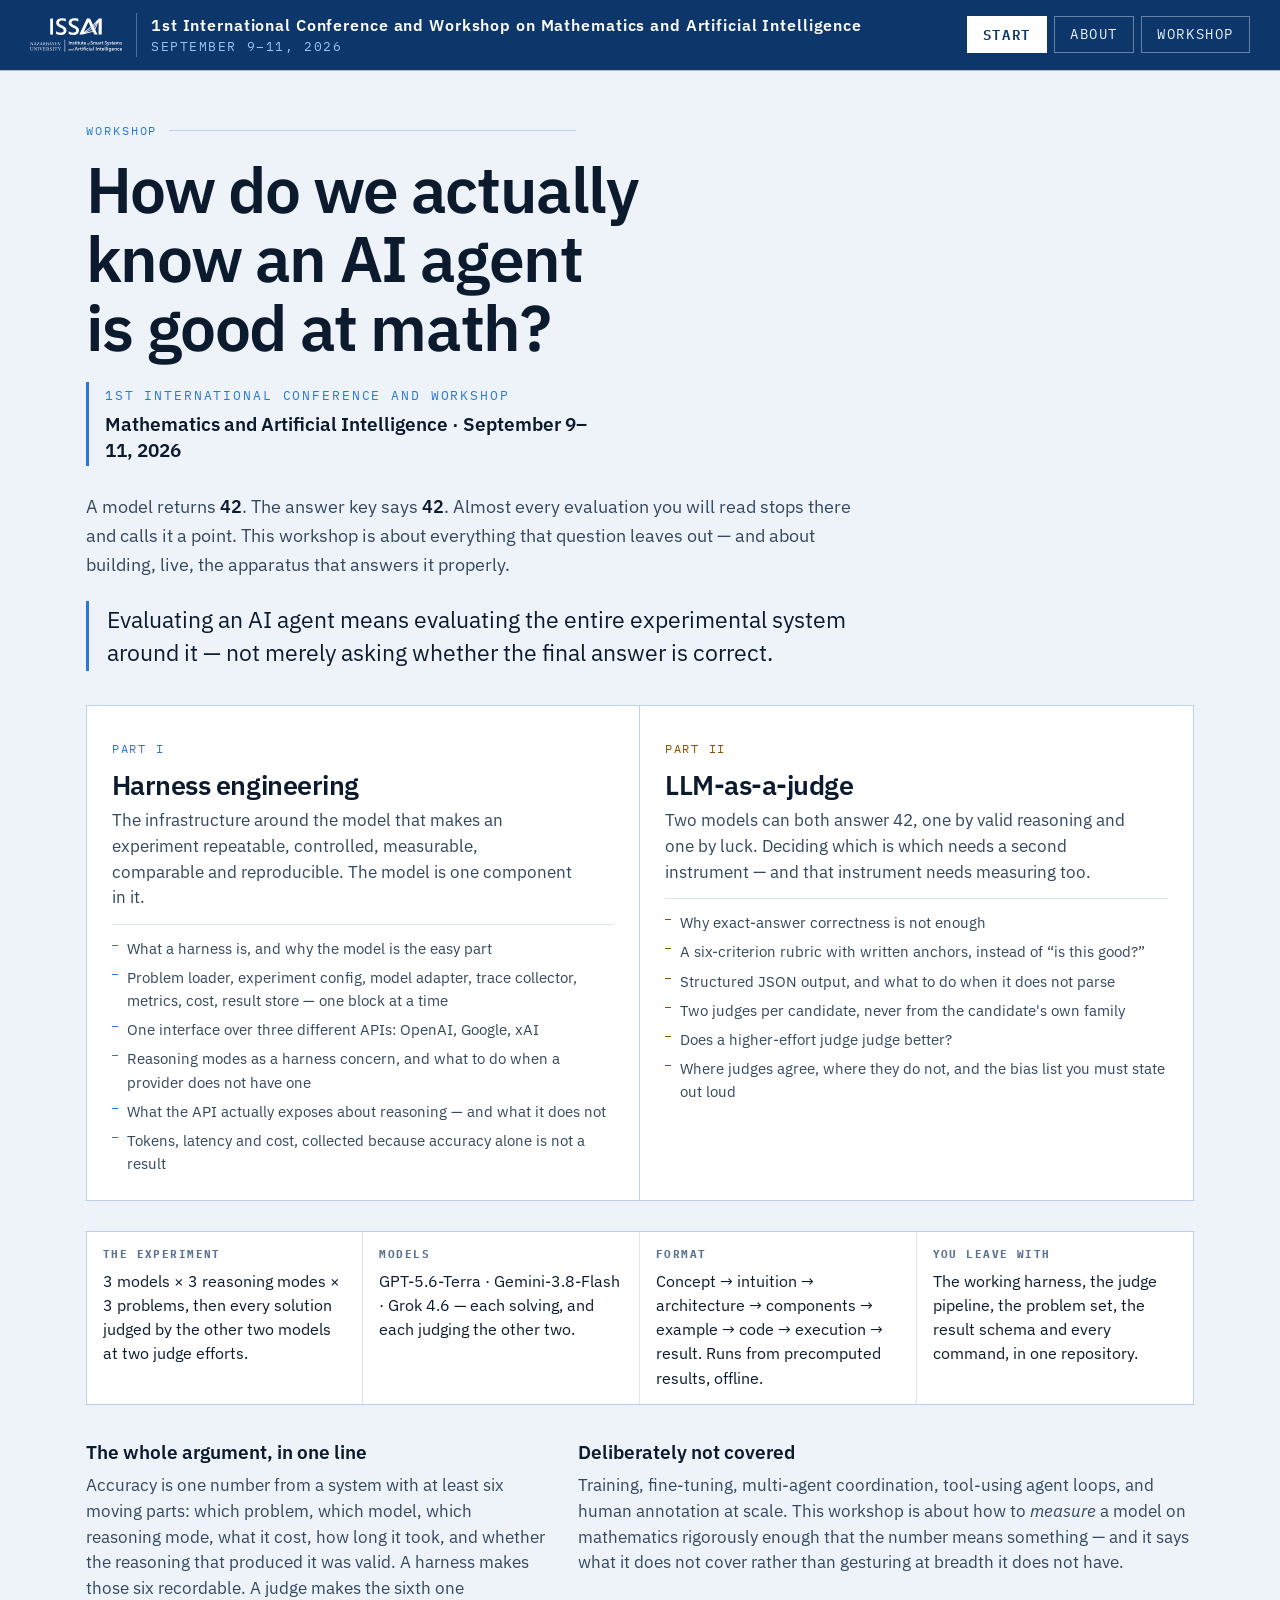
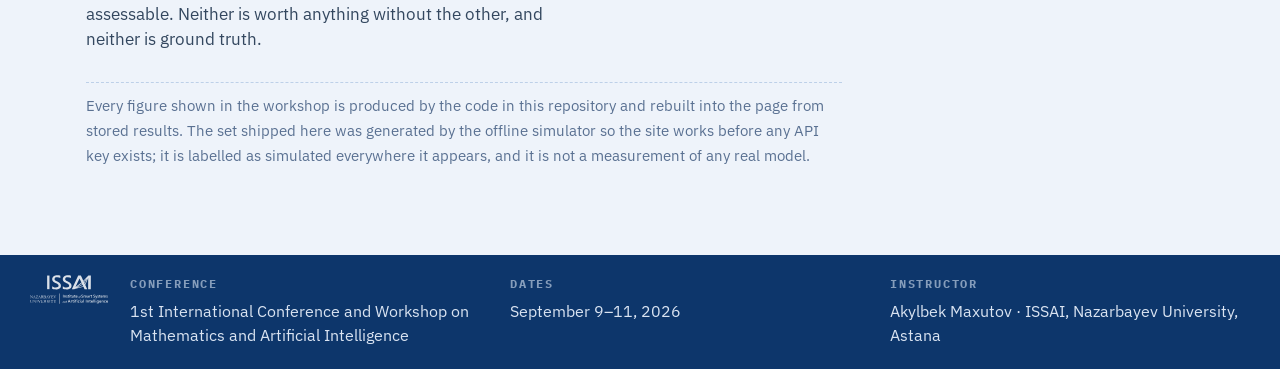
==== commit ee513db0: "update: new files" ====
--- a/index.html
+++ b/index.html
@@ -67,7 +67,7 @@
   --shadow:0 1px 2px rgba(12,26,46,.05), 0 8px 24px rgba(12,26,46,.07);
   --sans:"IBM Plex Sans",system-ui,-apple-system,"Segoe UI",Roboto,Helvetica,Arial,sans-serif;
   --mono:"IBM Plex Mono",ui-monospace,SFMono-Regular,Menlo,Consolas,monospace;
-  --rail:264px;
+  --rail:318px;
 }
 
 @media (prefers-color-scheme:dark){
@@ -111,7 +111,7 @@
 html,body{margin:0;padding:0}
 body{
   background:var(--paper);color:var(--ink);
-  font-family:var(--sans);font-size:16px;line-height:1.55;
+  font-family:var(--sans);font-size:19.5px;line-height:1.55;
   -webkit-font-smoothing:antialiased;
 }
 img,svg{max-width:100%}
@@ -128,18 +128,18 @@
 @media (prefers-color-scheme:light){:root:not([data-theme="dark"]) .band{background:#0D366B}}
 .band--top{position:sticky;top:0;z-index:60;box-shadow:0 1px 0 rgba(0,0,0,.22)}
 .band__in{
-  max-width:1560px;margin:0 auto;padding:10px clamp(14px,2.6vw,30px);
+  max-width:1560px;margin:0 auto;padding:13px clamp(14px,2.6vw,30px);
   display:flex;align-items:center;gap:clamp(10px,1.8vw,22px);flex-wrap:wrap;
 }
 .band .logo{color:#FFFFFF}
 .conf{display:flex;align-items:center;gap:14px;text-decoration:none;color:inherit;min-width:0}
 .conf__txt{
   border-left:1px solid rgba(234,242,253,.3);padding-left:14px;min-width:0;
-  font-family:var(--mono);font-size:9px;letter-spacing:.1em;text-transform:uppercase;
+  font-family:var(--mono);font-size:13px;letter-spacing:.1em;text-transform:uppercase;
   color:rgba(234,242,253,.72);line-height:1.5;
 }
 .conf__txt b{
-  display:block;color:#FFFFFF;font-weight:600;font-size:10px;letter-spacing:.055em;
+  display:block;color:#FFFFFF;font-weight:600;font-size:16px;letter-spacing:.055em;
   text-transform:none;font-family:var(--sans);
 }
 .conf__txt i{display:block;font-style:normal;color:#9CC4F2;letter-spacing:.12em}
@@ -147,7 +147,7 @@
 
 .navbtns{display:flex;gap:7px;margin-left:auto}
 .navbtn{
-  font-family:var(--mono);font-size:10px;letter-spacing:.12em;text-transform:uppercase;
+  font-family:var(--mono);font-size:13.5px;letter-spacing:.12em;text-transform:uppercase;
   padding:7px 15px;border:1px solid rgba(234,242,253,.4);color:#EAF2FD;text-decoration:none;
   background:transparent;transition:background .15s,border-color .15s,color .15s;white-space:nowrap;
 }
@@ -158,10 +158,10 @@
 .band--bot .band__in{padding-top:20px;padding-bottom:22px;align-items:flex-start}
 .foot__cols{display:grid;grid-template-columns:repeat(auto-fit,minmax(180px,1fr));gap:20px;flex:1}
 .fcol b{
-  display:block;font-family:var(--mono);font-size:8.5px;letter-spacing:.15em;
+  display:block;font-family:var(--mono);font-size:12px;letter-spacing:.15em;
   text-transform:uppercase;color:rgba(234,242,253,.55);margin-bottom:5px;
 }
-.fcol span{font-size:12.5px;line-height:1.5;color:rgba(234,242,253,.92);display:block}
+.fcol span{font-size:16px;line-height:1.5;color:rgba(234,242,253,.92);display:block}
 .fcol a{color:#9CC4F2}
 
 /* ==========================================================================
@@ -184,10 +184,10 @@
   padding:13px 16px 10px;border-bottom:1px solid var(--rule-soft);
   display:flex;align-items:baseline;gap:9px;
 }
-.rail__title{font-family:var(--mono);font-size:9.5px;letter-spacing:.15em;text-transform:uppercase;color:var(--meta)}
-.rail__count{margin-left:auto;font-family:var(--mono);font-size:9.5px;color:var(--meta);font-variant-numeric:tabular-nums}
+.rail__title{font-family:var(--mono);font-size:13px;letter-spacing:.15em;text-transform:uppercase;color:var(--meta)}
+.rail__count{margin-left:auto;font-family:var(--mono);font-size:13px;color:var(--meta);font-variant-numeric:tabular-nums}
 .rail__foot{padding:14px 16px 26px;border-top:1px solid var(--rule-soft);margin-top:10px}
-.rail__foot p{font-size:11px;color:var(--meta);line-height:1.5;margin:0}
+.rail__foot p{font-size:13.4px;color:var(--meta);line-height:1.5;margin:0}
 
 .nav__list{list-style:none;margin:0;padding:8px 0 4px}
 .nav__sub{list-style:none;margin:0;padding:0 0 5px}
@@ -196,17 +196,17 @@
 .nav__row .nav__link--top{flex:1;min-width:0}
 .nav__link{
   display:flex;align-items:baseline;gap:10px;text-decoration:none;color:var(--ink-2);
-  padding:7px 16px;font-size:13.2px;line-height:1.35;border-left:3px solid transparent;
+  padding:7px 16px;font-size:16.1px;line-height:1.35;border-left:3px solid transparent;
 }
 .nav__link:hover{background:var(--sunk);color:var(--ink)}
 .nav__link--top{font-weight:500}
 .nav__num{
-  font-family:var(--mono);font-size:9.5px;color:var(--meta);
+  font-family:var(--mono);font-size:11.6px;color:var(--meta);
   font-variant-numeric:tabular-nums;flex:0 0 auto;padding-top:2px;
 }
 .nav__label{min-width:0}
 .nav__link--sub{
-  padding:5px 16px 5px 42px;font-size:12.4px;color:var(--meta);
+  padding:6px 18px 6px 48px;font-size:15.1px;color:var(--meta);
 }
 .nav__link--sub:hover{color:var(--ink)}
 .nav__link.is-active{
@@ -228,7 +228,7 @@
 
 .railbtn{
   display:inline-flex;align-items:center;gap:8px;
-  font-family:var(--mono);font-size:10px;letter-spacing:.12em;text-transform:uppercase;
+  font-family:var(--mono);font-size:13.5px;letter-spacing:.12em;text-transform:uppercase;
   padding:7px 13px;border:1px solid rgba(234,242,253,.4);color:#EAF2FD;background:transparent;
   cursor:pointer;transition:background .15s,border-color .15s;
 }
@@ -258,10 +258,10 @@
 
 .partno{
   display:flex;align-items:center;gap:13px;margin:0 0 13px;
-  font-family:var(--mono);font-size:10px;letter-spacing:.16em;text-transform:uppercase;color:var(--blue-2);
+  font-family:var(--mono);font-size:12.2px;letter-spacing:.16em;text-transform:uppercase;color:var(--blue-2);
 }
 .partno b{
-  font-size:10.5px;color:#FFF;background:var(--blue);padding:3px 9px;font-weight:600;letter-spacing:.1em;
+  font-size:12.8px;color:#FFF;background:var(--blue);padding:3px 9px;font-weight:600;letter-spacing:.1em;
 }
 :root[data-theme="dark"] .partno b,:root:not([data-theme="light"]) .partno b{color:#0A1220}
 .partno::after{content:"";flex:1;height:1px;background:var(--rule)}
@@ -269,27 +269,27 @@
 .partno--judge b{background:var(--amber)}
 
 h1,h2,h3,h4{font-family:var(--sans);margin:0;color:var(--ink);text-wrap:balance;font-weight:600}
-h1{font-size:clamp(29px,4vw,50px);line-height:1.08;letter-spacing:-.022em}
-h2{font-size:clamp(22px,2.6vw,33px);line-height:1.16;letter-spacing:-.018em;margin-bottom:12px}
-h3{font-size:clamp(15px,1.5vw,18px);line-height:1.32}
-h4{font-size:13.5px}
+h1{font-size:clamp(35.4px,4vw,61px);line-height:1.08;letter-spacing:-.022em}
+h2{font-size:clamp(26.8px,2.6vw,40.3px);line-height:1.16;letter-spacing:-.018em;margin-bottom:12px}
+h3{font-size:clamp(18.3px,1.5vw,22px);line-height:1.32}
+h4{font-size:16.5px}
 p{margin:0 0 13px;max-width:70ch}
-.lede{font-size:clamp(15px,1.4vw,18px);color:var(--ink-2);line-height:1.6;max-width:66ch}
+.lede{font-size:clamp(18.3px,1.4vw,22px);color:var(--ink-2);line-height:1.6;max-width:66ch}
 strong{font-weight:600;color:var(--ink)}
 a{color:var(--blue)}
 em{font-style:italic}
 .eyebrow{
-  font-family:var(--mono);font-size:10px;letter-spacing:.16em;text-transform:uppercase;
+  font-family:var(--mono);font-size:12.2px;letter-spacing:.16em;text-transform:uppercase;
   color:var(--blue-2);display:flex;align-items:center;gap:12px;margin:0 0 15px;
 }
 .eyebrow::after{content:"";flex:1;height:1px;background:var(--rule)}
 .eyebrow--judge{color:var(--amber)}
 .quote{
   border-left:3px solid var(--blue-2);padding:2px 0 2px 18px;margin:0 0 20px;
-  font-size:clamp(16px,1.8vw,21px);line-height:1.42;max-width:58ch;color:var(--ink);
+  font-size:clamp(19.5px,1.8vw,25.6px);line-height:1.42;max-width:58ch;color:var(--ink);
 }
 .note{
-  font-size:12.5px;line-height:1.65;color:var(--meta);
+  font-size:15.2px;line-height:1.65;color:var(--meta);
   border-top:1px dashed var(--rule);padding-top:10px;margin-top:16px;max-width:84ch;
 }
 .mono{font-family:var(--mono);font-size:.94em}
@@ -298,12 +298,12 @@
    so a detail panel rendered below it is still on screen after the click that
    asked for it. A 96-row table pushes its own detail off the bottom otherwise. */
 .tallscroll{overflow:auto;max-height:min(58vh,520px);border:1px solid var(--rule-soft);background:var(--surface)}
-.tallscroll table{margin:0}
+.tallscroll table{margin:0;min-width:1180px}
 .tallscroll thead th{position:sticky;top:0;background:var(--sunk);z-index:1;padding:9px 12px 9px 0}
 .tallscroll thead th:first-child{padding-left:12px}
 .tallscroll td:first-child{padding-left:12px}
 .tallscroll tbody tr:hover{background:var(--blue-soft)}
-.kbd{font-family:var(--mono);font-size:10.5px;border:1px solid var(--rule);
+.kbd{font-family:var(--mono);font-size:12.8px;border:1px solid var(--rule);
   border-bottom-width:2px;padding:1px 5px;color:var(--ink-2);background:var(--surface)}
 
 /* ---------- layout helpers ---------- */
@@ -321,35 +321,36 @@
 
 .card{background:var(--surface);border:1px solid var(--rule-soft);padding:16px 18px;box-shadow:var(--shadow)}
 .card h3{margin-bottom:6px}
-.card p{font-size:13.4px;color:var(--ink-2);margin:0;max-width:none}
+.card p{font-size:16.3px;color:var(--ink-2);margin:0;max-width:none}
 .card p+p{margin-top:8px}
-.card__k{font-family:var(--mono);font-size:9.5px;letter-spacing:.13em;text-transform:uppercase;color:var(--meta);display:block;margin-bottom:8px}
+.card__k{font-family:var(--mono);font-size:11.6px;letter-spacing:.13em;text-transform:uppercase;color:var(--meta);display:block;margin-bottom:8px}
 .card--blue{border-left:3px solid var(--blue-2)}
 .card--judge{border-left:3px solid var(--amber)}
 
 .tile{background:var(--surface);border:1px solid var(--rule-soft);padding:15px 17px;box-shadow:var(--shadow)}
-.tile__n{font-size:clamp(24px,2.9vw,35px);font-weight:600;line-height:1;color:var(--blue);letter-spacing:-.02em}
-.tile__l{font-family:var(--mono);font-size:9.5px;letter-spacing:.1em;text-transform:uppercase;color:var(--meta);margin-top:7px;line-height:1.55}
+.tile__n{font-size:clamp(29.3px,2.9vw,42.7px);font-weight:600;line-height:1.05;color:var(--blue);
+  letter-spacing:-.02em;overflow-wrap:anywhere;min-width:0}
+.tile__l{font-family:var(--mono);font-size:11.6px;letter-spacing:.1em;text-transform:uppercase;color:var(--meta);margin-top:7px;line-height:1.55}
 .tile--judge .tile__n{color:var(--amber)}
 
 .why{border-left:3px solid var(--blue-2);padding:1px 0 1px 15px;margin:0 0 15px}
-.why h3{font-size:14.5px;margin-bottom:5px}
-.why p{font-size:13.4px;color:var(--ink-2);margin:0}
+.why h3{font-size:17.7px;margin-bottom:5px}
+.why p{font-size:16.3px;color:var(--ink-2);margin:0}
 .bad{border-left:3px solid var(--fail);padding:1px 0 1px 15px;margin:0 0 14px}
 .good{border-left:3px solid var(--pass);padding:1px 0 1px 15px;margin:0 0 14px}
-.bad .lbl,.good .lbl{font-family:var(--mono);font-size:9.5px;letter-spacing:.13em;text-transform:uppercase;display:block;margin-bottom:4px}
+.bad .lbl,.good .lbl{font-family:var(--mono);font-size:11.6px;letter-spacing:.13em;text-transform:uppercase;display:block;margin-bottom:4px}
 .bad .lbl{color:var(--fail)} .good .lbl{color:var(--pass)}
-.bad p,.good p{font-size:13.4px;margin:0;line-height:1.5;color:var(--ink-2)}
-
-.tag{display:inline-block;font-family:var(--mono);font-size:9.5px;letter-spacing:.1em;text-transform:uppercase;padding:3px 8px;border:1px solid var(--rule);color:var(--meta)}
+.bad p,.good p{font-size:16.3px;margin:0;line-height:1.5;color:var(--ink-2)}
+
+.tag{display:inline-block;font-family:var(--mono);font-size:11.6px;letter-spacing:.1em;text-transform:uppercase;padding:3px 8px;border:1px solid var(--rule);color:var(--meta)}
 .tag--blue{color:var(--blue);border-color:var(--blue)}
 .tag--judge{color:var(--amber);border-color:var(--amber)}
 .tag--fail{color:var(--fail);border-color:var(--fail)}
 .tag--pass{color:var(--pass);border-color:var(--pass)}
 
-table{border-collapse:collapse;width:100%;font-size:13.2px}
+table{border-collapse:collapse;width:100%;font-size:16.1px}
 th,td{text-align:left;padding:8px 12px 8px 0;border-bottom:1px solid var(--rule-soft);vertical-align:top}
-th{font-family:var(--mono);font-size:9.5px;letter-spacing:.11em;text-transform:uppercase;color:var(--meta);font-weight:500;border-bottom-color:var(--rule)}
+th{font-family:var(--mono);font-size:11.6px;letter-spacing:.11em;text-transform:uppercase;color:var(--meta);font-weight:500;border-bottom-color:var(--rule)}
 td.num,th.num{font-family:var(--mono);font-variant-numeric:tabular-nums;text-align:right;padding-right:14px}
 
 /* ==========================================================================
@@ -357,9 +358,9 @@
    ========================================================================== */
 .code{background:var(--code-bg);border:1px solid var(--rule);box-shadow:var(--shadow);margin:0}
 .code__bar{display:flex;align-items:center;gap:12px;padding:7px 13px;border-bottom:1px solid rgba(255,255,255,.09);background:rgba(255,255,255,.03)}
-.code__file{font-family:var(--mono);font-size:11px;color:#A6C6EC;font-weight:500}
-.code__what{font-family:var(--mono);font-size:9.5px;letter-spacing:.1em;text-transform:uppercase;color:var(--code-dim);margin-left:auto;text-align:right}
-.code pre{margin:0;padding:12px 15px;overflow-x:auto;font-family:var(--mono);font-size:11.5px;line-height:1.62;color:var(--code-fg);tab-size:4}
+.code__file{font-family:var(--mono);font-size:13.4px;color:#A6C6EC;font-weight:500}
+.code__what{font-family:var(--mono);font-size:11.6px;letter-spacing:.1em;text-transform:uppercase;color:var(--code-dim);margin-left:auto;text-align:right}
+.code pre{margin:0;padding:12px 15px;overflow-x:auto;font-family:var(--mono);font-size:14px;line-height:1.62;color:var(--code-fg);tab-size:4}
 .code pre code{font:inherit;color:inherit;white-space:pre-wrap;overflow-wrap:break-word}
 .code .k{color:var(--code-kw)} .code .s{color:var(--code-str)}
 .code .c{color:var(--code-com);font-style:italic}
@@ -367,16 +368,16 @@
 .code .n{color:var(--code-num)}
 
 .explain{border:1px solid var(--rule);border-top:0;background:var(--surface);padding:13px 15px 14px;margin:0 0 20px}
-.explain__lead{font-size:13.4px;line-height:1.55;color:var(--ink);margin:0 0 11px;max-width:none}
+.explain__lead{font-size:16.3px;line-height:1.55;color:var(--ink);margin:0 0 11px;max-width:none}
 .explain__lead b{color:var(--blue);font-weight:600}
 .explain__pts{list-style:none;margin:0;padding:0;display:grid;gap:8px}
-.explain__pts li{display:grid;grid-template-columns:minmax(88px,24%) 1fr;gap:12px;align-items:start;font-size:12.7px;line-height:1.5}
+.explain__pts li{display:grid;grid-template-columns:minmax(88px,24%) 1fr;gap:12px;align-items:start;font-size:15.5px;line-height:1.5}
 @media(max-width:560px){.explain__pts li{grid-template-columns:1fr;gap:2px}}
 /* Column 1 is CAPPED. Left to size on its content, a long token like
    `{"effort": ..., "summary": "auto"}` takes most of the row and squeezes the
    explanation into a column so narrow it wraps one word per line. */
 .explain__pts code{
-  font-family:var(--mono);font-size:11px;color:var(--blue);background:var(--sunk);
+  font-family:var(--mono);font-size:13.4px;color:var(--blue);background:var(--sunk);
   border:1px solid var(--rule-soft);padding:2px 6px;justify-self:start;
   white-space:normal;overflow-wrap:anywhere;min-width:0;
 }
@@ -389,12 +390,12 @@
 .term{background:#08111F;border:1px solid var(--rule);box-shadow:var(--shadow);margin:0}
 .term__bar{display:flex;gap:6px;align-items:center;padding:7px 13px;border-bottom:1px solid rgba(255,255,255,.09);flex-wrap:wrap}
 .term__dot{width:8px;height:8px;border-radius:50%;background:#2C4160}
-.term__cmd{font-family:var(--mono);font-size:11px;color:#A6C6EC;margin-left:8px;overflow-wrap:anywhere;min-width:0}
-.term pre{margin:0;padding:12px 15px;overflow-x:auto;font-family:var(--mono);font-size:11.4px;line-height:1.6;color:#C2D3E8;white-space:pre;tab-size:4}
+.term__cmd{font-family:var(--mono);font-size:13.4px;color:#A6C6EC;margin-left:8px;overflow-wrap:anywhere;min-width:0}
+.term pre{margin:0;padding:12px 15px;overflow-x:auto;font-family:var(--mono);font-size:13.9px;line-height:1.6;color:#C2D3E8;white-space:pre;tab-size:4}
 .term .g{color:#6CC79C} .term .y{color:#E5BC70} .term .dimtxt{color:#5A7391}
 
 .copy{
-  margin-left:auto;font-family:var(--mono);font-size:9px;letter-spacing:.13em;text-transform:uppercase;
+  margin-left:auto;font-family:var(--mono);font-size:11px;letter-spacing:.13em;text-transform:uppercase;
   padding:4px 9px;border:1px solid rgba(166,198,236,.4);background:transparent;color:#A6C6EC;
   cursor:pointer;transition:background .14s,color .14s,border-color .14s;flex:0 0 auto;
 }
@@ -406,26 +407,26 @@
   display:grid;grid-template-columns:auto minmax(0,1fr) auto;gap:6px 11px;align-items:baseline;
   background:var(--code-bg);border:1px solid var(--rule);padding:9px 13px;
 }
-.cmd__p{font-family:var(--mono);font-size:11.5px;color:#6CC79C}
+.cmd__p{font-family:var(--mono);font-size:14px;color:#6CC79C}
 .cmd__t{
-  font-family:var(--mono);font-size:12px;color:#DCE8F7;
+  font-family:var(--mono);font-size:14.6px;color:#DCE8F7;
   white-space:pre-wrap;overflow-wrap:anywhere;   /* wrap, never scroll out of reach */
 }
 .cmd__what{
-  grid-column:2;font-family:var(--mono);font-size:9.5px;letter-spacing:.1em;
+  grid-column:2;font-family:var(--mono);font-size:11.6px;letter-spacing:.1em;
   text-transform:uppercase;color:var(--code-dim);
 }
 .cmd__bar .copy{grid-column:3;grid-row:1;align-self:start;margin-left:0}
 .cmdgroup{margin:0 0 20px}
-.cmdgroup h4{font-family:var(--mono);font-size:9.5px;letter-spacing:.13em;text-transform:uppercase;color:var(--meta);margin:0 0 8px}
+.cmdgroup h4{font-family:var(--mono);font-size:11.6px;letter-spacing:.13em;text-transform:uppercase;color:var(--meta);margin:0 0 8px}
 
 details.more{border:1px solid var(--rule);background:var(--surface);margin:0 0 18px}
 details.more>summary{
-  cursor:pointer;padding:10px 14px;font-family:var(--mono);font-size:11px;letter-spacing:.1em;
+  cursor:pointer;padding:10px 14px;font-family:var(--mono);font-size:13.4px;letter-spacing:.1em;
   text-transform:uppercase;color:var(--blue);display:flex;gap:11px;align-items:center;list-style:none;
 }
 details.more>summary::-webkit-details-marker{display:none}
-details.more>summary::before{content:"▸";color:var(--meta);font-size:10px}
+details.more>summary::before{content:"▸";color:var(--meta);font-size:12.2px}
 details.more[open]>summary::before{content:"▾"}
 details.more>summary:hover{background:var(--sunk)}
 details.more .inner{padding:0 14px 14px}
@@ -435,19 +436,19 @@
    DIAGRAMS — HTML/CSS/SVG, responsive, one visual language
    ========================================================================== */
 .fig{background:var(--surface);border:1px solid var(--rule);box-shadow:var(--shadow);padding:clamp(14px,2vw,22px);margin:0 0 18px}
-.fig__cap{font-family:var(--mono);font-size:9.5px;letter-spacing:.13em;text-transform:uppercase;color:var(--meta);
+.fig__cap{font-family:var(--mono);font-size:11.6px;letter-spacing:.13em;text-transform:uppercase;color:var(--meta);
   margin:0 0 14px;display:flex;gap:10px;align-items:baseline;flex-wrap:wrap}
 .fig__cap b{color:var(--blue);font-weight:600}
 .fig__cap--judge b{color:var(--amber)}
-.fig__note{font-size:11.8px;color:var(--meta);line-height:1.5;margin:13px 0 0;padding-top:10px;border-top:1px dashed var(--rule)}
+.fig__note{font-size:14.4px;color:var(--meta);line-height:1.5;margin:13px 0 0;padding-top:10px;border-top:1px dashed var(--rule)}
 
 /* a node in any pipeline */
 .nd{
   border:1px solid var(--rule);background:var(--raised);padding:9px 12px;text-align:center;
   display:flex;flex-direction:column;gap:3px;min-width:0;
 }
-.nd b{font-family:var(--mono);font-size:11px;color:var(--ink);font-weight:600;line-height:1.3}
-.nd span{font-size:10.5px;color:var(--meta);line-height:1.35}
+.nd b{font-family:var(--mono);font-size:13.4px;color:var(--ink);font-weight:600;line-height:1.3}
+.nd span{font-size:12.8px;color:var(--meta);line-height:1.35}
 .nd--in{border-color:var(--rule);background:var(--sunk)}
 .nd--core{border-color:var(--blue-2);background:var(--blue-soft)}
 .nd--core b{color:var(--blue)}
@@ -473,7 +474,7 @@
 /* horizontal row with arrows */
 .rowfig{display:flex;align-items:stretch;gap:0;min-width:0;overflow-x:auto;padding-bottom:4px}
 .rowfig .nd{flex:1 1 0;min-width:118px}
-.rt{flex:0 0 22px;display:flex;align-items:center;justify-content:center;color:var(--rule);font-size:14px}
+.rt{flex:0 0 22px;display:flex;align-items:center;justify-content:center;color:var(--rule);font-size:17.1px}
 
 /* fan-out: one parent, N children */
 .fan{display:grid;gap:0;justify-items:center}
@@ -508,15 +509,15 @@
 
 /* the experiment matrix grid */
 .mx{width:100%;border-collapse:separate;border-spacing:2px;min-width:520px}
-.mx th{font-family:var(--mono);font-size:9.5px;letter-spacing:.1em;text-transform:uppercase;color:var(--meta);padding:6px 8px;border:0;text-align:center}
-.mx th.rowh{text-align:right;padding-right:12px;white-space:nowrap;color:var(--ink);font-size:10.5px;letter-spacing:.04em;text-transform:none;font-weight:600}
+.mx th{font-family:var(--mono);font-size:11.6px;letter-spacing:.1em;text-transform:uppercase;color:var(--meta);padding:6px 8px;border:0;text-align:center}
+.mx th.rowh{text-align:right;padding-right:12px;white-space:nowrap;color:var(--ink);font-size:12.8px;letter-spacing:.04em;text-transform:none;font-weight:600}
 .mx td{padding:0;border:0}
 .cell{
   display:flex;flex-direction:column;align-items:center;justify-content:center;gap:2px;
   padding:11px 8px;min-height:60px;border:1px solid var(--rule-soft);background:var(--surface);
 }
-.cell b{font-family:var(--mono);font-size:10px;font-weight:600}
-.cell span{font-family:var(--mono);font-size:9px;color:var(--meta)}
+.cell b{font-family:var(--mono);font-size:12.2px;font-weight:600}
+.cell span{font-family:var(--mono);font-size:11px;color:var(--meta)}
 .cell--low{background:color-mix(in srgb,var(--eff-low) 22%,var(--surface));border-color:var(--eff-low)}
 .cell--medium{background:color-mix(in srgb,var(--eff-med) 22%,var(--surface));border-color:var(--eff-med)}
 .cell--high{background:color-mix(in srgb,var(--eff-high) 22%,var(--surface));border-color:var(--eff-high)}
@@ -529,7 +530,7 @@
 .cell--none span{color:var(--meta)}
 
 /* legend, shared by diagrams and charts */
-.legend{display:flex;gap:16px;flex-wrap:wrap;padding:10px 2px 0;font-family:var(--mono);font-size:10.5px;color:var(--ink-2);align-items:center}
+.legend{display:flex;gap:16px;flex-wrap:wrap;padding:10px 2px 0;font-family:var(--mono);font-size:12.8px;color:var(--ink-2);align-items:center}
 .legend i{display:inline-block;width:11px;height:11px;vertical-align:-1px;margin-right:6px;border-radius:2px}
 .legend .l1{background:var(--series-1)} .legend .l2{background:var(--series-2)} .legend .l3{background:var(--series-3)}
 .legend .e1{background:var(--eff-low)} .legend .e2{background:var(--eff-med)} .legend .e3{background:var(--eff-high)}
@@ -540,23 +541,31 @@
    ========================================================================== */
 .chart{background:var(--surface);border:1px solid var(--rule-soft);padding:15px 16px 10px;box-shadow:var(--shadow)}
 .chart__h{display:flex;align-items:baseline;gap:11px;margin:0 0 4px;flex-wrap:wrap}
-.chart__h h4{font-size:13.5px;font-weight:600}
-.chart__h span{font-family:var(--mono);font-size:9.5px;letter-spacing:.1em;text-transform:uppercase;color:var(--meta);margin-left:auto}
+.chart__h h4{font-size:16.5px;font-weight:600}
+.chart__h span{font-family:var(--mono);font-size:11.6px;letter-spacing:.1em;text-transform:uppercase;color:var(--meta);margin-left:auto}
 .chart svg{display:block;width:100%;height:auto;overflow:visible}
 .chart .ax{stroke:var(--rule);stroke-width:1}
 .chart .gr{stroke:var(--grid);stroke-width:1}
-.chart .tk{fill:var(--meta);font-family:var(--mono);font-size:9px}
-.chart .vl{fill:var(--ink);font-family:var(--mono);font-size:9.5px;font-weight:600}
-.chart .cat{fill:var(--ink-2);font-family:var(--mono);font-size:9.5px}
+.chart .tk{fill:var(--meta);font-family:var(--mono);font-size:11px}
+.chart .vl{fill:var(--ink);font-family:var(--mono);font-size:11.6px;font-weight:600}
+.chart .cat{fill:var(--ink-2);font-family:var(--mono);font-size:11.6px}
 .chart__tbl{margin-top:10px;border-top:1px dashed var(--rule);padding-top:8px}
 .chart__tbl summary{
-  cursor:pointer;font-family:var(--mono);font-size:9.5px;letter-spacing:.12em;
+  cursor:pointer;font-family:var(--mono);font-size:11.6px;letter-spacing:.12em;
   text-transform:uppercase;color:var(--meta);list-style:none;
 }
 .chart__tbl summary::-webkit-details-marker{display:none}
 .chart__tbl summary::before{content:"▸ ";color:var(--meta)}
 .chart__tbl[open] summary::before{content:"▾ "}
-.chart__tbl table{margin-top:9px;font-size:12px}
+.chart__tbl table{margin-top:9px;font-size:14.6px}
+
+.failgrp{border:1px solid var(--rule);background:var(--surface);padding:12px 14px;margin:0 0 10px}
+.failgrp__h{display:flex;align-items:center;gap:10px;flex-wrap:wrap;margin-bottom:7px}
+.failgrp__h b{font-family:var(--mono);font-size:13.4px;color:var(--ink)}
+.failgrp__n{margin-left:auto;font-family:var(--mono);font-size:12.2px;color:var(--meta)}
+.failgrp__m{font-family:var(--mono);font-size:14px;color:var(--fail);margin:0 0 8px;overflow-wrap:anywhere;max-width:none}
+.failgrp ul{list-style:none;margin:0;padding:0;display:grid;gap:3px;border-top:1px dashed var(--rule);padding-top:8px}
+.failgrp li{font-family:var(--mono);font-size:13.4px;color:var(--ink-2)}
 
 /* ==========================================================================
    RESULTS INTERFACE
@@ -567,60 +576,63 @@
 }
 .simbanner__i{
   flex:0 0 auto;width:19px;height:19px;border-radius:50%;background:var(--st-warn);color:#1A1300;
-  display:flex;align-items:center;justify-content:center;font-weight:700;font-size:13px;
-}
-.simbanner b{display:block;font-size:12.5px;color:var(--ink);margin-bottom:3px}
-.simbanner p{margin:0;font-size:12.4px;color:var(--ink-2);line-height:1.5;max-width:none}
+  display:flex;align-items:center;justify-content:center;font-weight:700;font-size:15.9px;
+}
+.simbanner b{display:block;font-size:15.2px;color:var(--ink);margin-bottom:3px}
+.simbanner p{margin:0;font-size:15.1px;color:var(--ink-2);line-height:1.5;max-width:none}
 
 .picker{
-  display:grid;grid-template-columns:repeat(auto-fit,minmax(190px,1fr));gap:12px;
+  display:grid;grid-template-columns:repeat(auto-fit,minmax(250px,1fr));gap:14px;
   background:var(--surface);border:1px solid var(--rule);padding:14px 16px;margin:0 0 16px;
 }
-.picker label{display:block;font-family:var(--mono);font-size:9px;letter-spacing:.13em;text-transform:uppercase;color:var(--meta);margin-bottom:6px}
+.picker label{display:block;font-family:var(--mono);font-size:12.5px;letter-spacing:.13em;text-transform:uppercase;color:var(--meta);margin-bottom:6px}
 .picker select{
-  width:100%;font-family:var(--mono);font-size:12.5px;padding:8px 10px;
+  width:100%;font-family:var(--mono);font-size:17px;padding:11px 12px;
   border:1px solid var(--rule);background:var(--raised);color:var(--ink);
 }
 .picker select:disabled{opacity:.45;cursor:not-allowed}
-.picker__hint{grid-column:1/-1;font-size:11.5px;color:var(--meta);margin:0}
+.picker__hint{grid-column:1/-1;font-size:14px;color:var(--meta);margin:0}
 
 .panel{background:var(--surface);border:1px solid var(--rule);box-shadow:var(--shadow);margin:0 0 16px}
 .panel__h{
   display:flex;align-items:center;gap:12px;flex-wrap:wrap;padding:11px 16px;
   background:var(--sunk);border-bottom:1px solid var(--rule);
 }
-.panel__h h3{font-size:14px}
+.panel__h h3{font-size:17.1px}
 .panel__h .tag{margin-left:auto}
 .panel__b{padding:15px 16px}
 .panel__b>:last-child{margin-bottom:0}
 
 .kv{display:grid;grid-template-columns:repeat(auto-fit,minmax(128px,1fr));gap:0;border:1px solid var(--rule-soft)}
 .kv>div{padding:10px 12px;border-right:1px solid var(--rule-soft);border-bottom:1px solid var(--rule-soft)}
-.kv b{display:block;font-family:var(--mono);font-size:8.5px;letter-spacing:.13em;text-transform:uppercase;color:var(--meta);margin-bottom:4px}
-.kv span{font-family:var(--mono);font-size:13.5px;color:var(--ink);font-variant-numeric:tabular-nums;
+/* A row whose value is a long literal (a JSON request body) needs the whole
+   width; in a 128px auto-fit cell it stacks one token per line. */
+.kv__wide{grid-column:1/-1}
+.kv b{display:block;font-family:var(--mono);font-size:10.4px;letter-spacing:.13em;text-transform:uppercase;color:var(--meta);margin-bottom:4px}
+.kv span{font-family:var(--mono);font-size:16.5px;color:var(--ink);font-variant-numeric:tabular-nums;
   display:block;overflow-wrap:anywhere;line-height:1.4}
-.kv span.na{color:var(--meta);font-size:11.5px}
+.kv span.na{color:var(--meta);font-size:14px}
 .kv .ok{color:var(--pass);font-weight:600}
 .kv .no{color:var(--fail);font-weight:600}
 
 .sol{
-  background:var(--code-bg);color:var(--code-fg);font-family:var(--mono);font-size:11.5px;
+  background:var(--code-bg);color:var(--code-fg);font-family:var(--mono);font-size:14px;
   line-height:1.6;padding:13px 15px;white-space:pre-wrap;overflow-wrap:break-word;
   max-height:340px;overflow-y:auto;border:1px solid var(--rule);
 }
 .sol--sum{background:var(--amber-soft);color:var(--ink);border-color:var(--amber)}
-.exposure{display:flex;gap:9px;align-items:center;font-size:12px;color:var(--ink-2);margin:0 0 9px}
-.exposure b{font-family:var(--mono);font-size:9px;letter-spacing:.12em;text-transform:uppercase;padding:3px 8px;border:1px solid currentColor}
+.exposure{display:flex;gap:9px;align-items:center;font-size:14.6px;color:var(--ink-2);margin:0 0 9px}
+.exposure b{font-family:var(--mono);font-size:11px;letter-spacing:.12em;text-transform:uppercase;padding:3px 8px;border:1px solid currentColor}
 .exposure b.summary{color:var(--amber)} .exposure b.token_count_only{color:var(--blue)} .exposure b.none{color:var(--meta)}
 
 /* rubric bars */
 .rub{display:grid;gap:7px}
-.rubrow{display:grid;grid-template-columns:minmax(88px,auto) 1fr auto;gap:11px;align-items:center;font-size:12px}
-.rubrow__l{font-family:var(--mono);font-size:10.5px;color:var(--meta);white-space:nowrap}
+.rubrow{display:grid;grid-template-columns:minmax(88px,auto) 1fr auto;gap:11px;align-items:center;font-size:14.6px}
+.rubrow__l{font-family:var(--mono);font-size:12.8px;color:var(--meta);white-space:nowrap}
 .rubrow__t{height:15px;background:var(--sunk);border:1px solid var(--rule-soft);position:relative;display:flex}
 .rubrow__f{background:var(--blue-2);height:100%}
 .rubrow__f--b{background:var(--amber)}
-.rubrow__v{font-family:var(--mono);font-size:11px;font-variant-numeric:tabular-nums;color:var(--ink);white-space:nowrap}
+.rubrow__v{font-family:var(--mono);font-size:13.4px;font-variant-numeric:tabular-nums;color:var(--ink);white-space:nowrap}
 .rubrow__v i{font-style:normal;color:var(--meta)}
 
 /* judge side-by-side */
@@ -630,9 +642,14 @@
 .jcol+.jcol{border-left:1px solid var(--rule)}
 @media(max-width:820px){.jcol+.jcol{border-left:0;border-top:1px solid var(--rule)}}
 .jcol__h{display:flex;align-items:baseline;gap:9px;margin:0 0 11px;flex-wrap:wrap}
-.jcol__h b{font-size:13.5px;color:var(--ink)}
-.jcol__h span{font-family:var(--mono);font-size:9.5px;letter-spacing:.1em;text-transform:uppercase;color:var(--meta)}
-.jcol__x{font-size:12.3px;color:var(--ink-2);line-height:1.55;margin:11px 0 0;border-top:1px dashed var(--rule);padding-top:9px}
+.jcol__h b{font-size:16.5px;color:var(--ink)}
+.jcol__h span{font-family:var(--mono);font-size:11.6px;letter-spacing:.1em;text-transform:uppercase;color:var(--meta)}
+.keypts{margin:0 0 10px;border-left:3px solid var(--amber);padding:2px 0 2px 13px}
+.keypts>b{display:block;font-family:var(--mono);font-size:11px;letter-spacing:.13em;text-transform:uppercase;color:var(--amber);margin-bottom:6px}
+.keypts ol{margin:0;padding-left:17px;display:grid;gap:5px}
+.keypts li{font-size:15.1px;line-height:1.5;color:var(--ink-2)}
+.keypts li::marker{color:var(--amber);font-family:var(--mono);font-size:12.2px}
+.jcol__x{font-size:15px;color:var(--ink-2);line-height:1.55;margin:11px 0 0;border-top:1px dashed var(--rule);padding-top:9px}
 
 /* agreement indicators — status colour ALWAYS with an icon and a word */
 .agree{display:grid;gap:0;border:1px solid var(--rule)}
@@ -640,19 +657,19 @@
   gap:0;align-items:center;border-bottom:1px solid var(--rule-soft);background:var(--surface)}
 .agrow:last-child{border-bottom:0}
 .agrow--h{background:var(--sunk)}
-.agrow>div{padding:9px 12px;font-size:12.3px}
-.agrow--h>div{font-family:var(--mono);font-size:8.5px;letter-spacing:.13em;text-transform:uppercase;color:var(--meta)}
-.agrow .n{font-family:var(--mono);font-variant-numeric:tabular-nums;text-align:center;font-size:12.5px;
+.agrow>div{padding:9px 12px;font-size:15px}
+.agrow--h>div{font-family:var(--mono);font-size:10.4px;letter-spacing:.13em;text-transform:uppercase;color:var(--meta)}
+.agrow .n{font-family:var(--mono);font-variant-numeric:tabular-nums;text-align:center;font-size:15.2px;
   overflow-wrap:anywhere;line-height:1.35}
-.badge{display:inline-flex;align-items:center;gap:6px;font-family:var(--mono);font-size:10px;letter-spacing:.08em;text-transform:uppercase;font-weight:600}
-.badge__i{width:14px;height:14px;flex:0 0 auto;display:flex;align-items:center;justify-content:center;border-radius:50%;font-size:9px;color:#0B0B0B;font-weight:700}
+.badge{display:inline-flex;align-items:center;gap:6px;font-family:var(--mono);font-size:12.2px;letter-spacing:.08em;text-transform:uppercase;font-weight:600}
+.badge__i{width:14px;height:14px;flex:0 0 auto;display:flex;align-items:center;justify-content:center;border-radius:50%;font-size:11px;color:#0B0B0B;font-weight:700}
 .badge--exact .badge__i{background:var(--st-good);color:#fff} .badge--exact{color:var(--pass)}
 .badge--close .badge__i{background:var(--st-good);color:#fff} .badge--close{color:var(--pass)}
 .badge--moderate .badge__i{background:var(--st-warn)} .badge--moderate{color:var(--amber)}
 .badge--low .badge__i{background:var(--st-crit);color:#fff} .badge--low{color:var(--fail)}
 .badge--na .badge__i{background:var(--meta);color:#fff} .badge--na{color:var(--meta)}
 
-.verdictpill{font-family:var(--mono);font-size:10px;letter-spacing:.1em;text-transform:uppercase;padding:3px 9px;border:1px solid currentColor;font-weight:600}
+.verdictpill{font-family:var(--mono);font-size:12.2px;letter-spacing:.1em;text-transform:uppercase;padding:3px 9px;border:1px solid currentColor;font-weight:600}
 .verdictpill--pass{color:var(--pass)} .verdictpill--fail{color:var(--fail)}
 
 /* ==========================================================================
@@ -663,10 +680,10 @@
 .twocol__c{background:var(--surface);padding:16px 18px}
 .twocol__c+.twocol__c{border-left:1px solid var(--rule)}
 @media(max-width:760px){.twocol__c+.twocol__c{border-left:0;border-top:1px solid var(--rule)}}
-.twocol__h{font-family:var(--mono);font-size:10px;letter-spacing:.13em;text-transform:uppercase;margin:0 0 13px;color:var(--pass)}
+.twocol__h{font-family:var(--mono);font-size:12.2px;letter-spacing:.13em;text-transform:uppercase;margin:0 0 13px;color:var(--pass)}
 .twocol__c--bad .twocol__h{color:var(--fail)}
 .twocol ul{list-style:none;margin:0;padding:0;display:grid;gap:9px}
-.twocol li{font-size:12.8px;line-height:1.5;padding-left:19px;position:relative;color:var(--ink-2)}
+.twocol li{font-size:15.6px;line-height:1.5;padding-left:19px;position:relative;color:var(--ink-2)}
 .twocol li b{color:var(--ink);font-weight:600;display:block}
 .twocol li::before{position:absolute;left:0;content:"+";color:var(--pass);font-weight:700;font-family:var(--mono)}
 .twocol__c--bad li::before{content:"−";color:var(--fail)}
@@ -680,11 +697,11 @@
 .cl li{
   list-style:none;counter-increment:cl;position:relative;
   padding:9px 0 9px 38px;border-bottom:1px solid var(--rule-soft);
-  font-size:13.2px;line-height:1.62;max-width:74ch;
+  font-size:16.1px;line-height:1.62;max-width:74ch;
 }
 .cl li::before{
   content:counter(cl,decimal-leading-zero);position:absolute;left:0;top:11px;
-  font-family:var(--mono);font-size:10px;color:var(--meta);font-variant-numeric:tabular-nums;
+  font-family:var(--mono);font-size:12.2px;color:var(--meta);font-variant-numeric:tabular-nums;
 }
 .cl li b{color:var(--ink)}
 .cl--judge li::before{color:var(--amber)}
@@ -696,93 +713,93 @@
 @media(max-width:640px){.dims__legs{grid-template-columns:1fr}}
 .dims__sub{display:grid;grid-template-columns:repeat(3,1fr);gap:6px;width:100%;margin-top:0}
 .dims__sub .nd{padding:7px 8px}
-.dims__sub .nd b{font-size:10px}
+.dims__sub .nd b{font-size:12.2px}
 
 /* ==========================================================================
    APPENDIX — every component, every line, each one explained
    ========================================================================== */
 .filehead{display:flex;align-items:baseline;gap:14px;flex-wrap:wrap;border-bottom:2px solid var(--blue);padding-bottom:9px;margin-bottom:18px}
-.filehead__p{font-family:var(--mono);font-size:clamp(15px,1.8vw,20px);font-weight:600;color:var(--blue)}
-.filehead__m{font-family:var(--mono);font-size:10px;letter-spacing:.1em;text-transform:uppercase;color:var(--meta);margin-left:auto}
+.filehead__p{font-family:var(--mono);font-size:clamp(18.3px,1.8vw,24.4px);font-weight:600;color:var(--blue)}
+.filehead__m{font-family:var(--mono);font-size:12.2px;letter-spacing:.1em;text-transform:uppercase;color:var(--meta);margin-left:auto}
 .fullfile{display:grid;gap:18px}
 .comp{display:grid;grid-template-columns:minmax(0,1.25fr) minmax(0,1fr);gap:0;border:1px solid var(--rule);background:var(--surface)}
 @media(max-width:900px){.comp{grid-template-columns:1fr}}
 .comp__h{grid-column:1/-1;display:flex;align-items:center;gap:11px;flex-wrap:wrap;padding:7px 13px;background:var(--sunk);border-bottom:1px solid var(--rule)}
-.comp__kind{font-family:var(--mono);font-size:9px;letter-spacing:.13em;text-transform:uppercase;color:#FFF;background:var(--blue);padding:2px 7px}
+.comp__kind{font-family:var(--mono);font-size:11px;letter-spacing:.13em;text-transform:uppercase;color:#FFF;background:var(--blue);padding:2px 7px}
 :root[data-theme="dark"] .comp__kind,:root:not([data-theme="light"]) .comp__kind{color:#0A1220}
 .comp--class .comp__kind{background:var(--amber)}
 .comp--const .comp__kind,.comp--imports .comp__kind,.comp--docstring .comp__kind,
 .comp--bootstrap .comp__kind,.comp--main .comp__kind,.comp--file .comp__kind{background:var(--meta)}
-.comp__name{font-family:var(--mono);font-size:12.5px;font-weight:600;color:var(--ink)}
-.comp__lines{font-family:var(--mono);font-size:10px;color:var(--meta);margin-left:auto;font-variant-numeric:tabular-nums}
+.comp__name{font-family:var(--mono);font-size:15.2px;font-weight:600;color:var(--ink)}
+.comp__lines{font-family:var(--mono);font-size:12.2px;color:var(--meta);margin-left:auto;font-variant-numeric:tabular-nums}
 .code--comp{border:0;box-shadow:none;border-right:1px solid var(--rule)}
 @media(max-width:900px){.code--comp{border-right:0;border-bottom:1px solid var(--rule)}}
-.code--comp pre{padding:12px 14px;font-size:11px;line-height:1.6}
+.code--comp pre{padding:12px 14px;font-size:13.4px;line-height:1.6}
 .comp__x{padding:13px 16px;background:var(--surface)}
-.comp__x p{font-size:12.9px;line-height:1.6;color:var(--ink-2);margin:0;max-width:none}
-.comp__x code{font-family:var(--mono);font-size:11px;color:var(--blue);background:var(--sunk);border:1px solid var(--rule-soft);padding:1px 4px}
-.cite{margin-top:11px !important;padding-top:9px;border-top:1px dashed var(--rule);font-family:var(--mono);font-size:10.5px;line-height:1.55;color:var(--amber) !important;display:flex;gap:9px;align-items:baseline}
-.cite span{font-size:8.5px;letter-spacing:.14em;text-transform:uppercase;color:var(--meta);flex:0 0 auto;border:1px solid var(--rule);padding:1px 5px}
+.comp__x p{font-size:15.7px;line-height:1.6;color:var(--ink-2);margin:0;max-width:none}
+.comp__x code{font-family:var(--mono);font-size:13.4px;color:var(--blue);background:var(--sunk);border:1px solid var(--rule-soft);padding:1px 4px}
+.cite{margin-top:11px !important;padding-top:9px;border-top:1px dashed var(--rule);font-family:var(--mono);font-size:12.8px;line-height:1.55;color:var(--amber) !important;display:flex;gap:9px;align-items:baseline}
+.cite span{font-size:10.4px;letter-spacing:.14em;text-transform:uppercase;color:var(--meta);flex:0 0 auto;border:1px solid var(--rule);padding:1px 5px}
 details.file{border:1px solid var(--rule);background:var(--surface);margin-bottom:8px}
-details.file>summary{cursor:pointer;padding:10px 14px;font-family:var(--mono);font-size:12px;color:var(--blue);display:flex;gap:12px;align-items:center;list-style:none}
+details.file>summary{cursor:pointer;padding:10px 14px;font-family:var(--mono);font-size:14.6px;color:var(--blue);display:flex;gap:12px;align-items:center;list-style:none}
 details.file>summary::-webkit-details-marker{display:none}
-details.file>summary::before{content:"▸";color:var(--meta);font-size:10px}
+details.file>summary::before{content:"▸";color:var(--meta);font-size:12.2px}
 details.file[open]>summary::before{content:"▾"}
-details.file>summary b{margin-left:auto;font-family:var(--mono);font-size:9.5px;color:var(--meta);font-weight:400;letter-spacing:.08em}
+details.file>summary b{margin-left:auto;font-family:var(--mono);font-size:11.6px;color:var(--meta);font-weight:400;letter-spacing:.08em}
 details.file>summary:hover{background:var(--sunk)}
 details.file .fullfile{padding:0 14px 16px}
 details.file .filehead{display:none}
 .pkgh{display:flex;align-items:baseline;gap:12px;margin:22px 0 10px}
-.pkgh h3{font-family:var(--mono);font-size:13px;color:var(--blue)}
-.pkgh span{font-size:11.5px;color:var(--meta)}
+.pkgh h3{font-family:var(--mono);font-size:15.9px;color:var(--blue)}
+.pkgh span{font-size:14px;color:var(--meta)}
 
 /* ==========================================================================
    INDEX + ABOUT
    ========================================================================== */
 .hero{padding:clamp(26px,4vw,54px) 0 0}
-.hero h1{font-size:clamp(32px,5vw,62px);max-width:18ch;margin-bottom:20px}
+.hero h1{font-size:clamp(39px,5vw,75.6px);max-width:18ch;margin-bottom:20px}
 .confmark{
   display:grid;gap:5px;border-left:3px solid var(--blue-2);padding:3px 0 3px 16px;margin:0 0 26px;
 }
-.confmark b{font-size:clamp(14px,1.5vw,17px);color:var(--ink);font-weight:600;line-height:1.35;max-width:44ch}
-.confmark span{font-family:var(--mono);font-size:11px;letter-spacing:.14em;text-transform:uppercase;color:var(--blue-2)}
+.confmark b{font-size:clamp(17.1px,1.5vw,20.7px);color:var(--ink);font-weight:600;line-height:1.35;max-width:44ch}
+.confmark span{font-family:var(--mono);font-size:13.4px;letter-spacing:.14em;text-transform:uppercase;color:var(--blue-2)}
 .parts2{display:grid;grid-template-columns:repeat(auto-fit,minmax(310px,1fr));gap:0;border:1px solid var(--rule);margin-top:clamp(22px,3vw,34px)}
 .p2{background:var(--surface);padding:clamp(17px,2.2vw,25px);border-right:1px solid var(--rule)}
 .p2:last-child{border-right:0}
 @media(max-width:680px){.p2{border-right:0;border-bottom:1px solid var(--rule)}.p2:last-child{border-bottom:0}}
-.p2__n{font-family:var(--mono);font-size:9.5px;letter-spacing:.15em;text-transform:uppercase;color:var(--blue-2)}
+.p2__n{font-family:var(--mono);font-size:11.6px;letter-spacing:.15em;text-transform:uppercase;color:var(--blue-2)}
 .p2--judge .p2__n{color:var(--amber)}
-.p2 h2{font-size:clamp(19px,2.1vw,25px);margin:8px 0}
-.p2>p{font-size:13.6px;color:var(--ink-2);line-height:1.55;margin:0 0 13px;max-width:46ch}
+.p2 h2{font-size:clamp(23.2px,2.1vw,30.5px);margin:8px 0}
+.p2>p{font-size:16.6px;color:var(--ink-2);line-height:1.55;margin:0 0 13px;max-width:46ch}
 .p2 ul{list-style:none;margin:0;padding:12px 0 0;display:grid;gap:6px;border-top:1px solid var(--rule-soft)}
-.p2 li{font-size:12.6px;color:var(--ink-2);line-height:1.5;padding-left:15px;position:relative}
+.p2 li{font-size:15.4px;color:var(--ink-2);line-height:1.5;padding-left:15px;position:relative}
 .p2 li::before{content:"";position:absolute;left:0;top:8px;width:6px;height:1px;background:var(--blue-2)}
 .p2--judge li::before{background:var(--amber)}
 .facts{display:grid;grid-template-columns:repeat(auto-fit,minmax(200px,1fr));gap:0;border:1px solid var(--rule);margin-top:clamp(20px,2.6vw,30px)}
 .fact{background:var(--surface);padding:14px 16px;border-right:1px solid var(--rule-soft)}
 .fact:last-child{border-right:0}
-.fact b{font-family:var(--mono);font-size:9px;letter-spacing:.13em;text-transform:uppercase;color:var(--meta);display:block;margin-bottom:6px}
-.fact span{font-size:13.2px;color:var(--ink);line-height:1.5;display:block}
+.fact b{font-family:var(--mono);font-size:11px;letter-spacing:.13em;text-transform:uppercase;color:var(--meta);display:block;margin-bottom:6px}
+.fact span{font-size:16.1px;color:var(--ink);line-height:1.5;display:block}
 
 .bio{display:grid;grid-template-columns:minmax(0,205px) minmax(0,1fr);gap:clamp(18px,3vw,40px);align-items:start}
 @media(max-width:760px){.bio{grid-template-columns:1fr}}
 .portrait{border:1px solid var(--rule);background:var(--sunk);aspect-ratio:4/5;display:flex;flex-direction:column;align-items:center;justify-content:center;gap:13px;padding:18px;text-align:center}
 .portrait .logo{width:112px;height:41px;opacity:.92;color:var(--blue)}
-.portrait span{font-family:var(--mono);font-size:9.5px;letter-spacing:.11em;text-transform:uppercase;color:var(--meta);line-height:1.7}
-.bio__name{font-size:clamp(26px,3.6vw,40px);font-weight:600;line-height:1.06;letter-spacing:-.022em;margin:0 0 5px}
-.bio__role{font-family:var(--mono);font-size:11.5px;letter-spacing:.08em;text-transform:uppercase;color:var(--blue-2);margin:0 0 18px;line-height:1.7}
+.portrait span{font-family:var(--mono);font-size:11.6px;letter-spacing:.11em;text-transform:uppercase;color:var(--meta);line-height:1.7}
+.bio__name{font-size:clamp(31.7px,3.6vw,48.8px);font-weight:600;line-height:1.06;letter-spacing:-.022em;margin:0 0 5px}
+.bio__role{font-family:var(--mono);font-size:14px;letter-spacing:.08em;text-transform:uppercase;color:var(--blue-2);margin:0 0 18px;line-height:1.7}
 .creds{list-style:none;margin:20px 0 0;padding:0;display:grid;border-top:1px solid var(--rule)}
-.creds li{display:grid;grid-template-columns:118px 1fr;gap:15px;padding:11px 0;border-bottom:1px solid var(--rule-soft);font-size:13.6px;line-height:1.55}
+.creds li{display:grid;grid-template-columns:118px 1fr;gap:15px;padding:11px 0;border-bottom:1px solid var(--rule-soft);font-size:16.6px;line-height:1.55}
 @media(max-width:560px){.creds li{grid-template-columns:1fr;gap:3px}}
-.creds b{font-family:var(--mono);font-size:9.5px;letter-spacing:.11em;text-transform:uppercase;color:var(--meta);font-weight:500;padding-top:3px}
+.creds b{font-family:var(--mono);font-size:11.6px;letter-spacing:.11em;text-transform:uppercase;color:var(--meta);font-weight:500;padding-top:3px}
 .pubs{display:grid;margin:0;padding:0;list-style:none;counter-reset:pb;border-top:1px solid var(--rule)}
 .pubs li{counter-increment:pb;display:grid;grid-template-columns:34px 1fr;gap:14px;padding:14px 0;border-bottom:1px solid var(--rule-soft)}
-.pubs li::before{content:counter(pb,decimal-leading-zero);font-family:var(--mono);font-size:11px;color:var(--meta);padding-top:3px;font-variant-numeric:tabular-nums}
-.pubs .au{font-size:12.8px;color:var(--ink-2);line-height:1.5;display:block}
-.pubs .ti{font-size:14.3px;font-weight:600;color:var(--ink);line-height:1.4;display:block;margin:3px 0 4px}
-.pubs .vn{font-family:var(--mono);font-size:11px;color:var(--blue-2);display:block}
+.pubs li::before{content:counter(pb,decimal-leading-zero);font-family:var(--mono);font-size:13.4px;color:var(--meta);padding-top:3px;font-variant-numeric:tabular-nums}
+.pubs .au{font-size:15.6px;color:var(--ink-2);line-height:1.5;display:block}
+.pubs .ti{font-size:17.4px;font-weight:600;color:var(--ink);line-height:1.4;display:block;margin:3px 0 4px}
+.pubs .vn{font-family:var(--mono);font-size:13.4px;color:var(--blue-2);display:block}
 .pubs .me{color:var(--blue);font-weight:600}
-.yr{font-family:var(--mono);font-size:9.5px;letter-spacing:.13em;text-transform:uppercase;color:var(--meta);border:1px solid var(--rule);padding:2px 7px;margin-left:8px}
+.yr{font-family:var(--mono);font-size:11.6px;letter-spacing:.13em;text-transform:uppercase;color:var(--meta);border:1px solid var(--rule);padding:2px 7px;margin-left:8px}
 
 /* ==========================================================================
    PRINT
@@ -946,11 +963,11 @@
     <div class="pair" style="margin-top:clamp(22px,3vw,34px)">
       <div>
         <h3 style="margin-bottom:9px">The whole argument, in one line</h3>
-        <p style="font-size:13.6px;color:var(--ink-2)">Accuracy is one number from a system with at least six moving parts: which problem, which model, which reasoning mode, what it cost, how long it took, and whether the reasoning that produced it was valid. A harness makes those six recordable. A judge makes the sixth one assessable. Neither is worth anything without the other, and neither is ground truth.</p>
+        <p style="font-size:16.6px;color:var(--ink-2)">Accuracy is one number from a system with at least six moving parts: which problem, which model, which reasoning mode, what it cost, how long it took, and whether the reasoning that produced it was valid. A harness makes those six recordable. A judge makes the sixth one assessable. Neither is worth anything without the other, and neither is ground truth.</p>
       </div>
       <div>
         <h3 style="margin-bottom:9px">Deliberately not covered</h3>
-        <p style="font-size:13.6px;color:var(--ink-2)">Training, fine-tuning, multi-agent coordination, tool-using agent loops, and human annotation at scale. This workshop is about how to <em>measure</em> a model on mathematics rigorously enough that the number means something — and it says what it does not cover rather than gesturing at breadth it does not have.</p>
+        <p style="font-size:16.6px;color:var(--ink-2)">Training, fine-tuning, multi-agent coordination, tool-using agent loops, and human annotation at scale. This workshop is about how to <em>measure</em> a model on mathematics rigorously enough that the number means something — and it says what it does not cover rather than gesturing at breadth it does not have.</p>
       </div>
     </div>
 
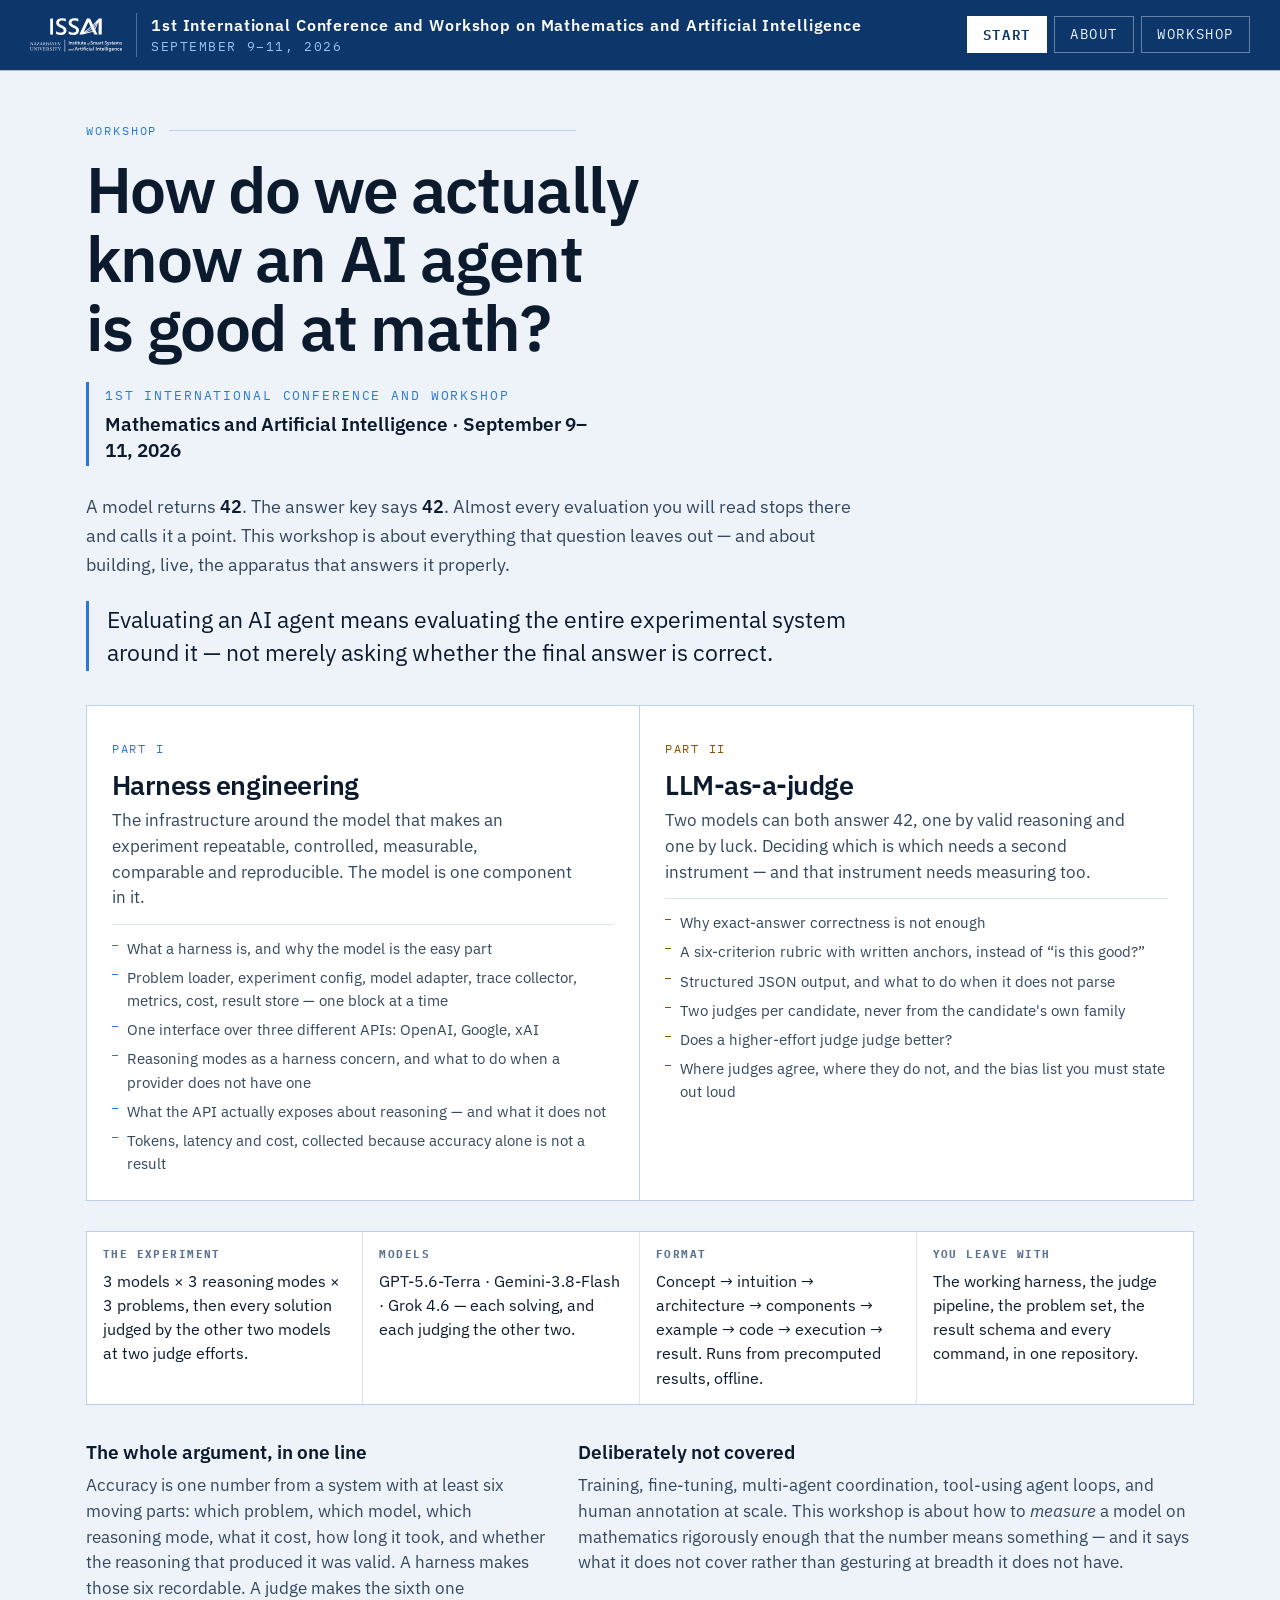
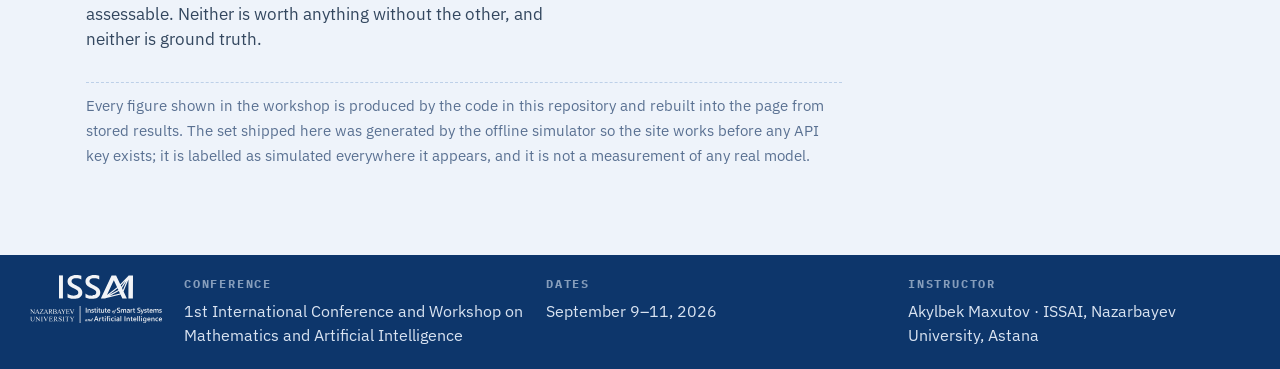
==== commit b1db9cad: "update: new files" ====
--- a/index.html
+++ b/index.html
@@ -60,7 +60,7 @@
   --eff-low:#86B6EF; --eff-med:#3987E5; --eff-high:#184F95;
 
   /* --- chrome --- */
-  --rule:#BDD0E8; --rule-soft:#DBE5F2; --grid:#E3EBF6;
+  --rule:#BDD0E8; --rule-soft:#DBE5F2; --grid:#E3EBF6; --flow:#5A7192;
   --code-bg:#0B1729; --code-fg:#D6E3F3; --code-dim:#6D8CB0;
   --code-kw:#93BCF5; --code-str:#E5AC7E; --code-com:#65809F;
   --code-def:#7ED6B8; --code-num:#D9AEEA;
@@ -83,7 +83,7 @@
      the more prominent mark. Same three steps, re-stepped for the dark band and
      validated against #131E30 (monotone L, gaps >= 0.06, light end 2.06:1). */
   --eff-low:#184F95; --eff-med:#2A78D6; --eff-high:#86B6EF;
-    --rule:#2A3E5C; --rule-soft:#1E2E47; --grid:#1C2B42;
+    --rule:#2A3E5C; --rule-soft:#1E2E47; --grid:#1C2B42; --flow:#93A8C4;
     --code-bg:#08111F; --code-fg:#D6E3F3;
     --shadow:0 1px 2px rgba(0,0,0,.45), 0 8px 24px rgba(0,0,0,.35);
   }
@@ -100,7 +100,7 @@
      the more prominent mark. Same three steps, re-stepped for the dark band and
      validated against #131E30 (monotone L, gaps >= 0.06, light end 2.06:1). */
   --eff-low:#184F95; --eff-med:#2A78D6; --eff-high:#86B6EF;
-  --rule:#2A3E5C; --rule-soft:#1E2E47; --grid:#1C2B42;
+  --rule:#2A3E5C; --rule-soft:#1E2E47; --grid:#1C2B42; --flow:#93A8C4;
   --code-bg:#08111F; --code-fg:#D6E3F3;
   --shadow:0 1px 2px rgba(0,0,0,.45), 0 8px 24px rgba(0,0,0,.35);
 }
@@ -123,9 +123,8 @@
    CONFERENCE CHROME — the identity band, top and bottom
    ========================================================================== */
 .band{background:var(--blue-deep);color:#EAF2FD;width:100%}
-:root[data-theme="dark"] .band,
-:root:not([data-theme="light"]) .band{background:#0B1A31}
-@media (prefers-color-scheme:light){:root:not([data-theme="dark"]) .band{background:#0D366B}}
+:root[data-theme="dark"] .band{background:#0B1A31}
+@media (prefers-color-scheme:dark){:root:not([data-theme="light"]) .band{background:#0B1A31}}
 .band--top{position:sticky;top:0;z-index:60;box-shadow:0 1px 0 rgba(0,0,0,.22)}
 .band__in{
   max-width:1560px;margin:0 auto;padding:13px clamp(14px,2.6vw,30px);
@@ -263,7 +262,8 @@
 .partno b{
   font-size:12.8px;color:#FFF;background:var(--blue);padding:3px 9px;font-weight:600;letter-spacing:.1em;
 }
-:root[data-theme="dark"] .partno b,:root:not([data-theme="light"]) .partno b{color:#0A1220}
+:root[data-theme="dark"] .partno b{color:#0A1220}
+@media (prefers-color-scheme:dark){:root:not([data-theme="light"]) .partno b{color:#0A1220}}
 .partno::after{content:"";flex:1;height:1px;background:var(--rule)}
 .partno--judge{color:var(--amber)}
 .partno--judge b{background:var(--amber)}
@@ -454,7 +454,8 @@
 .nd--core b{color:var(--blue)}
 .nd--model{border-color:var(--blue);background:var(--blue);color:#FFF}
 .nd--model b,.nd--model span{color:#FFF}
-:root[data-theme="dark"] .nd--model,:root:not([data-theme="light"]) .nd--model{background:var(--blue-2)}
+:root[data-theme="dark"] .nd--model{background:var(--blue-2)}
+@media (prefers-color-scheme:dark){:root:not([data-theme="light"]) .nd--model{background:var(--blue-2)}}
 .nd--judge{border-color:var(--amber);background:var(--amber-soft)}
 .nd--judge b{color:var(--amber)}
 .nd--out{border-color:var(--pass);background:var(--pass-soft)}
@@ -467,21 +468,21 @@
 /* vertical stack with arrows */
 .stackfig{display:grid;justify-items:center;gap:0}
 .stackfig .nd{width:min(100%,330px)}
-.dn{width:1px;height:16px;background:var(--rule);position:relative}
+.dn{width:2px;height:18px;background:var(--flow);position:relative}
 .dn::after{content:"";position:absolute;bottom:0;left:50%;transform:translateX(-50%);
-  border-left:4px solid transparent;border-right:4px solid transparent;border-top:5px solid var(--rule)}
+  border-left:5px solid transparent;border-right:5px solid transparent;border-top:6px solid var(--flow)}
 
 /* horizontal row with arrows */
 .rowfig{display:flex;align-items:stretch;gap:0;min-width:0;overflow-x:auto;padding-bottom:4px}
 .rowfig .nd{flex:1 1 0;min-width:118px}
-.rt{flex:0 0 22px;display:flex;align-items:center;justify-content:center;color:var(--rule);font-size:17.1px}
+.rt{flex:0 0 22px;display:flex;align-items:center;justify-content:center;color:var(--flow);font-weight:600;font-size:17.1px}
 
 /* fan-out: one parent, N children */
 .fan{display:grid;gap:0;justify-items:center}
 .fan__top{width:min(100%,340px)}
 .fan__bar{width:100%;height:22px;position:relative}
-.fan__bar::before{content:"";position:absolute;top:0;left:50%;width:1px;height:11px;background:var(--rule)}
-.fan__bar::after{content:"";position:absolute;top:11px;left:12.5%;right:12.5%;height:1px;background:var(--rule)}
+.fan__bar::before{content:"";position:absolute;top:0;left:50%;width:2px;height:11px;background:var(--flow)}
+.fan__bar::after{content:"";position:absolute;top:11px;left:12.5%;right:12.5%;height:2px;background:var(--flow)}
 .fan__legs{display:grid;grid-template-columns:repeat(3,1fr);gap:clamp(8px,1.4vw,16px);width:100%}
 .fan__legs--2{grid-template-columns:repeat(2,1fr);max-width:640px}
 .fan__leg{display:grid;justify-items:stretch;gap:0}
@@ -494,13 +495,13 @@
 .arch__row--3{grid-template-columns:repeat(3,1fr)}
 .arch__row--1{max-width:380px}
 .arch__split{width:100%;height:26px;position:relative}
-.arch__split::before{content:"";position:absolute;top:0;left:50%;width:1px;height:12px;background:var(--rule)}
-.arch__split::after{content:"";position:absolute;top:12px;left:16.6%;right:16.6%;height:1px;background:var(--rule)}
+.arch__split::before{content:"";position:absolute;top:0;left:50%;width:2px;height:12px;background:var(--flow)}
+.arch__split::after{content:"";position:absolute;top:12px;left:16.6%;right:16.6%;height:2px;background:var(--flow)}
 .arch__legs{display:grid;grid-template-columns:repeat(3,1fr);gap:clamp(8px,1.2vw,14px);width:100%}
 .arch__legs .dn{justify-self:center}
 .arch__merge{width:100%;height:26px;position:relative}
-.arch__merge::before{content:"";position:absolute;top:0;left:16.6%;right:16.6%;height:1px;background:var(--rule)}
-.arch__merge::after{content:"";position:absolute;top:0;left:50%;width:1px;height:26px;background:var(--rule)}
+.arch__merge::before{content:"";position:absolute;top:0;left:16.6%;right:16.6%;height:2px;background:var(--flow)}
+.arch__merge::after{content:"";position:absolute;top:0;left:50%;width:2px;height:26px;background:var(--flow)}
 @media(max-width:700px){
   .arch__row--3,.arch__legs{grid-template-columns:1fr}
   .arch__split,.arch__merge{height:14px}
@@ -726,7 +727,8 @@
 @media(max-width:900px){.comp{grid-template-columns:1fr}}
 .comp__h{grid-column:1/-1;display:flex;align-items:center;gap:11px;flex-wrap:wrap;padding:7px 13px;background:var(--sunk);border-bottom:1px solid var(--rule)}
 .comp__kind{font-family:var(--mono);font-size:11px;letter-spacing:.13em;text-transform:uppercase;color:#FFF;background:var(--blue);padding:2px 7px}
-:root[data-theme="dark"] .comp__kind,:root:not([data-theme="light"]) .comp__kind{color:#0A1220}
+:root[data-theme="dark"] .comp__kind{color:#0A1220}
+@media (prefers-color-scheme:dark){:root:not([data-theme="light"]) .comp__kind{color:#0A1220}}
 .comp--class .comp__kind{background:var(--amber)}
 .comp--const .comp__kind,.comp--imports .comp__kind,.comp--docstring .comp__kind,
 .comp--bootstrap .comp__kind,.comp--main .comp__kind,.comp--file .comp__kind{background:var(--meta)}
@@ -978,7 +980,7 @@
 
 <footer class="band band--bot">
   <div class="band__in">
-    <svg class="logo" style="width:78px;height:29px;opacity:.85" role="img" aria-label="ISSAI"><use href="#issai"></use></svg>
+    <svg class="logo" style="width:132px;height:48px;opacity:.95" role="img" aria-label="ISSAI"><use href="#issai"></use></svg>
     <div class="foot__cols">
       <div class="fcol"><b>Conference</b><span>1st International Conference and Workshop on Mathematics and Artificial Intelligence</span></div>
       <div class="fcol"><b>Dates</b><span>September 9–11, 2026</span></div>
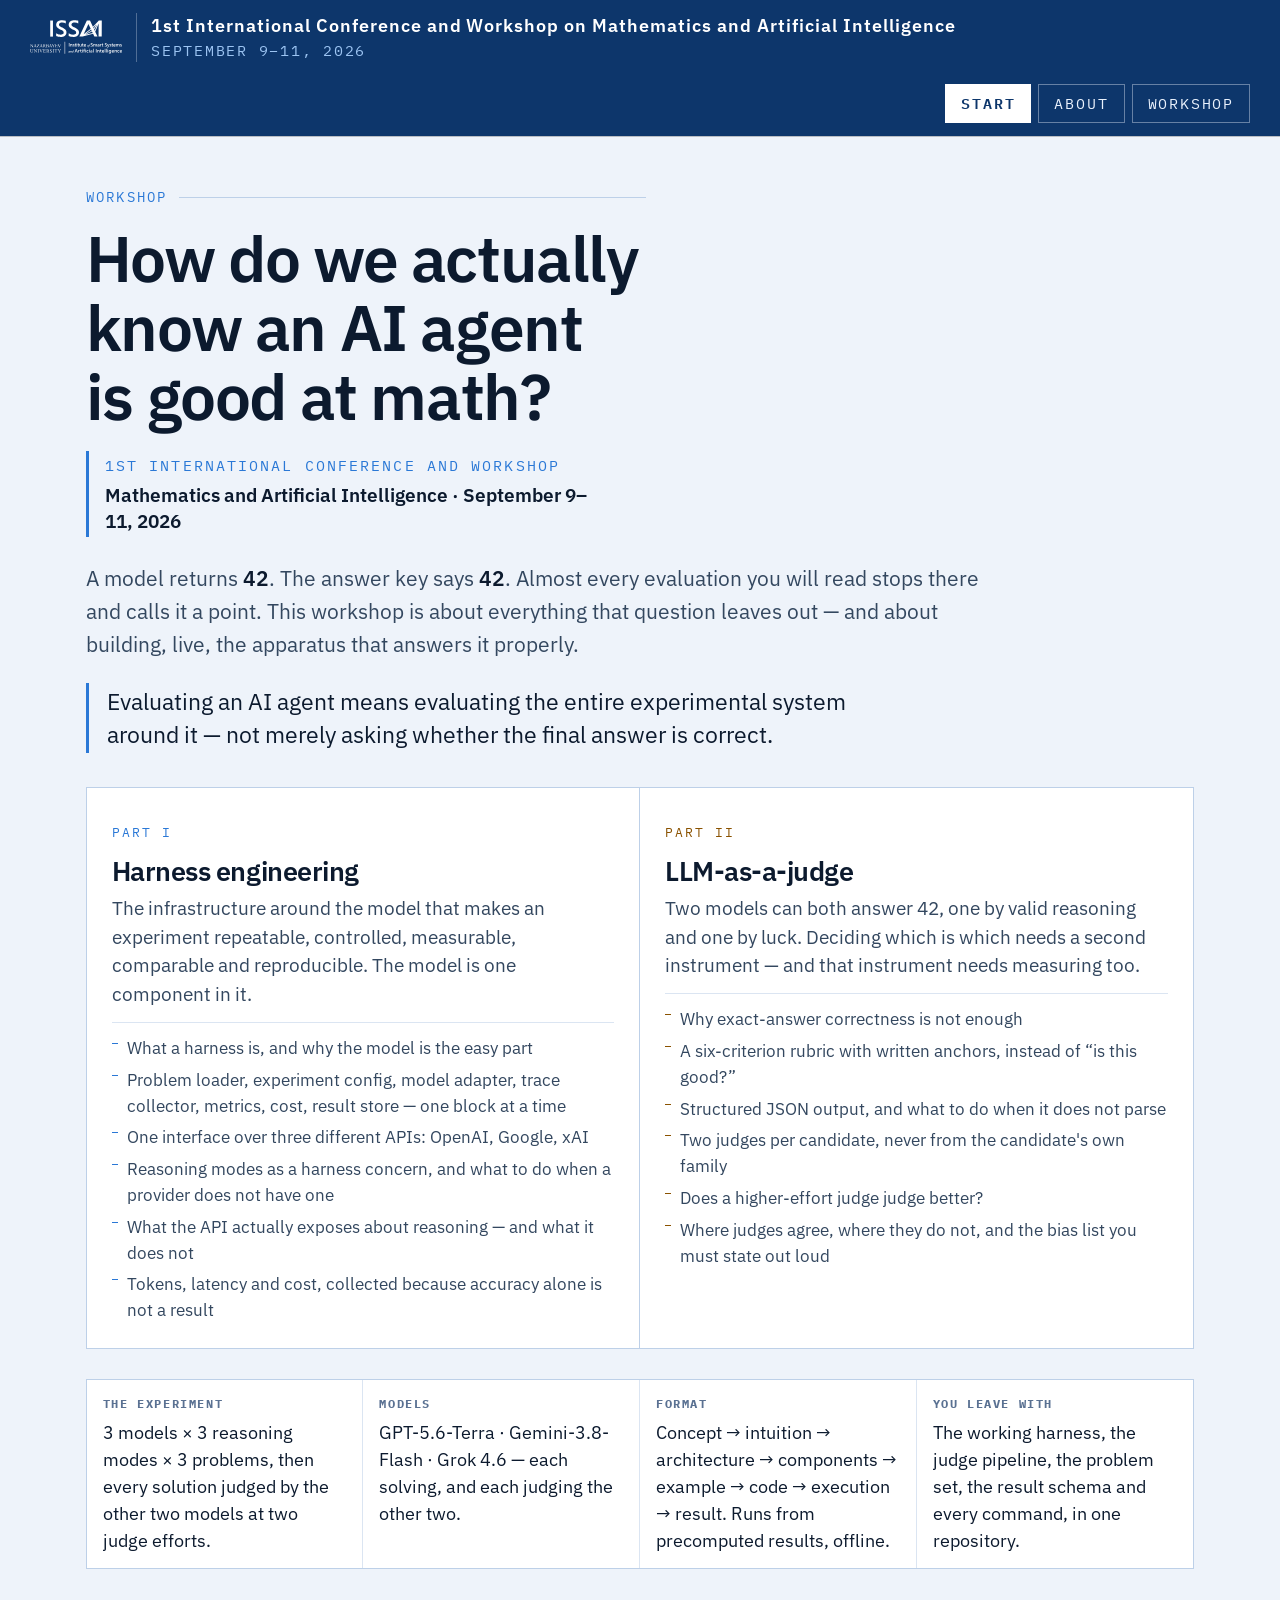
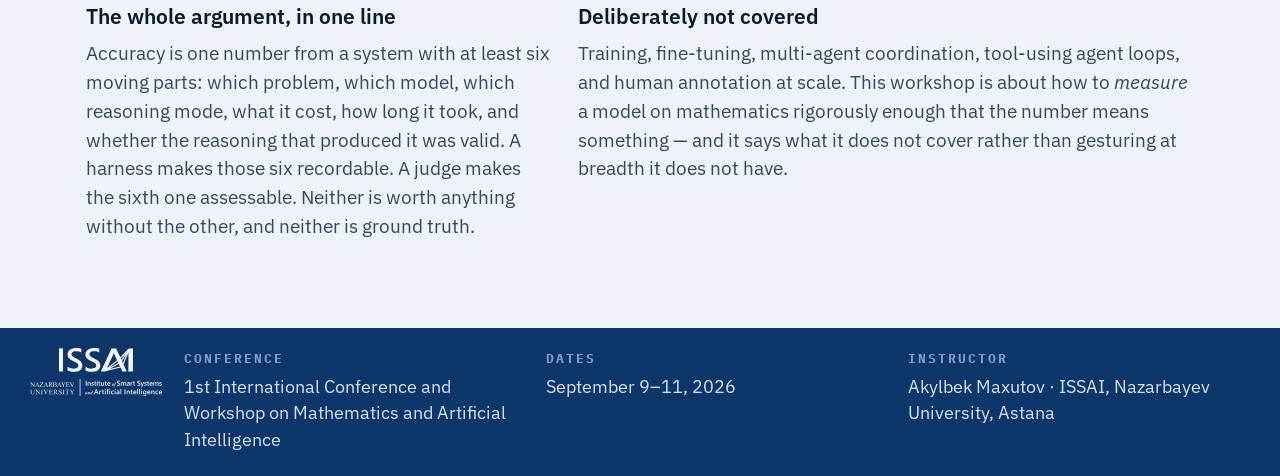
==== commit fbf62262: "update: new files" ====
--- a/index.html
+++ b/index.html
@@ -67,7 +67,7 @@
   --shadow:0 1px 2px rgba(12,26,46,.05), 0 8px 24px rgba(12,26,46,.07);
   --sans:"IBM Plex Sans",system-ui,-apple-system,"Segoe UI",Roboto,Helvetica,Arial,sans-serif;
   --mono:"IBM Plex Mono",ui-monospace,SFMono-Regular,Menlo,Consolas,monospace;
-  --rail:318px;
+  --rail:344px;
 }
 
 @media (prefers-color-scheme:dark){
@@ -111,7 +111,7 @@
 html,body{margin:0;padding:0}
 body{
   background:var(--paper);color:var(--ink);
-  font-family:var(--sans);font-size:19.5px;line-height:1.55;
+  font-family:var(--sans);font-size:21.8px;line-height:1.55;
   -webkit-font-smoothing:antialiased;
 }
 img,svg{max-width:100%}
@@ -134,11 +134,11 @@
 .conf{display:flex;align-items:center;gap:14px;text-decoration:none;color:inherit;min-width:0}
 .conf__txt{
   border-left:1px solid rgba(234,242,253,.3);padding-left:14px;min-width:0;
-  font-family:var(--mono);font-size:13px;letter-spacing:.1em;text-transform:uppercase;
+  font-family:var(--mono);font-size:14.6px;letter-spacing:.1em;text-transform:uppercase;
   color:rgba(234,242,253,.72);line-height:1.5;
 }
 .conf__txt b{
-  display:block;color:#FFFFFF;font-weight:600;font-size:16px;letter-spacing:.055em;
+  display:block;color:#FFFFFF;font-weight:600;font-size:17.9px;letter-spacing:.055em;
   text-transform:none;font-family:var(--sans);
 }
 .conf__txt i{display:block;font-style:normal;color:#9CC4F2;letter-spacing:.12em}
@@ -146,7 +146,7 @@
 
 .navbtns{display:flex;gap:7px;margin-left:auto}
 .navbtn{
-  font-family:var(--mono);font-size:13.5px;letter-spacing:.12em;text-transform:uppercase;
+  font-family:var(--mono);font-size:15.1px;letter-spacing:.12em;text-transform:uppercase;
   padding:7px 15px;border:1px solid rgba(234,242,253,.4);color:#EAF2FD;text-decoration:none;
   background:transparent;transition:background .15s,border-color .15s,color .15s;white-space:nowrap;
 }
@@ -157,10 +157,10 @@
 .band--bot .band__in{padding-top:20px;padding-bottom:22px;align-items:flex-start}
 .foot__cols{display:grid;grid-template-columns:repeat(auto-fit,minmax(180px,1fr));gap:20px;flex:1}
 .fcol b{
-  display:block;font-family:var(--mono);font-size:12px;letter-spacing:.15em;
+  display:block;font-family:var(--mono);font-size:13.4px;letter-spacing:.15em;
   text-transform:uppercase;color:rgba(234,242,253,.55);margin-bottom:5px;
 }
-.fcol span{font-size:16px;line-height:1.5;color:rgba(234,242,253,.92);display:block}
+.fcol span{font-size:17.9px;line-height:1.5;color:rgba(234,242,253,.92);display:block}
 .fcol a{color:#9CC4F2}
 
 /* ==========================================================================
@@ -183,10 +183,10 @@
   padding:13px 16px 10px;border-bottom:1px solid var(--rule-soft);
   display:flex;align-items:baseline;gap:9px;
 }
-.rail__title{font-family:var(--mono);font-size:13px;letter-spacing:.15em;text-transform:uppercase;color:var(--meta)}
-.rail__count{margin-left:auto;font-family:var(--mono);font-size:13px;color:var(--meta);font-variant-numeric:tabular-nums}
+.rail__title{font-family:var(--mono);font-size:14.6px;letter-spacing:.15em;text-transform:uppercase;color:var(--meta)}
+.rail__count{margin-left:auto;font-family:var(--mono);font-size:14.6px;color:var(--meta);font-variant-numeric:tabular-nums}
 .rail__foot{padding:14px 16px 26px;border-top:1px solid var(--rule-soft);margin-top:10px}
-.rail__foot p{font-size:13.4px;color:var(--meta);line-height:1.5;margin:0}
+.rail__foot p{font-size:15px;color:var(--meta);line-height:1.5;margin:0}
 
 .nav__list{list-style:none;margin:0;padding:8px 0 4px}
 .nav__sub{list-style:none;margin:0;padding:0 0 5px}
@@ -195,17 +195,17 @@
 .nav__row .nav__link--top{flex:1;min-width:0}
 .nav__link{
   display:flex;align-items:baseline;gap:10px;text-decoration:none;color:var(--ink-2);
-  padding:7px 16px;font-size:16.1px;line-height:1.35;border-left:3px solid transparent;
+  padding:7px 16px;font-size:18px;line-height:1.35;border-left:3px solid transparent;
 }
 .nav__link:hover{background:var(--sunk);color:var(--ink)}
 .nav__link--top{font-weight:500}
 .nav__num{
-  font-family:var(--mono);font-size:11.6px;color:var(--meta);
+  font-family:var(--mono);font-size:13px;color:var(--meta);
   font-variant-numeric:tabular-nums;flex:0 0 auto;padding-top:2px;
 }
 .nav__label{min-width:0}
 .nav__link--sub{
-  padding:6px 18px 6px 48px;font-size:15.1px;color:var(--meta);
+  padding:6px 18px 6px 48px;font-size:16.9px;color:var(--meta);
 }
 .nav__link--sub:hover{color:var(--ink)}
 .nav__link.is-active{
@@ -227,7 +227,7 @@
 
 .railbtn{
   display:inline-flex;align-items:center;gap:8px;
-  font-family:var(--mono);font-size:13.5px;letter-spacing:.12em;text-transform:uppercase;
+  font-family:var(--mono);font-size:15.1px;letter-spacing:.12em;text-transform:uppercase;
   padding:7px 13px;border:1px solid rgba(234,242,253,.4);color:#EAF2FD;background:transparent;
   cursor:pointer;transition:background .15s,border-color .15s;
 }
@@ -257,10 +257,10 @@
 
 .partno{
   display:flex;align-items:center;gap:13px;margin:0 0 13px;
-  font-family:var(--mono);font-size:12.2px;letter-spacing:.16em;text-transform:uppercase;color:var(--blue-2);
+  font-family:var(--mono);font-size:13.7px;letter-spacing:.16em;text-transform:uppercase;color:var(--blue-2);
 }
 .partno b{
-  font-size:12.8px;color:#FFF;background:var(--blue);padding:3px 9px;font-weight:600;letter-spacing:.1em;
+  font-size:14.3px;color:#FFF;background:var(--blue);padding:3px 9px;font-weight:600;letter-spacing:.1em;
 }
 :root[data-theme="dark"] .partno b{color:#0A1220}
 @media (prefers-color-scheme:dark){:root:not([data-theme="light"]) .partno b{color:#0A1220}}
@@ -269,27 +269,27 @@
 .partno--judge b{background:var(--amber)}
 
 h1,h2,h3,h4{font-family:var(--sans);margin:0;color:var(--ink);text-wrap:balance;font-weight:600}
-h1{font-size:clamp(35.4px,4vw,61px);line-height:1.08;letter-spacing:-.022em}
-h2{font-size:clamp(26.8px,2.6vw,40.3px);line-height:1.16;letter-spacing:-.018em;margin-bottom:12px}
-h3{font-size:clamp(18.3px,1.5vw,22px);line-height:1.32}
-h4{font-size:16.5px}
+h1{font-size:clamp(39.6px,4vw,68.3px);line-height:1.08;letter-spacing:-.022em}
+h2{font-size:clamp(30px,2.6vw,45.1px);line-height:1.16;letter-spacing:-.018em;margin-bottom:12px}
+h3{font-size:clamp(20.5px,1.5vw,24.6px);line-height:1.32}
+h4{font-size:18.5px}
 p{margin:0 0 13px;max-width:70ch}
-.lede{font-size:clamp(18.3px,1.4vw,22px);color:var(--ink-2);line-height:1.6;max-width:66ch}
+.lede{font-size:clamp(20.5px,1.4vw,24.6px);color:var(--ink-2);line-height:1.6;max-width:66ch}
 strong{font-weight:600;color:var(--ink)}
 a{color:var(--blue)}
 em{font-style:italic}
 .eyebrow{
-  font-family:var(--mono);font-size:12.2px;letter-spacing:.16em;text-transform:uppercase;
+  font-family:var(--mono);font-size:13.7px;letter-spacing:.16em;text-transform:uppercase;
   color:var(--blue-2);display:flex;align-items:center;gap:12px;margin:0 0 15px;
 }
 .eyebrow::after{content:"";flex:1;height:1px;background:var(--rule)}
 .eyebrow--judge{color:var(--amber)}
 .quote{
   border-left:3px solid var(--blue-2);padding:2px 0 2px 18px;margin:0 0 20px;
-  font-size:clamp(19.5px,1.8vw,25.6px);line-height:1.42;max-width:58ch;color:var(--ink);
+  font-size:clamp(21.8px,1.8vw,28.7px);line-height:1.42;max-width:58ch;color:var(--ink);
 }
 .note{
-  font-size:15.2px;line-height:1.65;color:var(--meta);
+  font-size:17px;line-height:1.65;color:var(--meta);
   border-top:1px dashed var(--rule);padding-top:10px;margin-top:16px;max-width:84ch;
 }
 .mono{font-family:var(--mono);font-size:.94em}
@@ -298,12 +298,12 @@
    so a detail panel rendered below it is still on screen after the click that
    asked for it. A 96-row table pushes its own detail off the bottom otherwise. */
 .tallscroll{overflow:auto;max-height:min(58vh,520px);border:1px solid var(--rule-soft);background:var(--surface)}
-.tallscroll table{margin:0;min-width:1180px}
+.tallscroll table{margin:0;min-width:1320px}
 .tallscroll thead th{position:sticky;top:0;background:var(--sunk);z-index:1;padding:9px 12px 9px 0}
 .tallscroll thead th:first-child{padding-left:12px}
 .tallscroll td:first-child{padding-left:12px}
 .tallscroll tbody tr:hover{background:var(--blue-soft)}
-.kbd{font-family:var(--mono);font-size:12.8px;border:1px solid var(--rule);
+.kbd{font-family:var(--mono);font-size:14.3px;border:1px solid var(--rule);
   border-bottom-width:2px;padding:1px 5px;color:var(--ink-2);background:var(--surface)}
 
 /* ---------- layout helpers ---------- */
@@ -321,36 +321,45 @@
 
 .card{background:var(--surface);border:1px solid var(--rule-soft);padding:16px 18px;box-shadow:var(--shadow)}
 .card h3{margin-bottom:6px}
-.card p{font-size:16.3px;color:var(--ink-2);margin:0;max-width:none}
+.card p{font-size:18.3px;color:var(--ink-2);margin:0;max-width:none}
 .card p+p{margin-top:8px}
-.card__k{font-family:var(--mono);font-size:11.6px;letter-spacing:.13em;text-transform:uppercase;color:var(--meta);display:block;margin-bottom:8px}
+.card__k{font-family:var(--mono);font-size:13px;letter-spacing:.13em;text-transform:uppercase;color:var(--meta);display:block;margin-bottom:8px}
 .card--blue{border-left:3px solid var(--blue-2)}
 .card--judge{border-left:3px solid var(--amber)}
 
 .tile{background:var(--surface);border:1px solid var(--rule-soft);padding:15px 17px;box-shadow:var(--shadow)}
-.tile__n{font-size:clamp(29.3px,2.9vw,42.7px);font-weight:600;line-height:1.05;color:var(--blue);
+.tile__n{font-size:clamp(32.8px,2.9vw,47.8px);font-weight:600;line-height:1.05;color:var(--blue);
   letter-spacing:-.02em;overflow-wrap:anywhere;min-width:0}
-.tile__l{font-family:var(--mono);font-size:11.6px;letter-spacing:.1em;text-transform:uppercase;color:var(--meta);margin-top:7px;line-height:1.55}
+.tile__l{font-family:var(--mono);font-size:13px;letter-spacing:.1em;text-transform:uppercase;color:var(--meta);margin-top:7px;line-height:1.55}
 .tile--judge .tile__n{color:var(--amber)}
+/* The four-questions tiles hold sentences, not labels. Uppercase mono at 11.6px
+   in muted grey is the wrong instrument for that — it is built for a two-word
+   caption. Sentence case, full ink, larger. */
+.tile--q .tile__l{
+  font-family:var(--sans);font-size:18.5px;letter-spacing:0;text-transform:none;
+  color:var(--ink);line-height:1.45;margin-top:10px;
+}
+.tile--q .tile__l b{font-weight:600;color:var(--ink)}
+.tile--q{padding:18px 20px}
 
 .why{border-left:3px solid var(--blue-2);padding:1px 0 1px 15px;margin:0 0 15px}
-.why h3{font-size:17.7px;margin-bottom:5px}
-.why p{font-size:16.3px;color:var(--ink-2);margin:0}
+.why h3{font-size:19.8px;margin-bottom:5px}
+.why p{font-size:18.3px;color:var(--ink-2);margin:0}
 .bad{border-left:3px solid var(--fail);padding:1px 0 1px 15px;margin:0 0 14px}
 .good{border-left:3px solid var(--pass);padding:1px 0 1px 15px;margin:0 0 14px}
-.bad .lbl,.good .lbl{font-family:var(--mono);font-size:11.6px;letter-spacing:.13em;text-transform:uppercase;display:block;margin-bottom:4px}
+.bad .lbl,.good .lbl{font-family:var(--mono);font-size:13px;letter-spacing:.13em;text-transform:uppercase;display:block;margin-bottom:4px}
 .bad .lbl{color:var(--fail)} .good .lbl{color:var(--pass)}
-.bad p,.good p{font-size:16.3px;margin:0;line-height:1.5;color:var(--ink-2)}
-
-.tag{display:inline-block;font-family:var(--mono);font-size:11.6px;letter-spacing:.1em;text-transform:uppercase;padding:3px 8px;border:1px solid var(--rule);color:var(--meta)}
+.bad p,.good p{font-size:18.3px;margin:0;line-height:1.5;color:var(--ink-2)}
+
+.tag{display:inline-block;font-family:var(--mono);font-size:13px;letter-spacing:.1em;text-transform:uppercase;padding:3px 8px;border:1px solid var(--rule);color:var(--meta)}
 .tag--blue{color:var(--blue);border-color:var(--blue)}
 .tag--judge{color:var(--amber);border-color:var(--amber)}
 .tag--fail{color:var(--fail);border-color:var(--fail)}
 .tag--pass{color:var(--pass);border-color:var(--pass)}
 
-table{border-collapse:collapse;width:100%;font-size:16.1px}
+table{border-collapse:collapse;width:100%;font-size:18px}
 th,td{text-align:left;padding:8px 12px 8px 0;border-bottom:1px solid var(--rule-soft);vertical-align:top}
-th{font-family:var(--mono);font-size:11.6px;letter-spacing:.11em;text-transform:uppercase;color:var(--meta);font-weight:500;border-bottom-color:var(--rule)}
+th{font-family:var(--mono);font-size:13px;letter-spacing:.11em;text-transform:uppercase;color:var(--meta);font-weight:500;border-bottom-color:var(--rule)}
 td.num,th.num{font-family:var(--mono);font-variant-numeric:tabular-nums;text-align:right;padding-right:14px}
 
 /* ==========================================================================
@@ -358,9 +367,9 @@
    ========================================================================== */
 .code{background:var(--code-bg);border:1px solid var(--rule);box-shadow:var(--shadow);margin:0}
 .code__bar{display:flex;align-items:center;gap:12px;padding:7px 13px;border-bottom:1px solid rgba(255,255,255,.09);background:rgba(255,255,255,.03)}
-.code__file{font-family:var(--mono);font-size:13.4px;color:#A6C6EC;font-weight:500}
-.code__what{font-family:var(--mono);font-size:11.6px;letter-spacing:.1em;text-transform:uppercase;color:var(--code-dim);margin-left:auto;text-align:right}
-.code pre{margin:0;padding:12px 15px;overflow-x:auto;font-family:var(--mono);font-size:14px;line-height:1.62;color:var(--code-fg);tab-size:4}
+.code__file{font-family:var(--mono);font-size:15px;color:#A6C6EC;font-weight:500}
+.code__what{font-family:var(--mono);font-size:13px;letter-spacing:.1em;text-transform:uppercase;color:var(--code-dim);margin-left:auto;text-align:right}
+.code pre{margin:0;padding:12px 15px;overflow-x:auto;font-family:var(--mono);font-size:15.7px;line-height:1.62;color:var(--code-fg);tab-size:4}
 .code pre code{font:inherit;color:inherit;white-space:pre-wrap;overflow-wrap:break-word}
 .code .k{color:var(--code-kw)} .code .s{color:var(--code-str)}
 .code .c{color:var(--code-com);font-style:italic}
@@ -368,16 +377,16 @@
 .code .n{color:var(--code-num)}
 
 .explain{border:1px solid var(--rule);border-top:0;background:var(--surface);padding:13px 15px 14px;margin:0 0 20px}
-.explain__lead{font-size:16.3px;line-height:1.55;color:var(--ink);margin:0 0 11px;max-width:none}
+.explain__lead{font-size:18.3px;line-height:1.55;color:var(--ink);margin:0 0 11px;max-width:none}
 .explain__lead b{color:var(--blue);font-weight:600}
 .explain__pts{list-style:none;margin:0;padding:0;display:grid;gap:8px}
-.explain__pts li{display:grid;grid-template-columns:minmax(88px,24%) 1fr;gap:12px;align-items:start;font-size:15.5px;line-height:1.5}
+.explain__pts li{display:grid;grid-template-columns:minmax(88px,24%) 1fr;gap:12px;align-items:start;font-size:17.4px;line-height:1.5}
 @media(max-width:560px){.explain__pts li{grid-template-columns:1fr;gap:2px}}
 /* Column 1 is CAPPED. Left to size on its content, a long token like
    `{"effort": ..., "summary": "auto"}` takes most of the row and squeezes the
    explanation into a column so narrow it wraps one word per line. */
 .explain__pts code{
-  font-family:var(--mono);font-size:13.4px;color:var(--blue);background:var(--sunk);
+  font-family:var(--mono);font-size:15px;color:var(--blue);background:var(--sunk);
   border:1px solid var(--rule-soft);padding:2px 6px;justify-self:start;
   white-space:normal;overflow-wrap:anywhere;min-width:0;
 }
@@ -390,12 +399,12 @@
 .term{background:#08111F;border:1px solid var(--rule);box-shadow:var(--shadow);margin:0}
 .term__bar{display:flex;gap:6px;align-items:center;padding:7px 13px;border-bottom:1px solid rgba(255,255,255,.09);flex-wrap:wrap}
 .term__dot{width:8px;height:8px;border-radius:50%;background:#2C4160}
-.term__cmd{font-family:var(--mono);font-size:13.4px;color:#A6C6EC;margin-left:8px;overflow-wrap:anywhere;min-width:0}
-.term pre{margin:0;padding:12px 15px;overflow-x:auto;font-family:var(--mono);font-size:13.9px;line-height:1.6;color:#C2D3E8;white-space:pre;tab-size:4}
+.term__cmd{font-family:var(--mono);font-size:15px;color:#A6C6EC;margin-left:8px;overflow-wrap:anywhere;min-width:0}
+.term pre{margin:0;padding:12px 15px;overflow-x:auto;font-family:var(--mono);font-size:15.6px;line-height:1.6;color:#C2D3E8;white-space:pre;tab-size:4}
 .term .g{color:#6CC79C} .term .y{color:#E5BC70} .term .dimtxt{color:#5A7391}
 
 .copy{
-  margin-left:auto;font-family:var(--mono);font-size:11px;letter-spacing:.13em;text-transform:uppercase;
+  margin-left:auto;font-family:var(--mono);font-size:12.3px;letter-spacing:.13em;text-transform:uppercase;
   padding:4px 9px;border:1px solid rgba(166,198,236,.4);background:transparent;color:#A6C6EC;
   cursor:pointer;transition:background .14s,color .14s,border-color .14s;flex:0 0 auto;
 }
@@ -407,26 +416,26 @@
   display:grid;grid-template-columns:auto minmax(0,1fr) auto;gap:6px 11px;align-items:baseline;
   background:var(--code-bg);border:1px solid var(--rule);padding:9px 13px;
 }
-.cmd__p{font-family:var(--mono);font-size:14px;color:#6CC79C}
+.cmd__p{font-family:var(--mono);font-size:15.7px;color:#6CC79C}
 .cmd__t{
-  font-family:var(--mono);font-size:14.6px;color:#DCE8F7;
+  font-family:var(--mono);font-size:16.4px;color:#DCE8F7;
   white-space:pre-wrap;overflow-wrap:anywhere;   /* wrap, never scroll out of reach */
 }
 .cmd__what{
-  grid-column:2;font-family:var(--mono);font-size:11.6px;letter-spacing:.1em;
+  grid-column:2;font-family:var(--mono);font-size:13px;letter-spacing:.1em;
   text-transform:uppercase;color:var(--code-dim);
 }
 .cmd__bar .copy{grid-column:3;grid-row:1;align-self:start;margin-left:0}
 .cmdgroup{margin:0 0 20px}
-.cmdgroup h4{font-family:var(--mono);font-size:11.6px;letter-spacing:.13em;text-transform:uppercase;color:var(--meta);margin:0 0 8px}
+.cmdgroup h4{font-family:var(--mono);font-size:13px;letter-spacing:.13em;text-transform:uppercase;color:var(--meta);margin:0 0 8px}
 
 details.more{border:1px solid var(--rule);background:var(--surface);margin:0 0 18px}
 details.more>summary{
-  cursor:pointer;padding:10px 14px;font-family:var(--mono);font-size:13.4px;letter-spacing:.1em;
+  cursor:pointer;padding:10px 14px;font-family:var(--mono);font-size:15px;letter-spacing:.1em;
   text-transform:uppercase;color:var(--blue);display:flex;gap:11px;align-items:center;list-style:none;
 }
 details.more>summary::-webkit-details-marker{display:none}
-details.more>summary::before{content:"▸";color:var(--meta);font-size:12.2px}
+details.more>summary::before{content:"▸";color:var(--meta);font-size:13.7px}
 details.more[open]>summary::before{content:"▾"}
 details.more>summary:hover{background:var(--sunk)}
 details.more .inner{padding:0 14px 14px}
@@ -436,19 +445,19 @@
    DIAGRAMS — HTML/CSS/SVG, responsive, one visual language
    ========================================================================== */
 .fig{background:var(--surface);border:1px solid var(--rule);box-shadow:var(--shadow);padding:clamp(14px,2vw,22px);margin:0 0 18px}
-.fig__cap{font-family:var(--mono);font-size:11.6px;letter-spacing:.13em;text-transform:uppercase;color:var(--meta);
+.fig__cap{font-family:var(--mono);font-size:13px;letter-spacing:.13em;text-transform:uppercase;color:var(--meta);
   margin:0 0 14px;display:flex;gap:10px;align-items:baseline;flex-wrap:wrap}
 .fig__cap b{color:var(--blue);font-weight:600}
 .fig__cap--judge b{color:var(--amber)}
-.fig__note{font-size:14.4px;color:var(--meta);line-height:1.5;margin:13px 0 0;padding-top:10px;border-top:1px dashed var(--rule)}
+.fig__note{font-size:16.1px;color:var(--meta);line-height:1.5;margin:13px 0 0;padding-top:10px;border-top:1px dashed var(--rule)}
 
 /* a node in any pipeline */
 .nd{
   border:1px solid var(--rule);background:var(--raised);padding:9px 12px;text-align:center;
   display:flex;flex-direction:column;gap:3px;min-width:0;
 }
-.nd b{font-family:var(--mono);font-size:13.4px;color:var(--ink);font-weight:600;line-height:1.3}
-.nd span{font-size:12.8px;color:var(--meta);line-height:1.35}
+.nd b{font-family:var(--mono);font-size:15px;color:var(--ink);font-weight:600;line-height:1.3}
+.nd span{font-size:14.3px;color:var(--meta);line-height:1.35}
 .nd--in{border-color:var(--rule);background:var(--sunk)}
 .nd--core{border-color:var(--blue-2);background:var(--blue-soft)}
 .nd--core b{color:var(--blue)}
@@ -475,7 +484,7 @@
 /* horizontal row with arrows */
 .rowfig{display:flex;align-items:stretch;gap:0;min-width:0;overflow-x:auto;padding-bottom:4px}
 .rowfig .nd{flex:1 1 0;min-width:118px}
-.rt{flex:0 0 22px;display:flex;align-items:center;justify-content:center;color:var(--flow);font-weight:600;font-size:17.1px}
+.rt{flex:0 0 22px;display:flex;align-items:center;justify-content:center;color:var(--flow);font-weight:600;font-size:19.2px}
 
 /* fan-out: one parent, N children */
 .fan{display:grid;gap:0;justify-items:center}
@@ -510,15 +519,15 @@
 
 /* the experiment matrix grid */
 .mx{width:100%;border-collapse:separate;border-spacing:2px;min-width:520px}
-.mx th{font-family:var(--mono);font-size:11.6px;letter-spacing:.1em;text-transform:uppercase;color:var(--meta);padding:6px 8px;border:0;text-align:center}
-.mx th.rowh{text-align:right;padding-right:12px;white-space:nowrap;color:var(--ink);font-size:12.8px;letter-spacing:.04em;text-transform:none;font-weight:600}
+.mx th{font-family:var(--mono);font-size:13px;letter-spacing:.1em;text-transform:uppercase;color:var(--meta);padding:6px 8px;border:0;text-align:center}
+.mx th.rowh{text-align:right;padding-right:12px;white-space:nowrap;color:var(--ink);font-size:14.3px;letter-spacing:.04em;text-transform:none;font-weight:600}
 .mx td{padding:0;border:0}
 .cell{
   display:flex;flex-direction:column;align-items:center;justify-content:center;gap:2px;
   padding:11px 8px;min-height:60px;border:1px solid var(--rule-soft);background:var(--surface);
 }
-.cell b{font-family:var(--mono);font-size:12.2px;font-weight:600}
-.cell span{font-family:var(--mono);font-size:11px;color:var(--meta)}
+.cell b{font-family:var(--mono);font-size:13.7px;font-weight:600}
+.cell span{font-family:var(--mono);font-size:12.3px;color:var(--meta)}
 .cell--low{background:color-mix(in srgb,var(--eff-low) 22%,var(--surface));border-color:var(--eff-low)}
 .cell--medium{background:color-mix(in srgb,var(--eff-med) 22%,var(--surface));border-color:var(--eff-med)}
 .cell--high{background:color-mix(in srgb,var(--eff-high) 22%,var(--surface));border-color:var(--eff-high)}
@@ -531,7 +540,7 @@
 .cell--none span{color:var(--meta)}
 
 /* legend, shared by diagrams and charts */
-.legend{display:flex;gap:16px;flex-wrap:wrap;padding:10px 2px 0;font-family:var(--mono);font-size:12.8px;color:var(--ink-2);align-items:center}
+.legend{display:flex;gap:16px;flex-wrap:wrap;padding:10px 2px 0;font-family:var(--mono);font-size:14.3px;color:var(--ink-2);align-items:center}
 .legend i{display:inline-block;width:11px;height:11px;vertical-align:-1px;margin-right:6px;border-radius:2px}
 .legend .l1{background:var(--series-1)} .legend .l2{background:var(--series-2)} .legend .l3{background:var(--series-3)}
 .legend .e1{background:var(--eff-low)} .legend .e2{background:var(--eff-med)} .legend .e3{background:var(--eff-high)}
@@ -542,31 +551,31 @@
    ========================================================================== */
 .chart{background:var(--surface);border:1px solid var(--rule-soft);padding:15px 16px 10px;box-shadow:var(--shadow)}
 .chart__h{display:flex;align-items:baseline;gap:11px;margin:0 0 4px;flex-wrap:wrap}
-.chart__h h4{font-size:16.5px;font-weight:600}
-.chart__h span{font-family:var(--mono);font-size:11.6px;letter-spacing:.1em;text-transform:uppercase;color:var(--meta);margin-left:auto}
+.chart__h h4{font-size:18.5px;font-weight:600}
+.chart__h span{font-family:var(--mono);font-size:13px;letter-spacing:.1em;text-transform:uppercase;color:var(--meta);margin-left:auto}
 .chart svg{display:block;width:100%;height:auto;overflow:visible}
 .chart .ax{stroke:var(--rule);stroke-width:1}
 .chart .gr{stroke:var(--grid);stroke-width:1}
-.chart .tk{fill:var(--meta);font-family:var(--mono);font-size:11px}
-.chart .vl{fill:var(--ink);font-family:var(--mono);font-size:11.6px;font-weight:600}
-.chart .cat{fill:var(--ink-2);font-family:var(--mono);font-size:11.6px}
+.chart .tk{fill:var(--meta);font-family:var(--mono);font-size:12.3px}
+.chart .vl{fill:var(--ink);font-family:var(--mono);font-size:13px;font-weight:600}
+.chart .cat{fill:var(--ink-2);font-family:var(--mono);font-size:13px}
 .chart__tbl{margin-top:10px;border-top:1px dashed var(--rule);padding-top:8px}
 .chart__tbl summary{
-  cursor:pointer;font-family:var(--mono);font-size:11.6px;letter-spacing:.12em;
+  cursor:pointer;font-family:var(--mono);font-size:13px;letter-spacing:.12em;
   text-transform:uppercase;color:var(--meta);list-style:none;
 }
 .chart__tbl summary::-webkit-details-marker{display:none}
 .chart__tbl summary::before{content:"▸ ";color:var(--meta)}
 .chart__tbl[open] summary::before{content:"▾ "}
-.chart__tbl table{margin-top:9px;font-size:14.6px}
+.chart__tbl table{margin-top:9px;font-size:16.4px}
 
 .failgrp{border:1px solid var(--rule);background:var(--surface);padding:12px 14px;margin:0 0 10px}
 .failgrp__h{display:flex;align-items:center;gap:10px;flex-wrap:wrap;margin-bottom:7px}
-.failgrp__h b{font-family:var(--mono);font-size:13.4px;color:var(--ink)}
-.failgrp__n{margin-left:auto;font-family:var(--mono);font-size:12.2px;color:var(--meta)}
-.failgrp__m{font-family:var(--mono);font-size:14px;color:var(--fail);margin:0 0 8px;overflow-wrap:anywhere;max-width:none}
+.failgrp__h b{font-family:var(--mono);font-size:15px;color:var(--ink)}
+.failgrp__n{margin-left:auto;font-family:var(--mono);font-size:13.7px;color:var(--meta)}
+.failgrp__m{font-family:var(--mono);font-size:15.7px;color:var(--fail);margin:0 0 8px;overflow-wrap:anywhere;max-width:none}
 .failgrp ul{list-style:none;margin:0;padding:0;display:grid;gap:3px;border-top:1px dashed var(--rule);padding-top:8px}
-.failgrp li{font-family:var(--mono);font-size:13.4px;color:var(--ink-2)}
+.failgrp li{font-family:var(--mono);font-size:15px;color:var(--ink-2)}
 
 /* ==========================================================================
    RESULTS INTERFACE
@@ -577,29 +586,29 @@
 }
 .simbanner__i{
   flex:0 0 auto;width:19px;height:19px;border-radius:50%;background:var(--st-warn);color:#1A1300;
-  display:flex;align-items:center;justify-content:center;font-weight:700;font-size:15.9px;
-}
-.simbanner b{display:block;font-size:15.2px;color:var(--ink);margin-bottom:3px}
-.simbanner p{margin:0;font-size:15.1px;color:var(--ink-2);line-height:1.5;max-width:none}
+  display:flex;align-items:center;justify-content:center;font-weight:700;font-size:17.8px;
+}
+.simbanner b{display:block;font-size:17px;color:var(--ink);margin-bottom:3px}
+.simbanner p{margin:0;font-size:16.9px;color:var(--ink-2);line-height:1.5;max-width:none}
 
 .picker{
-  display:grid;grid-template-columns:repeat(auto-fit,minmax(250px,1fr));gap:14px;
+  display:grid;grid-template-columns:repeat(auto-fit,minmax(275px,1fr));gap:14px;
   background:var(--surface);border:1px solid var(--rule);padding:14px 16px;margin:0 0 16px;
 }
-.picker label{display:block;font-family:var(--mono);font-size:12.5px;letter-spacing:.13em;text-transform:uppercase;color:var(--meta);margin-bottom:6px}
+.picker label{display:block;font-family:var(--mono);font-size:14px;letter-spacing:.13em;text-transform:uppercase;color:var(--meta);margin-bottom:6px}
 .picker select{
-  width:100%;font-family:var(--mono);font-size:17px;padding:11px 12px;
+  width:100%;font-family:var(--mono);font-size:19px;padding:11px 12px;
   border:1px solid var(--rule);background:var(--raised);color:var(--ink);
 }
 .picker select:disabled{opacity:.45;cursor:not-allowed}
-.picker__hint{grid-column:1/-1;font-size:14px;color:var(--meta);margin:0}
+.picker__hint{grid-column:1/-1;font-size:15.7px;color:var(--meta);margin:0}
 
 .panel{background:var(--surface);border:1px solid var(--rule);box-shadow:var(--shadow);margin:0 0 16px}
 .panel__h{
   display:flex;align-items:center;gap:12px;flex-wrap:wrap;padding:11px 16px;
   background:var(--sunk);border-bottom:1px solid var(--rule);
 }
-.panel__h h3{font-size:17.1px}
+.panel__h h3{font-size:19.2px}
 .panel__h .tag{margin-left:auto}
 .panel__b{padding:15px 16px}
 .panel__b>:last-child{margin-bottom:0}
@@ -609,31 +618,31 @@
 /* A row whose value is a long literal (a JSON request body) needs the whole
    width; in a 128px auto-fit cell it stacks one token per line. */
 .kv__wide{grid-column:1/-1}
-.kv b{display:block;font-family:var(--mono);font-size:10.4px;letter-spacing:.13em;text-transform:uppercase;color:var(--meta);margin-bottom:4px}
-.kv span{font-family:var(--mono);font-size:16.5px;color:var(--ink);font-variant-numeric:tabular-nums;
+.kv b{display:block;font-family:var(--mono);font-size:11.6px;letter-spacing:.13em;text-transform:uppercase;color:var(--meta);margin-bottom:4px}
+.kv span{font-family:var(--mono);font-size:18.5px;color:var(--ink);font-variant-numeric:tabular-nums;
   display:block;overflow-wrap:anywhere;line-height:1.4}
-.kv span.na{color:var(--meta);font-size:14px}
+.kv span.na{color:var(--meta);font-size:15.7px}
 .kv .ok{color:var(--pass);font-weight:600}
 .kv .no{color:var(--fail);font-weight:600}
 
 .sol{
-  background:var(--code-bg);color:var(--code-fg);font-family:var(--mono);font-size:14px;
+  background:var(--code-bg);color:var(--code-fg);font-family:var(--mono);font-size:15.7px;
   line-height:1.6;padding:13px 15px;white-space:pre-wrap;overflow-wrap:break-word;
   max-height:340px;overflow-y:auto;border:1px solid var(--rule);
 }
 .sol--sum{background:var(--amber-soft);color:var(--ink);border-color:var(--amber)}
-.exposure{display:flex;gap:9px;align-items:center;font-size:14.6px;color:var(--ink-2);margin:0 0 9px}
-.exposure b{font-family:var(--mono);font-size:11px;letter-spacing:.12em;text-transform:uppercase;padding:3px 8px;border:1px solid currentColor}
+.exposure{display:flex;gap:9px;align-items:center;font-size:16.4px;color:var(--ink-2);margin:0 0 9px}
+.exposure b{font-family:var(--mono);font-size:12.3px;letter-spacing:.12em;text-transform:uppercase;padding:3px 8px;border:1px solid currentColor}
 .exposure b.summary{color:var(--amber)} .exposure b.token_count_only{color:var(--blue)} .exposure b.none{color:var(--meta)}
 
 /* rubric bars */
 .rub{display:grid;gap:7px}
-.rubrow{display:grid;grid-template-columns:minmax(88px,auto) 1fr auto;gap:11px;align-items:center;font-size:14.6px}
-.rubrow__l{font-family:var(--mono);font-size:12.8px;color:var(--meta);white-space:nowrap}
+.rubrow{display:grid;grid-template-columns:minmax(88px,auto) 1fr auto;gap:11px;align-items:center;font-size:16.4px}
+.rubrow__l{font-family:var(--mono);font-size:14.3px;color:var(--meta);white-space:nowrap}
 .rubrow__t{height:15px;background:var(--sunk);border:1px solid var(--rule-soft);position:relative;display:flex}
 .rubrow__f{background:var(--blue-2);height:100%}
 .rubrow__f--b{background:var(--amber)}
-.rubrow__v{font-family:var(--mono);font-size:13.4px;font-variant-numeric:tabular-nums;color:var(--ink);white-space:nowrap}
+.rubrow__v{font-family:var(--mono);font-size:15px;font-variant-numeric:tabular-nums;color:var(--ink);white-space:nowrap}
 .rubrow__v i{font-style:normal;color:var(--meta)}
 
 /* judge side-by-side */
@@ -643,14 +652,14 @@
 .jcol+.jcol{border-left:1px solid var(--rule)}
 @media(max-width:820px){.jcol+.jcol{border-left:0;border-top:1px solid var(--rule)}}
 .jcol__h{display:flex;align-items:baseline;gap:9px;margin:0 0 11px;flex-wrap:wrap}
-.jcol__h b{font-size:16.5px;color:var(--ink)}
-.jcol__h span{font-family:var(--mono);font-size:11.6px;letter-spacing:.1em;text-transform:uppercase;color:var(--meta)}
+.jcol__h b{font-size:18.5px;color:var(--ink)}
+.jcol__h span{font-family:var(--mono);font-size:13px;letter-spacing:.1em;text-transform:uppercase;color:var(--meta)}
 .keypts{margin:0 0 10px;border-left:3px solid var(--amber);padding:2px 0 2px 13px}
-.keypts>b{display:block;font-family:var(--mono);font-size:11px;letter-spacing:.13em;text-transform:uppercase;color:var(--amber);margin-bottom:6px}
+.keypts>b{display:block;font-family:var(--mono);font-size:12.3px;letter-spacing:.13em;text-transform:uppercase;color:var(--amber);margin-bottom:6px}
 .keypts ol{margin:0;padding-left:17px;display:grid;gap:5px}
-.keypts li{font-size:15.1px;line-height:1.5;color:var(--ink-2)}
-.keypts li::marker{color:var(--amber);font-family:var(--mono);font-size:12.2px}
-.jcol__x{font-size:15px;color:var(--ink-2);line-height:1.55;margin:11px 0 0;border-top:1px dashed var(--rule);padding-top:9px}
+.keypts li{font-size:16.9px;line-height:1.5;color:var(--ink-2)}
+.keypts li::marker{color:var(--amber);font-family:var(--mono);font-size:13.7px}
+.jcol__x{font-size:16.8px;color:var(--ink-2);line-height:1.55;margin:11px 0 0;border-top:1px dashed var(--rule);padding-top:9px}
 
 /* agreement indicators — status colour ALWAYS with an icon and a word */
 .agree{display:grid;gap:0;border:1px solid var(--rule)}
@@ -658,19 +667,19 @@
   gap:0;align-items:center;border-bottom:1px solid var(--rule-soft);background:var(--surface)}
 .agrow:last-child{border-bottom:0}
 .agrow--h{background:var(--sunk)}
-.agrow>div{padding:9px 12px;font-size:15px}
-.agrow--h>div{font-family:var(--mono);font-size:10.4px;letter-spacing:.13em;text-transform:uppercase;color:var(--meta)}
-.agrow .n{font-family:var(--mono);font-variant-numeric:tabular-nums;text-align:center;font-size:15.2px;
+.agrow>div{padding:9px 12px;font-size:16.8px}
+.agrow--h>div{font-family:var(--mono);font-size:11.6px;letter-spacing:.13em;text-transform:uppercase;color:var(--meta)}
+.agrow .n{font-family:var(--mono);font-variant-numeric:tabular-nums;text-align:center;font-size:17px;
   overflow-wrap:anywhere;line-height:1.35}
-.badge{display:inline-flex;align-items:center;gap:6px;font-family:var(--mono);font-size:12.2px;letter-spacing:.08em;text-transform:uppercase;font-weight:600}
-.badge__i{width:14px;height:14px;flex:0 0 auto;display:flex;align-items:center;justify-content:center;border-radius:50%;font-size:11px;color:#0B0B0B;font-weight:700}
+.badge{display:inline-flex;align-items:center;gap:6px;font-family:var(--mono);font-size:13.7px;letter-spacing:.08em;text-transform:uppercase;font-weight:600}
+.badge__i{width:14px;height:14px;flex:0 0 auto;display:flex;align-items:center;justify-content:center;border-radius:50%;font-size:12.3px;color:#0B0B0B;font-weight:700}
 .badge--exact .badge__i{background:var(--st-good);color:#fff} .badge--exact{color:var(--pass)}
 .badge--close .badge__i{background:var(--st-good);color:#fff} .badge--close{color:var(--pass)}
 .badge--moderate .badge__i{background:var(--st-warn)} .badge--moderate{color:var(--amber)}
 .badge--low .badge__i{background:var(--st-crit);color:#fff} .badge--low{color:var(--fail)}
 .badge--na .badge__i{background:var(--meta);color:#fff} .badge--na{color:var(--meta)}
 
-.verdictpill{font-family:var(--mono);font-size:12.2px;letter-spacing:.1em;text-transform:uppercase;padding:3px 9px;border:1px solid currentColor;font-weight:600}
+.verdictpill{font-family:var(--mono);font-size:13.7px;letter-spacing:.1em;text-transform:uppercase;padding:3px 9px;border:1px solid currentColor;font-weight:600}
 .verdictpill--pass{color:var(--pass)} .verdictpill--fail{color:var(--fail)}
 
 /* ==========================================================================
@@ -681,10 +690,10 @@
 .twocol__c{background:var(--surface);padding:16px 18px}
 .twocol__c+.twocol__c{border-left:1px solid var(--rule)}
 @media(max-width:760px){.twocol__c+.twocol__c{border-left:0;border-top:1px solid var(--rule)}}
-.twocol__h{font-family:var(--mono);font-size:12.2px;letter-spacing:.13em;text-transform:uppercase;margin:0 0 13px;color:var(--pass)}
+.twocol__h{font-family:var(--mono);font-size:13.7px;letter-spacing:.13em;text-transform:uppercase;margin:0 0 13px;color:var(--pass)}
 .twocol__c--bad .twocol__h{color:var(--fail)}
 .twocol ul{list-style:none;margin:0;padding:0;display:grid;gap:9px}
-.twocol li{font-size:15.6px;line-height:1.5;padding-left:19px;position:relative;color:var(--ink-2)}
+.twocol li{font-size:17.5px;line-height:1.5;padding-left:19px;position:relative;color:var(--ink-2)}
 .twocol li b{color:var(--ink);font-weight:600;display:block}
 .twocol li::before{position:absolute;left:0;content:"+";color:var(--pass);font-weight:700;font-family:var(--mono)}
 .twocol__c--bad li::before{content:"−";color:var(--fail)}
@@ -698,11 +707,11 @@
 .cl li{
   list-style:none;counter-increment:cl;position:relative;
   padding:9px 0 9px 38px;border-bottom:1px solid var(--rule-soft);
-  font-size:16.1px;line-height:1.62;max-width:74ch;
+  font-size:18px;line-height:1.62;max-width:74ch;
 }
 .cl li::before{
   content:counter(cl,decimal-leading-zero);position:absolute;left:0;top:11px;
-  font-family:var(--mono);font-size:12.2px;color:var(--meta);font-variant-numeric:tabular-nums;
+  font-family:var(--mono);font-size:13.7px;color:var(--meta);font-variant-numeric:tabular-nums;
 }
 .cl li b{color:var(--ink)}
 .cl--judge li::before{color:var(--amber)}
@@ -714,94 +723,94 @@
 @media(max-width:640px){.dims__legs{grid-template-columns:1fr}}
 .dims__sub{display:grid;grid-template-columns:repeat(3,1fr);gap:6px;width:100%;margin-top:0}
 .dims__sub .nd{padding:7px 8px}
-.dims__sub .nd b{font-size:12.2px}
+.dims__sub .nd b{font-size:13.7px}
 
 /* ==========================================================================
    APPENDIX — every component, every line, each one explained
    ========================================================================== */
 .filehead{display:flex;align-items:baseline;gap:14px;flex-wrap:wrap;border-bottom:2px solid var(--blue);padding-bottom:9px;margin-bottom:18px}
-.filehead__p{font-family:var(--mono);font-size:clamp(18.3px,1.8vw,24.4px);font-weight:600;color:var(--blue)}
-.filehead__m{font-family:var(--mono);font-size:12.2px;letter-spacing:.1em;text-transform:uppercase;color:var(--meta);margin-left:auto}
+.filehead__p{font-family:var(--mono);font-size:clamp(20.5px,1.8vw,27.3px);font-weight:600;color:var(--blue)}
+.filehead__m{font-family:var(--mono);font-size:13.7px;letter-spacing:.1em;text-transform:uppercase;color:var(--meta);margin-left:auto}
 .fullfile{display:grid;gap:18px}
 .comp{display:grid;grid-template-columns:minmax(0,1.25fr) minmax(0,1fr);gap:0;border:1px solid var(--rule);background:var(--surface)}
 @media(max-width:900px){.comp{grid-template-columns:1fr}}
 .comp__h{grid-column:1/-1;display:flex;align-items:center;gap:11px;flex-wrap:wrap;padding:7px 13px;background:var(--sunk);border-bottom:1px solid var(--rule)}
-.comp__kind{font-family:var(--mono);font-size:11px;letter-spacing:.13em;text-transform:uppercase;color:#FFF;background:var(--blue);padding:2px 7px}
+.comp__kind{font-family:var(--mono);font-size:12.3px;letter-spacing:.13em;text-transform:uppercase;color:#FFF;background:var(--blue);padding:2px 7px}
 :root[data-theme="dark"] .comp__kind{color:#0A1220}
 @media (prefers-color-scheme:dark){:root:not([data-theme="light"]) .comp__kind{color:#0A1220}}
 .comp--class .comp__kind{background:var(--amber)}
 .comp--const .comp__kind,.comp--imports .comp__kind,.comp--docstring .comp__kind,
 .comp--bootstrap .comp__kind,.comp--main .comp__kind,.comp--file .comp__kind{background:var(--meta)}
-.comp__name{font-family:var(--mono);font-size:15.2px;font-weight:600;color:var(--ink)}
-.comp__lines{font-family:var(--mono);font-size:12.2px;color:var(--meta);margin-left:auto;font-variant-numeric:tabular-nums}
+.comp__name{font-family:var(--mono);font-size:17px;font-weight:600;color:var(--ink)}
+.comp__lines{font-family:var(--mono);font-size:13.7px;color:var(--meta);margin-left:auto;font-variant-numeric:tabular-nums}
 .code--comp{border:0;box-shadow:none;border-right:1px solid var(--rule)}
 @media(max-width:900px){.code--comp{border-right:0;border-bottom:1px solid var(--rule)}}
-.code--comp pre{padding:12px 14px;font-size:13.4px;line-height:1.6}
+.code--comp pre{padding:12px 14px;font-size:15px;line-height:1.6}
 .comp__x{padding:13px 16px;background:var(--surface)}
-.comp__x p{font-size:15.7px;line-height:1.6;color:var(--ink-2);margin:0;max-width:none}
-.comp__x code{font-family:var(--mono);font-size:13.4px;color:var(--blue);background:var(--sunk);border:1px solid var(--rule-soft);padding:1px 4px}
-.cite{margin-top:11px !important;padding-top:9px;border-top:1px dashed var(--rule);font-family:var(--mono);font-size:12.8px;line-height:1.55;color:var(--amber) !important;display:flex;gap:9px;align-items:baseline}
-.cite span{font-size:10.4px;letter-spacing:.14em;text-transform:uppercase;color:var(--meta);flex:0 0 auto;border:1px solid var(--rule);padding:1px 5px}
+.comp__x p{font-size:17.6px;line-height:1.6;color:var(--ink-2);margin:0;max-width:none}
+.comp__x code{font-family:var(--mono);font-size:15px;color:var(--blue);background:var(--sunk);border:1px solid var(--rule-soft);padding:1px 4px}
+.cite{margin-top:11px !important;padding-top:9px;border-top:1px dashed var(--rule);font-family:var(--mono);font-size:14.3px;line-height:1.55;color:var(--amber) !important;display:flex;gap:9px;align-items:baseline}
+.cite span{font-size:11.6px;letter-spacing:.14em;text-transform:uppercase;color:var(--meta);flex:0 0 auto;border:1px solid var(--rule);padding:1px 5px}
 details.file{border:1px solid var(--rule);background:var(--surface);margin-bottom:8px}
-details.file>summary{cursor:pointer;padding:10px 14px;font-family:var(--mono);font-size:14.6px;color:var(--blue);display:flex;gap:12px;align-items:center;list-style:none}
+details.file>summary{cursor:pointer;padding:10px 14px;font-family:var(--mono);font-size:16.4px;color:var(--blue);display:flex;gap:12px;align-items:center;list-style:none}
 details.file>summary::-webkit-details-marker{display:none}
-details.file>summary::before{content:"▸";color:var(--meta);font-size:12.2px}
+details.file>summary::before{content:"▸";color:var(--meta);font-size:13.7px}
 details.file[open]>summary::before{content:"▾"}
-details.file>summary b{margin-left:auto;font-family:var(--mono);font-size:11.6px;color:var(--meta);font-weight:400;letter-spacing:.08em}
+details.file>summary b{margin-left:auto;font-family:var(--mono);font-size:13px;color:var(--meta);font-weight:400;letter-spacing:.08em}
 details.file>summary:hover{background:var(--sunk)}
 details.file .fullfile{padding:0 14px 16px}
 details.file .filehead{display:none}
 .pkgh{display:flex;align-items:baseline;gap:12px;margin:22px 0 10px}
-.pkgh h3{font-family:var(--mono);font-size:15.9px;color:var(--blue)}
-.pkgh span{font-size:14px;color:var(--meta)}
+.pkgh h3{font-family:var(--mono);font-size:17.8px;color:var(--blue)}
+.pkgh span{font-size:15.7px;color:var(--meta)}
 
 /* ==========================================================================
    INDEX + ABOUT
    ========================================================================== */
 .hero{padding:clamp(26px,4vw,54px) 0 0}
-.hero h1{font-size:clamp(39px,5vw,75.6px);max-width:18ch;margin-bottom:20px}
+.hero h1{font-size:clamp(43.7px,5vw,84.7px);max-width:18ch;margin-bottom:20px}
 .confmark{
   display:grid;gap:5px;border-left:3px solid var(--blue-2);padding:3px 0 3px 16px;margin:0 0 26px;
 }
-.confmark b{font-size:clamp(17.1px,1.5vw,20.7px);color:var(--ink);font-weight:600;line-height:1.35;max-width:44ch}
-.confmark span{font-family:var(--mono);font-size:13.4px;letter-spacing:.14em;text-transform:uppercase;color:var(--blue-2)}
+.confmark b{font-size:clamp(19.2px,1.5vw,23.2px);color:var(--ink);font-weight:600;line-height:1.35;max-width:44ch}
+.confmark span{font-family:var(--mono);font-size:15px;letter-spacing:.14em;text-transform:uppercase;color:var(--blue-2)}
 .parts2{display:grid;grid-template-columns:repeat(auto-fit,minmax(310px,1fr));gap:0;border:1px solid var(--rule);margin-top:clamp(22px,3vw,34px)}
 .p2{background:var(--surface);padding:clamp(17px,2.2vw,25px);border-right:1px solid var(--rule)}
 .p2:last-child{border-right:0}
 @media(max-width:680px){.p2{border-right:0;border-bottom:1px solid var(--rule)}.p2:last-child{border-bottom:0}}
-.p2__n{font-family:var(--mono);font-size:11.6px;letter-spacing:.15em;text-transform:uppercase;color:var(--blue-2)}
+.p2__n{font-family:var(--mono);font-size:13px;letter-spacing:.15em;text-transform:uppercase;color:var(--blue-2)}
 .p2--judge .p2__n{color:var(--amber)}
-.p2 h2{font-size:clamp(23.2px,2.1vw,30.5px);margin:8px 0}
-.p2>p{font-size:16.6px;color:var(--ink-2);line-height:1.55;margin:0 0 13px;max-width:46ch}
+.p2 h2{font-size:clamp(26px,2.1vw,34.2px);margin:8px 0}
+.p2>p{font-size:18.6px;color:var(--ink-2);line-height:1.55;margin:0 0 13px;max-width:46ch}
 .p2 ul{list-style:none;margin:0;padding:12px 0 0;display:grid;gap:6px;border-top:1px solid var(--rule-soft)}
-.p2 li{font-size:15.4px;color:var(--ink-2);line-height:1.5;padding-left:15px;position:relative}
+.p2 li{font-size:17.2px;color:var(--ink-2);line-height:1.5;padding-left:15px;position:relative}
 .p2 li::before{content:"";position:absolute;left:0;top:8px;width:6px;height:1px;background:var(--blue-2)}
 .p2--judge li::before{background:var(--amber)}
 .facts{display:grid;grid-template-columns:repeat(auto-fit,minmax(200px,1fr));gap:0;border:1px solid var(--rule);margin-top:clamp(20px,2.6vw,30px)}
 .fact{background:var(--surface);padding:14px 16px;border-right:1px solid var(--rule-soft)}
 .fact:last-child{border-right:0}
-.fact b{font-family:var(--mono);font-size:11px;letter-spacing:.13em;text-transform:uppercase;color:var(--meta);display:block;margin-bottom:6px}
-.fact span{font-size:16.1px;color:var(--ink);line-height:1.5;display:block}
+.fact b{font-family:var(--mono);font-size:12.3px;letter-spacing:.13em;text-transform:uppercase;color:var(--meta);display:block;margin-bottom:6px}
+.fact span{font-size:18px;color:var(--ink);line-height:1.5;display:block}
 
 .bio{display:grid;grid-template-columns:minmax(0,205px) minmax(0,1fr);gap:clamp(18px,3vw,40px);align-items:start}
 @media(max-width:760px){.bio{grid-template-columns:1fr}}
 .portrait{border:1px solid var(--rule);background:var(--sunk);aspect-ratio:4/5;display:flex;flex-direction:column;align-items:center;justify-content:center;gap:13px;padding:18px;text-align:center}
 .portrait .logo{width:112px;height:41px;opacity:.92;color:var(--blue)}
-.portrait span{font-family:var(--mono);font-size:11.6px;letter-spacing:.11em;text-transform:uppercase;color:var(--meta);line-height:1.7}
-.bio__name{font-size:clamp(31.7px,3.6vw,48.8px);font-weight:600;line-height:1.06;letter-spacing:-.022em;margin:0 0 5px}
-.bio__role{font-family:var(--mono);font-size:14px;letter-spacing:.08em;text-transform:uppercase;color:var(--blue-2);margin:0 0 18px;line-height:1.7}
+.portrait span{font-family:var(--mono);font-size:13px;letter-spacing:.11em;text-transform:uppercase;color:var(--meta);line-height:1.7}
+.bio__name{font-size:clamp(35.5px,3.6vw,54.7px);font-weight:600;line-height:1.06;letter-spacing:-.022em;margin:0 0 5px}
+.bio__role{font-family:var(--mono);font-size:15.7px;letter-spacing:.08em;text-transform:uppercase;color:var(--blue-2);margin:0 0 18px;line-height:1.7}
 .creds{list-style:none;margin:20px 0 0;padding:0;display:grid;border-top:1px solid var(--rule)}
-.creds li{display:grid;grid-template-columns:118px 1fr;gap:15px;padding:11px 0;border-bottom:1px solid var(--rule-soft);font-size:16.6px;line-height:1.55}
+.creds li{display:grid;grid-template-columns:118px 1fr;gap:15px;padding:11px 0;border-bottom:1px solid var(--rule-soft);font-size:18.6px;line-height:1.55}
 @media(max-width:560px){.creds li{grid-template-columns:1fr;gap:3px}}
-.creds b{font-family:var(--mono);font-size:11.6px;letter-spacing:.11em;text-transform:uppercase;color:var(--meta);font-weight:500;padding-top:3px}
+.creds b{font-family:var(--mono);font-size:13px;letter-spacing:.11em;text-transform:uppercase;color:var(--meta);font-weight:500;padding-top:3px}
 .pubs{display:grid;margin:0;padding:0;list-style:none;counter-reset:pb;border-top:1px solid var(--rule)}
 .pubs li{counter-increment:pb;display:grid;grid-template-columns:34px 1fr;gap:14px;padding:14px 0;border-bottom:1px solid var(--rule-soft)}
-.pubs li::before{content:counter(pb,decimal-leading-zero);font-family:var(--mono);font-size:13.4px;color:var(--meta);padding-top:3px;font-variant-numeric:tabular-nums}
-.pubs .au{font-size:15.6px;color:var(--ink-2);line-height:1.5;display:block}
-.pubs .ti{font-size:17.4px;font-weight:600;color:var(--ink);line-height:1.4;display:block;margin:3px 0 4px}
-.pubs .vn{font-family:var(--mono);font-size:13.4px;color:var(--blue-2);display:block}
+.pubs li::before{content:counter(pb,decimal-leading-zero);font-family:var(--mono);font-size:15px;color:var(--meta);padding-top:3px;font-variant-numeric:tabular-nums}
+.pubs .au{font-size:17.5px;color:var(--ink-2);line-height:1.5;display:block}
+.pubs .ti{font-size:19.5px;font-weight:600;color:var(--ink);line-height:1.4;display:block;margin:3px 0 4px}
+.pubs .vn{font-family:var(--mono);font-size:15px;color:var(--blue-2);display:block}
 .pubs .me{color:var(--blue);font-weight:600}
-.yr{font-family:var(--mono);font-size:11.6px;letter-spacing:.13em;text-transform:uppercase;color:var(--meta);border:1px solid var(--rule);padding:2px 7px;margin-left:8px}
+.yr{font-family:var(--mono);font-size:13px;letter-spacing:.13em;text-transform:uppercase;color:var(--meta);border:1px solid var(--rule);padding:2px 7px;margin-left:8px}
 
 /* ==========================================================================
    PRINT
@@ -965,15 +974,14 @@
     <div class="pair" style="margin-top:clamp(22px,3vw,34px)">
       <div>
         <h3 style="margin-bottom:9px">The whole argument, in one line</h3>
-        <p style="font-size:16.6px;color:var(--ink-2)">Accuracy is one number from a system with at least six moving parts: which problem, which model, which reasoning mode, what it cost, how long it took, and whether the reasoning that produced it was valid. A harness makes those six recordable. A judge makes the sixth one assessable. Neither is worth anything without the other, and neither is ground truth.</p>
+        <p style="font-size:18.6px;color:var(--ink-2)">Accuracy is one number from a system with at least six moving parts: which problem, which model, which reasoning mode, what it cost, how long it took, and whether the reasoning that produced it was valid. A harness makes those six recordable. A judge makes the sixth one assessable. Neither is worth anything without the other, and neither is ground truth.</p>
       </div>
       <div>
         <h3 style="margin-bottom:9px">Deliberately not covered</h3>
-        <p style="font-size:16.6px;color:var(--ink-2)">Training, fine-tuning, multi-agent coordination, tool-using agent loops, and human annotation at scale. This workshop is about how to <em>measure</em> a model on mathematics rigorously enough that the number means something — and it says what it does not cover rather than gesturing at breadth it does not have.</p>
+        <p style="font-size:18.6px;color:var(--ink-2)">Training, fine-tuning, multi-agent coordination, tool-using agent loops, and human annotation at scale. This workshop is about how to <em>measure</em> a model on mathematics rigorously enough that the number means something — and it says what it does not cover rather than gesturing at breadth it does not have.</p>
       </div>
     </div>
 
-    <p class="note">Every figure shown in the workshop is produced by the code in this repository and rebuilt into the page from stored results. The set shipped here was generated by the offline simulator so the site works before any API key exists; it is labelled as simulated everywhere it appears, and it is not a measurement of any real model.</p>
   </main>
 </div>
 </div>
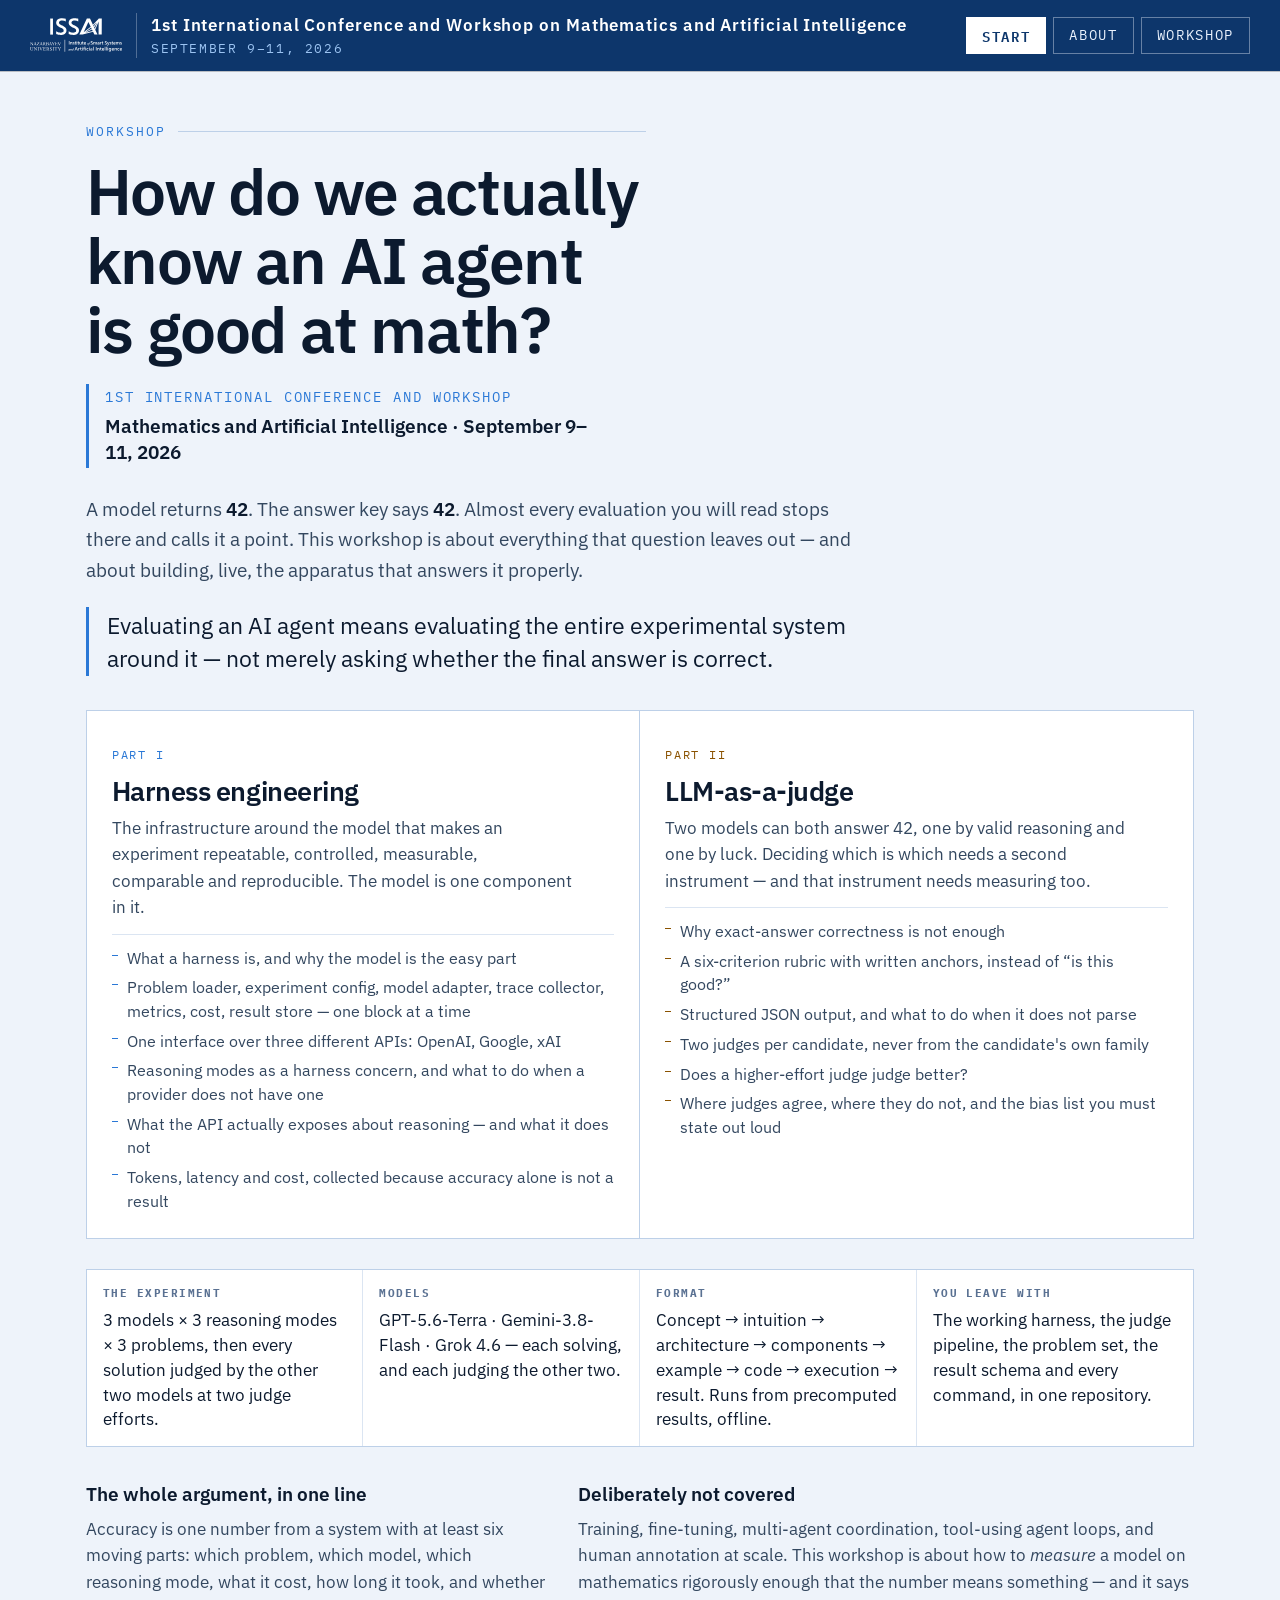
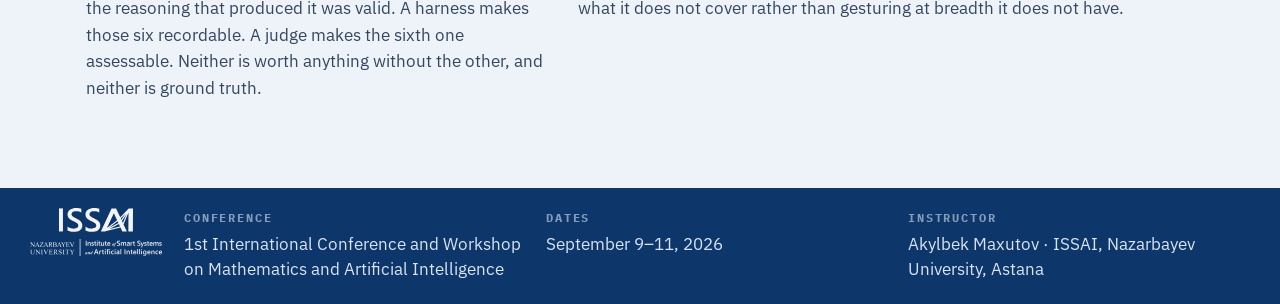
==== commit 866546d0: "update: new files" ====
--- a/index.html
+++ b/index.html
@@ -111,7 +111,7 @@
 html,body{margin:0;padding:0}
 body{
   background:var(--paper);color:var(--ink);
-  font-family:var(--sans);font-size:21.8px;line-height:1.55;
+  font-family:var(--sans);font-size:20.1px;line-height:1.55;
   -webkit-font-smoothing:antialiased;
 }
 img,svg{max-width:100%}
@@ -134,11 +134,11 @@
 .conf{display:flex;align-items:center;gap:14px;text-decoration:none;color:inherit;min-width:0}
 .conf__txt{
   border-left:1px solid rgba(234,242,253,.3);padding-left:14px;min-width:0;
-  font-family:var(--mono);font-size:14.6px;letter-spacing:.1em;text-transform:uppercase;
+  font-family:var(--mono);font-size:13.4px;letter-spacing:.1em;text-transform:uppercase;
   color:rgba(234,242,253,.72);line-height:1.5;
 }
 .conf__txt b{
-  display:block;color:#FFFFFF;font-weight:600;font-size:17.9px;letter-spacing:.055em;
+  display:block;color:#FFFFFF;font-weight:600;font-size:16.5px;letter-spacing:.055em;
   text-transform:none;font-family:var(--sans);
 }
 .conf__txt i{display:block;font-style:normal;color:#9CC4F2;letter-spacing:.12em}
@@ -146,7 +146,7 @@
 
 .navbtns{display:flex;gap:7px;margin-left:auto}
 .navbtn{
-  font-family:var(--mono);font-size:15.1px;letter-spacing:.12em;text-transform:uppercase;
+  font-family:var(--mono);font-size:13.9px;letter-spacing:.12em;text-transform:uppercase;
   padding:7px 15px;border:1px solid rgba(234,242,253,.4);color:#EAF2FD;text-decoration:none;
   background:transparent;transition:background .15s,border-color .15s,color .15s;white-space:nowrap;
 }
@@ -157,10 +157,10 @@
 .band--bot .band__in{padding-top:20px;padding-bottom:22px;align-items:flex-start}
 .foot__cols{display:grid;grid-template-columns:repeat(auto-fit,minmax(180px,1fr));gap:20px;flex:1}
 .fcol b{
-  display:block;font-family:var(--mono);font-size:13.4px;letter-spacing:.15em;
+  display:block;font-family:var(--mono);font-size:12.3px;letter-spacing:.15em;
   text-transform:uppercase;color:rgba(234,242,253,.55);margin-bottom:5px;
 }
-.fcol span{font-size:17.9px;line-height:1.5;color:rgba(234,242,253,.92);display:block}
+.fcol span{font-size:16.5px;line-height:1.5;color:rgba(234,242,253,.92);display:block}
 .fcol a{color:#9CC4F2}
 
 /* ==========================================================================
@@ -183,10 +183,10 @@
   padding:13px 16px 10px;border-bottom:1px solid var(--rule-soft);
   display:flex;align-items:baseline;gap:9px;
 }
-.rail__title{font-family:var(--mono);font-size:14.6px;letter-spacing:.15em;text-transform:uppercase;color:var(--meta)}
-.rail__count{margin-left:auto;font-family:var(--mono);font-size:14.6px;color:var(--meta);font-variant-numeric:tabular-nums}
+.rail__title{font-family:var(--mono);font-size:13.4px;letter-spacing:.15em;text-transform:uppercase;color:var(--meta)}
+.rail__count{margin-left:auto;font-family:var(--mono);font-size:13.4px;color:var(--meta);font-variant-numeric:tabular-nums}
 .rail__foot{padding:14px 16px 26px;border-top:1px solid var(--rule-soft);margin-top:10px}
-.rail__foot p{font-size:15px;color:var(--meta);line-height:1.5;margin:0}
+.rail__foot p{font-size:13.8px;color:var(--meta);line-height:1.5;margin:0}
 
 .nav__list{list-style:none;margin:0;padding:8px 0 4px}
 .nav__sub{list-style:none;margin:0;padding:0 0 5px}
@@ -195,17 +195,17 @@
 .nav__row .nav__link--top{flex:1;min-width:0}
 .nav__link{
   display:flex;align-items:baseline;gap:10px;text-decoration:none;color:var(--ink-2);
-  padding:7px 16px;font-size:18px;line-height:1.35;border-left:3px solid transparent;
+  padding:7px 16px;font-size:16.6px;line-height:1.35;border-left:3px solid transparent;
 }
 .nav__link:hover{background:var(--sunk);color:var(--ink)}
 .nav__link--top{font-weight:500}
 .nav__num{
-  font-family:var(--mono);font-size:13px;color:var(--meta);
+  font-family:var(--mono);font-size:12px;color:var(--meta);
   font-variant-numeric:tabular-nums;flex:0 0 auto;padding-top:2px;
 }
 .nav__label{min-width:0}
 .nav__link--sub{
-  padding:6px 18px 6px 48px;font-size:16.9px;color:var(--meta);
+  padding:6px 18px 6px 48px;font-size:15.5px;color:var(--meta);
 }
 .nav__link--sub:hover{color:var(--ink)}
 .nav__link.is-active{
@@ -227,7 +227,7 @@
 
 .railbtn{
   display:inline-flex;align-items:center;gap:8px;
-  font-family:var(--mono);font-size:15.1px;letter-spacing:.12em;text-transform:uppercase;
+  font-family:var(--mono);font-size:13.9px;letter-spacing:.12em;text-transform:uppercase;
   padding:7px 13px;border:1px solid rgba(234,242,253,.4);color:#EAF2FD;background:transparent;
   cursor:pointer;transition:background .15s,border-color .15s;
 }
@@ -257,10 +257,10 @@
 
 .partno{
   display:flex;align-items:center;gap:13px;margin:0 0 13px;
-  font-family:var(--mono);font-size:13.7px;letter-spacing:.16em;text-transform:uppercase;color:var(--blue-2);
+  font-family:var(--mono);font-size:12.6px;letter-spacing:.16em;text-transform:uppercase;color:var(--blue-2);
 }
 .partno b{
-  font-size:14.3px;color:#FFF;background:var(--blue);padding:3px 9px;font-weight:600;letter-spacing:.1em;
+  font-size:13.2px;color:#FFF;background:var(--blue);padding:3px 9px;font-weight:600;letter-spacing:.1em;
 }
 :root[data-theme="dark"] .partno b{color:#0A1220}
 @media (prefers-color-scheme:dark){:root:not([data-theme="light"]) .partno b{color:#0A1220}}
@@ -269,31 +269,43 @@
 .partno--judge b{background:var(--amber)}
 
 h1,h2,h3,h4{font-family:var(--sans);margin:0;color:var(--ink);text-wrap:balance;font-weight:600}
-h1{font-size:clamp(39.6px,4vw,68.3px);line-height:1.08;letter-spacing:-.022em}
-h2{font-size:clamp(30px,2.6vw,45.1px);line-height:1.16;letter-spacing:-.018em;margin-bottom:12px}
-h3{font-size:clamp(20.5px,1.5vw,24.6px);line-height:1.32}
-h4{font-size:18.5px}
+h1{font-size:clamp(36.4px,4vw,62.8px);line-height:1.08;letter-spacing:-.022em}
+h2{font-size:clamp(27.6px,2.6vw,41.5px);line-height:1.16;letter-spacing:-.018em;margin-bottom:12px}
+h3{font-size:clamp(18.9px,1.5vw,22.6px);line-height:1.32}
+h4{font-size:17px}
 p{margin:0 0 13px;max-width:70ch}
-.lede{font-size:clamp(20.5px,1.4vw,24.6px);color:var(--ink-2);line-height:1.6;max-width:66ch}
+.lede{font-size:clamp(18.9px,1.4vw,22.6px);color:var(--ink-2);line-height:1.6;max-width:66ch}
 strong{font-weight:600;color:var(--ink)}
 a{color:var(--blue)}
 em{font-style:italic}
 .eyebrow{
-  font-family:var(--mono);font-size:13.7px;letter-spacing:.16em;text-transform:uppercase;
+  font-family:var(--mono);font-size:12.6px;letter-spacing:.16em;text-transform:uppercase;
   color:var(--blue-2);display:flex;align-items:center;gap:12px;margin:0 0 15px;
 }
 .eyebrow::after{content:"";flex:1;height:1px;background:var(--rule)}
 .eyebrow--judge{color:var(--amber)}
 .quote{
   border-left:3px solid var(--blue-2);padding:2px 0 2px 18px;margin:0 0 20px;
-  font-size:clamp(21.8px,1.8vw,28.7px);line-height:1.42;max-width:58ch;color:var(--ink);
+  font-size:clamp(20.1px,1.8vw,26.4px);line-height:1.42;max-width:58ch;color:var(--ink);
 }
 .note{
-  font-size:17px;line-height:1.65;color:var(--meta);
+  font-size:15.6px;line-height:1.65;color:var(--meta);
   border-top:1px dashed var(--rule);padding-top:10px;margin-top:16px;max-width:84ch;
 }
 .mono{font-family:var(--mono);font-size:.94em}
 .scroll{overflow-x:auto}
+/* Identifiers must not be broken across lines. A table of them scrolls instead —
+   `gemini-3.8-flash` split over two rows is harder to read than a scrollbar.
+   Scoped to .idtbl: tables of prose still need to wrap normally. */
+.idtbl td,.idtbl th{white-space:nowrap}
+.idtbl td.wrapok{white-space:normal;overflow-wrap:break-word;min-width:26ch}
+.idtbl{min-width:100%}
+
+/* An identifier is a single token: a model name, a field name, a status. Breaking
+   one across lines costs more legibility than a scrollbar does. Anything wearing
+   .mono in a table is an identifier; .wrapok opts back out for a long JSON body. */
+td.mono:not(.wrapok),th.mono,td.nb{white-space:nowrap}
+.tallscroll td,.tallscroll th{white-space:nowrap}
 /* A long table that must stay clickable: capped in height and scrolled in place,
    so a detail panel rendered below it is still on screen after the click that
    asked for it. A 96-row table pushes its own detail off the bottom otherwise. */
@@ -303,7 +315,7 @@
 .tallscroll thead th:first-child{padding-left:12px}
 .tallscroll td:first-child{padding-left:12px}
 .tallscroll tbody tr:hover{background:var(--blue-soft)}
-.kbd{font-family:var(--mono);font-size:14.3px;border:1px solid var(--rule);
+.kbd{font-family:var(--mono);font-size:13.2px;border:1px solid var(--rule);
   border-bottom-width:2px;padding:1px 5px;color:var(--ink-2);background:var(--surface)}
 
 /* ---------- layout helpers ---------- */
@@ -321,45 +333,45 @@
 
 .card{background:var(--surface);border:1px solid var(--rule-soft);padding:16px 18px;box-shadow:var(--shadow)}
 .card h3{margin-bottom:6px}
-.card p{font-size:18.3px;color:var(--ink-2);margin:0;max-width:none}
+.card p{font-size:16.8px;color:var(--ink-2);margin:0;max-width:none}
 .card p+p{margin-top:8px}
-.card__k{font-family:var(--mono);font-size:13px;letter-spacing:.13em;text-transform:uppercase;color:var(--meta);display:block;margin-bottom:8px}
+.card__k{font-family:var(--mono);font-size:12px;letter-spacing:.13em;text-transform:uppercase;color:var(--meta);display:block;margin-bottom:8px}
 .card--blue{border-left:3px solid var(--blue-2)}
 .card--judge{border-left:3px solid var(--amber)}
 
 .tile{background:var(--surface);border:1px solid var(--rule-soft);padding:15px 17px;box-shadow:var(--shadow)}
-.tile__n{font-size:clamp(32.8px,2.9vw,47.8px);font-weight:600;line-height:1.05;color:var(--blue);
-  letter-spacing:-.02em;overflow-wrap:anywhere;min-width:0}
-.tile__l{font-family:var(--mono);font-size:13px;letter-spacing:.1em;text-transform:uppercase;color:var(--meta);margin-top:7px;line-height:1.55}
+.tile__n{font-size:clamp(30.2px,2.9vw,44px);font-weight:600;line-height:1.05;color:var(--blue);
+  letter-spacing:-.02em;overflow-wrap:break-word;min-width:0}
+.tile__l{font-family:var(--mono);font-size:12px;letter-spacing:.1em;text-transform:uppercase;color:var(--meta);margin-top:7px;line-height:1.55}
 .tile--judge .tile__n{color:var(--amber)}
 /* The four-questions tiles hold sentences, not labels. Uppercase mono at 11.6px
    in muted grey is the wrong instrument for that — it is built for a two-word
    caption. Sentence case, full ink, larger. */
 .tile--q .tile__l{
-  font-family:var(--sans);font-size:18.5px;letter-spacing:0;text-transform:none;
+  font-family:var(--sans);font-size:17px;letter-spacing:0;text-transform:none;
   color:var(--ink);line-height:1.45;margin-top:10px;
 }
 .tile--q .tile__l b{font-weight:600;color:var(--ink)}
 .tile--q{padding:18px 20px}
 
 .why{border-left:3px solid var(--blue-2);padding:1px 0 1px 15px;margin:0 0 15px}
-.why h3{font-size:19.8px;margin-bottom:5px}
-.why p{font-size:18.3px;color:var(--ink-2);margin:0}
+.why h3{font-size:18.2px;margin-bottom:5px}
+.why p{font-size:16.8px;color:var(--ink-2);margin:0}
 .bad{border-left:3px solid var(--fail);padding:1px 0 1px 15px;margin:0 0 14px}
 .good{border-left:3px solid var(--pass);padding:1px 0 1px 15px;margin:0 0 14px}
-.bad .lbl,.good .lbl{font-family:var(--mono);font-size:13px;letter-spacing:.13em;text-transform:uppercase;display:block;margin-bottom:4px}
+.bad .lbl,.good .lbl{font-family:var(--mono);font-size:12px;letter-spacing:.13em;text-transform:uppercase;display:block;margin-bottom:4px}
 .bad .lbl{color:var(--fail)} .good .lbl{color:var(--pass)}
-.bad p,.good p{font-size:18.3px;margin:0;line-height:1.5;color:var(--ink-2)}
-
-.tag{display:inline-block;font-family:var(--mono);font-size:13px;letter-spacing:.1em;text-transform:uppercase;padding:3px 8px;border:1px solid var(--rule);color:var(--meta)}
+.bad p,.good p{font-size:16.8px;margin:0;line-height:1.5;color:var(--ink-2)}
+
+.tag{display:inline-block;font-family:var(--mono);font-size:12px;letter-spacing:.1em;text-transform:uppercase;padding:3px 8px;border:1px solid var(--rule);color:var(--meta)}
 .tag--blue{color:var(--blue);border-color:var(--blue)}
 .tag--judge{color:var(--amber);border-color:var(--amber)}
 .tag--fail{color:var(--fail);border-color:var(--fail)}
 .tag--pass{color:var(--pass);border-color:var(--pass)}
 
-table{border-collapse:collapse;width:100%;font-size:18px}
+table{border-collapse:collapse;width:100%;font-size:16.6px}
 th,td{text-align:left;padding:8px 12px 8px 0;border-bottom:1px solid var(--rule-soft);vertical-align:top}
-th{font-family:var(--mono);font-size:13px;letter-spacing:.11em;text-transform:uppercase;color:var(--meta);font-weight:500;border-bottom-color:var(--rule)}
+th{font-family:var(--mono);font-size:12px;letter-spacing:.11em;text-transform:uppercase;color:var(--meta);font-weight:500;border-bottom-color:var(--rule)}
 td.num,th.num{font-family:var(--mono);font-variant-numeric:tabular-nums;text-align:right;padding-right:14px}
 
 /* ==========================================================================
@@ -367,9 +379,13 @@
    ========================================================================== */
 .code{background:var(--code-bg);border:1px solid var(--rule);box-shadow:var(--shadow);margin:0}
 .code__bar{display:flex;align-items:center;gap:12px;padding:7px 13px;border-bottom:1px solid rgba(255,255,255,.09);background:rgba(255,255,255,.03)}
-.code__file{font-family:var(--mono);font-size:15px;color:#A6C6EC;font-weight:500}
-.code__what{font-family:var(--mono);font-size:13px;letter-spacing:.1em;text-transform:uppercase;color:var(--code-dim);margin-left:auto;text-align:right}
-.code pre{margin:0;padding:12px 15px;overflow-x:auto;font-family:var(--mono);font-size:15.7px;line-height:1.62;color:var(--code-fg);tab-size:4}
+.code__file{font-family:var(--mono);font-size:13.8px;color:#A6C6EC;font-weight:500}
+.code__lines{font-family:var(--mono);font-size:12.9px;color:var(--code-dim);flex:0 0 auto}
+.code__what{font-family:var(--mono);font-size:12px;letter-spacing:.1em;text-transform:uppercase;color:var(--code-dim);margin-left:auto;text-align:right}
+/* A 143-line function is ~3,300px tall. Capped and scrolled, so a code block
+   is a panel on the page rather than a section of it, and the prose after it
+   stays reachable. */
+.code pre{margin:0;padding:12px 15px;max-height:min(62vh,600px);overflow:auto;font-family:var(--mono);font-size:14.4px;line-height:1.62;color:var(--code-fg);tab-size:4}
 .code pre code{font:inherit;color:inherit;white-space:pre-wrap;overflow-wrap:break-word}
 .code .k{color:var(--code-kw)} .code .s{color:var(--code-str)}
 .code .c{color:var(--code-com);font-style:italic}
@@ -377,18 +393,18 @@
 .code .n{color:var(--code-num)}
 
 .explain{border:1px solid var(--rule);border-top:0;background:var(--surface);padding:13px 15px 14px;margin:0 0 20px}
-.explain__lead{font-size:18.3px;line-height:1.55;color:var(--ink);margin:0 0 11px;max-width:none}
+.explain__lead{font-size:16.8px;line-height:1.55;color:var(--ink);margin:0 0 11px;max-width:none}
 .explain__lead b{color:var(--blue);font-weight:600}
 .explain__pts{list-style:none;margin:0;padding:0;display:grid;gap:8px}
-.explain__pts li{display:grid;grid-template-columns:minmax(88px,24%) 1fr;gap:12px;align-items:start;font-size:17.4px;line-height:1.5}
+.explain__pts li{display:grid;grid-template-columns:minmax(118px,30%) 1fr;gap:12px;align-items:start;font-size:16px;line-height:1.5}
 @media(max-width:560px){.explain__pts li{grid-template-columns:1fr;gap:2px}}
 /* Column 1 is CAPPED. Left to size on its content, a long token like
    `{"effort": ..., "summary": "auto"}` takes most of the row and squeezes the
    explanation into a column so narrow it wraps one word per line. */
 .explain__pts code{
-  font-family:var(--mono);font-size:15px;color:var(--blue);background:var(--sunk);
+  font-family:var(--mono);font-size:13.8px;color:var(--blue);background:var(--sunk);
   border:1px solid var(--rule-soft);padding:2px 6px;justify-self:start;
-  white-space:normal;overflow-wrap:anywhere;min-width:0;
+  white-space:normal;overflow-wrap:break-word;min-width:0;
 }
 .explain__pts span{color:var(--ink-2)}
 .explain__pts b{color:var(--ink);font-weight:600}
@@ -399,12 +415,12 @@
 .term{background:#08111F;border:1px solid var(--rule);box-shadow:var(--shadow);margin:0}
 .term__bar{display:flex;gap:6px;align-items:center;padding:7px 13px;border-bottom:1px solid rgba(255,255,255,.09);flex-wrap:wrap}
 .term__dot{width:8px;height:8px;border-radius:50%;background:#2C4160}
-.term__cmd{font-family:var(--mono);font-size:15px;color:#A6C6EC;margin-left:8px;overflow-wrap:anywhere;min-width:0}
-.term pre{margin:0;padding:12px 15px;overflow-x:auto;font-family:var(--mono);font-size:15.6px;line-height:1.6;color:#C2D3E8;white-space:pre;tab-size:4}
+.term__cmd{font-family:var(--mono);font-size:13.8px;color:#A6C6EC;margin-left:8px;overflow-wrap:break-word;min-width:0}
+.term pre{margin:0;padding:12px 15px;max-height:min(55vh,520px);overflow:auto;font-family:var(--mono);font-size:14.4px;line-height:1.6;color:#C2D3E8;white-space:pre;tab-size:4}
 .term .g{color:#6CC79C} .term .y{color:#E5BC70} .term .dimtxt{color:#5A7391}
 
 .copy{
-  margin-left:auto;font-family:var(--mono);font-size:12.3px;letter-spacing:.13em;text-transform:uppercase;
+  margin-left:auto;font-family:var(--mono);font-size:11.3px;letter-spacing:.13em;text-transform:uppercase;
   padding:4px 9px;border:1px solid rgba(166,198,236,.4);background:transparent;color:#A6C6EC;
   cursor:pointer;transition:background .14s,color .14s,border-color .14s;flex:0 0 auto;
 }
@@ -416,26 +432,26 @@
   display:grid;grid-template-columns:auto minmax(0,1fr) auto;gap:6px 11px;align-items:baseline;
   background:var(--code-bg);border:1px solid var(--rule);padding:9px 13px;
 }
-.cmd__p{font-family:var(--mono);font-size:15.7px;color:#6CC79C}
+.cmd__p{font-family:var(--mono);font-size:14.4px;color:#6CC79C}
 .cmd__t{
-  font-family:var(--mono);font-size:16.4px;color:#DCE8F7;
-  white-space:pre-wrap;overflow-wrap:anywhere;   /* wrap, never scroll out of reach */
+  font-family:var(--mono);font-size:15.1px;color:#DCE8F7;
+  white-space:pre-wrap;overflow-wrap:break-word;   /* wrap, never scroll out of reach */
 }
 .cmd__what{
-  grid-column:2;font-family:var(--mono);font-size:13px;letter-spacing:.1em;
+  grid-column:2;font-family:var(--mono);font-size:12px;letter-spacing:.1em;
   text-transform:uppercase;color:var(--code-dim);
 }
 .cmd__bar .copy{grid-column:3;grid-row:1;align-self:start;margin-left:0}
 .cmdgroup{margin:0 0 20px}
-.cmdgroup h4{font-family:var(--mono);font-size:13px;letter-spacing:.13em;text-transform:uppercase;color:var(--meta);margin:0 0 8px}
+.cmdgroup h4{font-family:var(--mono);font-size:12px;letter-spacing:.13em;text-transform:uppercase;color:var(--meta);margin:0 0 8px}
 
 details.more{border:1px solid var(--rule);background:var(--surface);margin:0 0 18px}
 details.more>summary{
-  cursor:pointer;padding:10px 14px;font-family:var(--mono);font-size:15px;letter-spacing:.1em;
+  cursor:pointer;padding:10px 14px;font-family:var(--mono);font-size:13.8px;letter-spacing:.1em;
   text-transform:uppercase;color:var(--blue);display:flex;gap:11px;align-items:center;list-style:none;
 }
 details.more>summary::-webkit-details-marker{display:none}
-details.more>summary::before{content:"▸";color:var(--meta);font-size:13.7px}
+details.more>summary::before{content:"▸";color:var(--meta);font-size:12.6px}
 details.more[open]>summary::before{content:"▾"}
 details.more>summary:hover{background:var(--sunk)}
 details.more .inner{padding:0 14px 14px}
@@ -445,19 +461,19 @@
    DIAGRAMS — HTML/CSS/SVG, responsive, one visual language
    ========================================================================== */
 .fig{background:var(--surface);border:1px solid var(--rule);box-shadow:var(--shadow);padding:clamp(14px,2vw,22px);margin:0 0 18px}
-.fig__cap{font-family:var(--mono);font-size:13px;letter-spacing:.13em;text-transform:uppercase;color:var(--meta);
+.fig__cap{font-family:var(--mono);font-size:12px;letter-spacing:.13em;text-transform:uppercase;color:var(--meta);
   margin:0 0 14px;display:flex;gap:10px;align-items:baseline;flex-wrap:wrap}
 .fig__cap b{color:var(--blue);font-weight:600}
 .fig__cap--judge b{color:var(--amber)}
-.fig__note{font-size:16.1px;color:var(--meta);line-height:1.5;margin:13px 0 0;padding-top:10px;border-top:1px dashed var(--rule)}
+.fig__note{font-size:14.8px;color:var(--meta);line-height:1.5;margin:13px 0 0;padding-top:10px;border-top:1px dashed var(--rule)}
 
 /* a node in any pipeline */
 .nd{
   border:1px solid var(--rule);background:var(--raised);padding:9px 12px;text-align:center;
   display:flex;flex-direction:column;gap:3px;min-width:0;
 }
-.nd b{font-family:var(--mono);font-size:15px;color:var(--ink);font-weight:600;line-height:1.3}
-.nd span{font-size:14.3px;color:var(--meta);line-height:1.35}
+.nd b{font-family:var(--mono);font-size:13.8px;color:var(--ink);font-weight:600;line-height:1.3}
+.nd span{font-size:13.2px;color:var(--meta);line-height:1.35}
 .nd--in{border-color:var(--rule);background:var(--sunk)}
 .nd--core{border-color:var(--blue-2);background:var(--blue-soft)}
 .nd--core b{color:var(--blue)}
@@ -484,7 +500,7 @@
 /* horizontal row with arrows */
 .rowfig{display:flex;align-items:stretch;gap:0;min-width:0;overflow-x:auto;padding-bottom:4px}
 .rowfig .nd{flex:1 1 0;min-width:118px}
-.rt{flex:0 0 22px;display:flex;align-items:center;justify-content:center;color:var(--flow);font-weight:600;font-size:19.2px}
+.rt{flex:0 0 22px;display:flex;align-items:center;justify-content:center;color:var(--flow);font-weight:600;font-size:17.7px}
 
 /* fan-out: one parent, N children */
 .fan{display:grid;gap:0;justify-items:center}
@@ -519,15 +535,15 @@
 
 /* the experiment matrix grid */
 .mx{width:100%;border-collapse:separate;border-spacing:2px;min-width:520px}
-.mx th{font-family:var(--mono);font-size:13px;letter-spacing:.1em;text-transform:uppercase;color:var(--meta);padding:6px 8px;border:0;text-align:center}
-.mx th.rowh{text-align:right;padding-right:12px;white-space:nowrap;color:var(--ink);font-size:14.3px;letter-spacing:.04em;text-transform:none;font-weight:600}
+.mx th{font-family:var(--mono);font-size:12px;letter-spacing:.1em;text-transform:uppercase;color:var(--meta);padding:6px 8px;border:0;text-align:center}
+.mx th.rowh{text-align:right;padding-right:12px;white-space:nowrap;color:var(--ink);font-size:13.2px;letter-spacing:.04em;text-transform:none;font-weight:600}
 .mx td{padding:0;border:0}
 .cell{
   display:flex;flex-direction:column;align-items:center;justify-content:center;gap:2px;
   padding:11px 8px;min-height:60px;border:1px solid var(--rule-soft);background:var(--surface);
 }
-.cell b{font-family:var(--mono);font-size:13.7px;font-weight:600}
-.cell span{font-family:var(--mono);font-size:12.3px;color:var(--meta)}
+.cell b{font-family:var(--mono);font-size:12.6px;font-weight:600}
+.cell span{font-family:var(--mono);font-size:11.3px;color:var(--meta)}
 .cell--low{background:color-mix(in srgb,var(--eff-low) 22%,var(--surface));border-color:var(--eff-low)}
 .cell--medium{background:color-mix(in srgb,var(--eff-med) 22%,var(--surface));border-color:var(--eff-med)}
 .cell--high{background:color-mix(in srgb,var(--eff-high) 22%,var(--surface));border-color:var(--eff-high)}
@@ -540,7 +556,7 @@
 .cell--none span{color:var(--meta)}
 
 /* legend, shared by diagrams and charts */
-.legend{display:flex;gap:16px;flex-wrap:wrap;padding:10px 2px 0;font-family:var(--mono);font-size:14.3px;color:var(--ink-2);align-items:center}
+.legend{display:flex;gap:16px;flex-wrap:wrap;padding:10px 2px 0;font-family:var(--mono);font-size:13.2px;color:var(--ink-2);align-items:center}
 .legend i{display:inline-block;width:11px;height:11px;vertical-align:-1px;margin-right:6px;border-radius:2px}
 .legend .l1{background:var(--series-1)} .legend .l2{background:var(--series-2)} .legend .l3{background:var(--series-3)}
 .legend .e1{background:var(--eff-low)} .legend .e2{background:var(--eff-med)} .legend .e3{background:var(--eff-high)}
@@ -551,31 +567,31 @@
    ========================================================================== */
 .chart{background:var(--surface);border:1px solid var(--rule-soft);padding:15px 16px 10px;box-shadow:var(--shadow)}
 .chart__h{display:flex;align-items:baseline;gap:11px;margin:0 0 4px;flex-wrap:wrap}
-.chart__h h4{font-size:18.5px;font-weight:600}
-.chart__h span{font-family:var(--mono);font-size:13px;letter-spacing:.1em;text-transform:uppercase;color:var(--meta);margin-left:auto}
+.chart__h h4{font-size:17px;font-weight:600}
+.chart__h span{font-family:var(--mono);font-size:12px;letter-spacing:.1em;text-transform:uppercase;color:var(--meta);margin-left:auto}
 .chart svg{display:block;width:100%;height:auto;overflow:visible}
 .chart .ax{stroke:var(--rule);stroke-width:1}
 .chart .gr{stroke:var(--grid);stroke-width:1}
-.chart .tk{fill:var(--meta);font-family:var(--mono);font-size:12.3px}
-.chart .vl{fill:var(--ink);font-family:var(--mono);font-size:13px;font-weight:600}
-.chart .cat{fill:var(--ink-2);font-family:var(--mono);font-size:13px}
+.chart .tk{fill:var(--meta);font-family:var(--mono);font-size:11.3px}
+.chart .vl{fill:var(--ink);font-family:var(--mono);font-size:12px;font-weight:600}
+.chart .cat{fill:var(--ink-2);font-family:var(--mono);font-size:12px}
 .chart__tbl{margin-top:10px;border-top:1px dashed var(--rule);padding-top:8px}
 .chart__tbl summary{
-  cursor:pointer;font-family:var(--mono);font-size:13px;letter-spacing:.12em;
+  cursor:pointer;font-family:var(--mono);font-size:12px;letter-spacing:.12em;
   text-transform:uppercase;color:var(--meta);list-style:none;
 }
 .chart__tbl summary::-webkit-details-marker{display:none}
 .chart__tbl summary::before{content:"▸ ";color:var(--meta)}
 .chart__tbl[open] summary::before{content:"▾ "}
-.chart__tbl table{margin-top:9px;font-size:16.4px}
+.chart__tbl table{margin-top:9px;font-size:15.1px}
 
 .failgrp{border:1px solid var(--rule);background:var(--surface);padding:12px 14px;margin:0 0 10px}
 .failgrp__h{display:flex;align-items:center;gap:10px;flex-wrap:wrap;margin-bottom:7px}
-.failgrp__h b{font-family:var(--mono);font-size:15px;color:var(--ink)}
-.failgrp__n{margin-left:auto;font-family:var(--mono);font-size:13.7px;color:var(--meta)}
-.failgrp__m{font-family:var(--mono);font-size:15.7px;color:var(--fail);margin:0 0 8px;overflow-wrap:anywhere;max-width:none}
+.failgrp__h b{font-family:var(--mono);font-size:13.8px;color:var(--ink)}
+.failgrp__n{margin-left:auto;font-family:var(--mono);font-size:12.6px;color:var(--meta)}
+.failgrp__m{font-family:var(--mono);font-size:14.4px;color:var(--fail);margin:0 0 8px;overflow-wrap:break-word;max-width:none}
 .failgrp ul{list-style:none;margin:0;padding:0;display:grid;gap:3px;border-top:1px dashed var(--rule);padding-top:8px}
-.failgrp li{font-family:var(--mono);font-size:15px;color:var(--ink-2)}
+.failgrp li{font-family:var(--mono);font-size:13.8px;color:var(--ink-2)}
 
 /* ==========================================================================
    RESULTS INTERFACE
@@ -586,63 +602,63 @@
 }
 .simbanner__i{
   flex:0 0 auto;width:19px;height:19px;border-radius:50%;background:var(--st-warn);color:#1A1300;
-  display:flex;align-items:center;justify-content:center;font-weight:700;font-size:17.8px;
-}
-.simbanner b{display:block;font-size:17px;color:var(--ink);margin-bottom:3px}
-.simbanner p{margin:0;font-size:16.9px;color:var(--ink-2);line-height:1.5;max-width:none}
+  display:flex;align-items:center;justify-content:center;font-weight:700;font-size:16.4px;
+}
+.simbanner b{display:block;font-size:15.6px;color:var(--ink);margin-bottom:3px}
+.simbanner p{margin:0;font-size:15.5px;color:var(--ink-2);line-height:1.5;max-width:none}
 
 .picker{
   display:grid;grid-template-columns:repeat(auto-fit,minmax(275px,1fr));gap:14px;
   background:var(--surface);border:1px solid var(--rule);padding:14px 16px;margin:0 0 16px;
 }
-.picker label{display:block;font-family:var(--mono);font-size:14px;letter-spacing:.13em;text-transform:uppercase;color:var(--meta);margin-bottom:6px}
+.picker label{display:block;font-family:var(--mono);font-size:12.9px;letter-spacing:.13em;text-transform:uppercase;color:var(--meta);margin-bottom:6px}
 .picker select{
-  width:100%;font-family:var(--mono);font-size:19px;padding:11px 12px;
+  width:100%;font-family:var(--mono);font-size:17.5px;padding:11px 12px;
   border:1px solid var(--rule);background:var(--raised);color:var(--ink);
 }
 .picker select:disabled{opacity:.45;cursor:not-allowed}
-.picker__hint{grid-column:1/-1;font-size:15.7px;color:var(--meta);margin:0}
+.picker__hint{grid-column:1/-1;font-size:14.4px;color:var(--meta);margin:0}
 
 .panel{background:var(--surface);border:1px solid var(--rule);box-shadow:var(--shadow);margin:0 0 16px}
 .panel__h{
   display:flex;align-items:center;gap:12px;flex-wrap:wrap;padding:11px 16px;
   background:var(--sunk);border-bottom:1px solid var(--rule);
 }
-.panel__h h3{font-size:19.2px}
+.panel__h h3{font-size:17.7px}
 .panel__h .tag{margin-left:auto}
 .panel__b{padding:15px 16px}
 .panel__b>:last-child{margin-bottom:0}
 
-.kv{display:grid;grid-template-columns:repeat(auto-fit,minmax(128px,1fr));gap:0;border:1px solid var(--rule-soft)}
+.kv{display:grid;grid-template-columns:repeat(auto-fit,minmax(178px,1fr));gap:0;border:1px solid var(--rule-soft)}
 .kv>div{padding:10px 12px;border-right:1px solid var(--rule-soft);border-bottom:1px solid var(--rule-soft)}
 /* A row whose value is a long literal (a JSON request body) needs the whole
    width; in a 128px auto-fit cell it stacks one token per line. */
 .kv__wide{grid-column:1/-1}
-.kv b{display:block;font-family:var(--mono);font-size:11.6px;letter-spacing:.13em;text-transform:uppercase;color:var(--meta);margin-bottom:4px}
-.kv span{font-family:var(--mono);font-size:18.5px;color:var(--ink);font-variant-numeric:tabular-nums;
-  display:block;overflow-wrap:anywhere;line-height:1.4}
-.kv span.na{color:var(--meta);font-size:15.7px}
+.kv b{display:block;font-family:var(--mono);font-size:10.7px;letter-spacing:.13em;text-transform:uppercase;color:var(--meta);margin-bottom:4px}
+.kv span{font-family:var(--mono);font-size:17px;color:var(--ink);font-variant-numeric:tabular-nums;
+  display:block;overflow-wrap:break-word;line-height:1.4}
+.kv span.na{color:var(--meta);font-size:14.4px}
 .kv .ok{color:var(--pass);font-weight:600}
 .kv .no{color:var(--fail);font-weight:600}
 
 .sol{
-  background:var(--code-bg);color:var(--code-fg);font-family:var(--mono);font-size:15.7px;
-  line-height:1.6;padding:13px 15px;white-space:pre-wrap;overflow-wrap:break-word;
-  max-height:340px;overflow-y:auto;border:1px solid var(--rule);
+  background:var(--code-bg);color:var(--code-fg);font-family:var(--mono);font-size:14.4px;
+  line-height:1.6;padding:13px 15px;white-space:pre-wrap;overflow-wrap:normal;
+  max-height:340px;overflow:auto;border:1px solid var(--rule);
 }
 .sol--sum{background:var(--amber-soft);color:var(--ink);border-color:var(--amber)}
-.exposure{display:flex;gap:9px;align-items:center;font-size:16.4px;color:var(--ink-2);margin:0 0 9px}
-.exposure b{font-family:var(--mono);font-size:12.3px;letter-spacing:.12em;text-transform:uppercase;padding:3px 8px;border:1px solid currentColor}
+.exposure{display:flex;gap:9px;align-items:center;font-size:15.1px;color:var(--ink-2);margin:0 0 9px}
+.exposure b{font-family:var(--mono);font-size:11.3px;letter-spacing:.12em;text-transform:uppercase;padding:3px 8px;border:1px solid currentColor}
 .exposure b.summary{color:var(--amber)} .exposure b.token_count_only{color:var(--blue)} .exposure b.none{color:var(--meta)}
 
 /* rubric bars */
 .rub{display:grid;gap:7px}
-.rubrow{display:grid;grid-template-columns:minmax(88px,auto) 1fr auto;gap:11px;align-items:center;font-size:16.4px}
-.rubrow__l{font-family:var(--mono);font-size:14.3px;color:var(--meta);white-space:nowrap}
+.rubrow{display:grid;grid-template-columns:minmax(88px,auto) 1fr auto;gap:11px;align-items:center;font-size:15.1px}
+.rubrow__l{font-family:var(--mono);font-size:13.2px;color:var(--meta);white-space:nowrap}
 .rubrow__t{height:15px;background:var(--sunk);border:1px solid var(--rule-soft);position:relative;display:flex}
 .rubrow__f{background:var(--blue-2);height:100%}
 .rubrow__f--b{background:var(--amber)}
-.rubrow__v{font-family:var(--mono);font-size:15px;font-variant-numeric:tabular-nums;color:var(--ink);white-space:nowrap}
+.rubrow__v{font-family:var(--mono);font-size:13.8px;font-variant-numeric:tabular-nums;color:var(--ink);white-space:nowrap}
 .rubrow__v i{font-style:normal;color:var(--meta)}
 
 /* judge side-by-side */
@@ -652,34 +668,34 @@
 .jcol+.jcol{border-left:1px solid var(--rule)}
 @media(max-width:820px){.jcol+.jcol{border-left:0;border-top:1px solid var(--rule)}}
 .jcol__h{display:flex;align-items:baseline;gap:9px;margin:0 0 11px;flex-wrap:wrap}
-.jcol__h b{font-size:18.5px;color:var(--ink)}
-.jcol__h span{font-family:var(--mono);font-size:13px;letter-spacing:.1em;text-transform:uppercase;color:var(--meta)}
+.jcol__h b{font-size:17px;color:var(--ink)}
+.jcol__h span{font-family:var(--mono);font-size:12px;letter-spacing:.1em;text-transform:uppercase;color:var(--meta)}
 .keypts{margin:0 0 10px;border-left:3px solid var(--amber);padding:2px 0 2px 13px}
-.keypts>b{display:block;font-family:var(--mono);font-size:12.3px;letter-spacing:.13em;text-transform:uppercase;color:var(--amber);margin-bottom:6px}
+.keypts>b{display:block;font-family:var(--mono);font-size:11.3px;letter-spacing:.13em;text-transform:uppercase;color:var(--amber);margin-bottom:6px}
 .keypts ol{margin:0;padding-left:17px;display:grid;gap:5px}
-.keypts li{font-size:16.9px;line-height:1.5;color:var(--ink-2)}
-.keypts li::marker{color:var(--amber);font-family:var(--mono);font-size:13.7px}
-.jcol__x{font-size:16.8px;color:var(--ink-2);line-height:1.55;margin:11px 0 0;border-top:1px dashed var(--rule);padding-top:9px}
+.keypts li{font-size:15.5px;line-height:1.5;color:var(--ink-2)}
+.keypts li::marker{color:var(--amber);font-family:var(--mono);font-size:12.6px}
+.jcol__x{font-size:15.5px;color:var(--ink-2);line-height:1.55;margin:11px 0 0;border-top:1px dashed var(--rule);padding-top:9px}
 
 /* agreement indicators — status colour ALWAYS with an icon and a word */
 .agree{display:grid;gap:0;border:1px solid var(--rule)}
-.agrow{display:grid;grid-template-columns:minmax(90px,1fr) minmax(64px,.85fr) minmax(64px,.85fr) minmax(112px,.95fr);
+.agrow{display:grid;grid-template-columns:minmax(124px,1fr) minmax(72px,.8fr) minmax(72px,.8fr) minmax(124px,.9fr);
   gap:0;align-items:center;border-bottom:1px solid var(--rule-soft);background:var(--surface)}
 .agrow:last-child{border-bottom:0}
 .agrow--h{background:var(--sunk)}
-.agrow>div{padding:9px 12px;font-size:16.8px}
-.agrow--h>div{font-family:var(--mono);font-size:11.6px;letter-spacing:.13em;text-transform:uppercase;color:var(--meta)}
-.agrow .n{font-family:var(--mono);font-variant-numeric:tabular-nums;text-align:center;font-size:17px;
-  overflow-wrap:anywhere;line-height:1.35}
-.badge{display:inline-flex;align-items:center;gap:6px;font-family:var(--mono);font-size:13.7px;letter-spacing:.08em;text-transform:uppercase;font-weight:600}
-.badge__i{width:14px;height:14px;flex:0 0 auto;display:flex;align-items:center;justify-content:center;border-radius:50%;font-size:12.3px;color:#0B0B0B;font-weight:700}
+.agrow>div{padding:9px 12px;white-space:nowrap;font-size:15.5px}
+.agrow--h>div{font-family:var(--mono);font-size:10.7px;letter-spacing:.13em;text-transform:uppercase;color:var(--meta)}
+.agrow .n{font-family:var(--mono);font-variant-numeric:tabular-nums;text-align:center;font-size:15.6px;
+  overflow-wrap:break-word;line-height:1.35}
+.badge{display:inline-flex;align-items:center;gap:6px;font-family:var(--mono);font-size:12.6px;letter-spacing:.08em;text-transform:uppercase;font-weight:600}
+.badge__i{width:14px;height:14px;flex:0 0 auto;display:flex;align-items:center;justify-content:center;border-radius:50%;font-size:11.3px;color:#0B0B0B;font-weight:700}
 .badge--exact .badge__i{background:var(--st-good);color:#fff} .badge--exact{color:var(--pass)}
 .badge--close .badge__i{background:var(--st-good);color:#fff} .badge--close{color:var(--pass)}
 .badge--moderate .badge__i{background:var(--st-warn)} .badge--moderate{color:var(--amber)}
 .badge--low .badge__i{background:var(--st-crit);color:#fff} .badge--low{color:var(--fail)}
 .badge--na .badge__i{background:var(--meta);color:#fff} .badge--na{color:var(--meta)}
 
-.verdictpill{font-family:var(--mono);font-size:13.7px;letter-spacing:.1em;text-transform:uppercase;padding:3px 9px;border:1px solid currentColor;font-weight:600}
+.verdictpill{font-family:var(--mono);font-size:12.6px;letter-spacing:.1em;text-transform:uppercase;padding:3px 9px;border:1px solid currentColor;font-weight:600}
 .verdictpill--pass{color:var(--pass)} .verdictpill--fail{color:var(--fail)}
 
 /* ==========================================================================
@@ -690,10 +706,10 @@
 .twocol__c{background:var(--surface);padding:16px 18px}
 .twocol__c+.twocol__c{border-left:1px solid var(--rule)}
 @media(max-width:760px){.twocol__c+.twocol__c{border-left:0;border-top:1px solid var(--rule)}}
-.twocol__h{font-family:var(--mono);font-size:13.7px;letter-spacing:.13em;text-transform:uppercase;margin:0 0 13px;color:var(--pass)}
+.twocol__h{font-family:var(--mono);font-size:12.6px;letter-spacing:.13em;text-transform:uppercase;margin:0 0 13px;color:var(--pass)}
 .twocol__c--bad .twocol__h{color:var(--fail)}
 .twocol ul{list-style:none;margin:0;padding:0;display:grid;gap:9px}
-.twocol li{font-size:17.5px;line-height:1.5;padding-left:19px;position:relative;color:var(--ink-2)}
+.twocol li{font-size:16.1px;line-height:1.5;padding-left:19px;position:relative;color:var(--ink-2)}
 .twocol li b{color:var(--ink);font-weight:600;display:block}
 .twocol li::before{position:absolute;left:0;content:"+";color:var(--pass);font-weight:700;font-family:var(--mono)}
 .twocol__c--bad li::before{content:"−";color:var(--fail)}
@@ -707,11 +723,11 @@
 .cl li{
   list-style:none;counter-increment:cl;position:relative;
   padding:9px 0 9px 38px;border-bottom:1px solid var(--rule-soft);
-  font-size:18px;line-height:1.62;max-width:74ch;
+  font-size:16.6px;line-height:1.62;max-width:74ch;
 }
 .cl li::before{
   content:counter(cl,decimal-leading-zero);position:absolute;left:0;top:11px;
-  font-family:var(--mono);font-size:13.7px;color:var(--meta);font-variant-numeric:tabular-nums;
+  font-family:var(--mono);font-size:12.6px;color:var(--meta);font-variant-numeric:tabular-nums;
 }
 .cl li b{color:var(--ink)}
 .cl--judge li::before{color:var(--amber)}
@@ -723,94 +739,94 @@
 @media(max-width:640px){.dims__legs{grid-template-columns:1fr}}
 .dims__sub{display:grid;grid-template-columns:repeat(3,1fr);gap:6px;width:100%;margin-top:0}
 .dims__sub .nd{padding:7px 8px}
-.dims__sub .nd b{font-size:13.7px}
+.dims__sub .nd b{font-size:12.6px}
 
 /* ==========================================================================
    APPENDIX — every component, every line, each one explained
    ========================================================================== */
 .filehead{display:flex;align-items:baseline;gap:14px;flex-wrap:wrap;border-bottom:2px solid var(--blue);padding-bottom:9px;margin-bottom:18px}
-.filehead__p{font-family:var(--mono);font-size:clamp(20.5px,1.8vw,27.3px);font-weight:600;color:var(--blue)}
-.filehead__m{font-family:var(--mono);font-size:13.7px;letter-spacing:.1em;text-transform:uppercase;color:var(--meta);margin-left:auto}
+.filehead__p{font-family:var(--mono);font-size:clamp(18.9px,1.8vw,25.1px);font-weight:600;color:var(--blue)}
+.filehead__m{font-family:var(--mono);font-size:12.6px;letter-spacing:.1em;text-transform:uppercase;color:var(--meta);margin-left:auto}
 .fullfile{display:grid;gap:18px}
 .comp{display:grid;grid-template-columns:minmax(0,1.25fr) minmax(0,1fr);gap:0;border:1px solid var(--rule);background:var(--surface)}
 @media(max-width:900px){.comp{grid-template-columns:1fr}}
 .comp__h{grid-column:1/-1;display:flex;align-items:center;gap:11px;flex-wrap:wrap;padding:7px 13px;background:var(--sunk);border-bottom:1px solid var(--rule)}
-.comp__kind{font-family:var(--mono);font-size:12.3px;letter-spacing:.13em;text-transform:uppercase;color:#FFF;background:var(--blue);padding:2px 7px}
+.comp__kind{font-family:var(--mono);font-size:11.3px;letter-spacing:.13em;text-transform:uppercase;color:#FFF;background:var(--blue);padding:2px 7px}
 :root[data-theme="dark"] .comp__kind{color:#0A1220}
 @media (prefers-color-scheme:dark){:root:not([data-theme="light"]) .comp__kind{color:#0A1220}}
 .comp--class .comp__kind{background:var(--amber)}
 .comp--const .comp__kind,.comp--imports .comp__kind,.comp--docstring .comp__kind,
 .comp--bootstrap .comp__kind,.comp--main .comp__kind,.comp--file .comp__kind{background:var(--meta)}
-.comp__name{font-family:var(--mono);font-size:17px;font-weight:600;color:var(--ink)}
-.comp__lines{font-family:var(--mono);font-size:13.7px;color:var(--meta);margin-left:auto;font-variant-numeric:tabular-nums}
+.comp__name{font-family:var(--mono);font-size:15.6px;font-weight:600;color:var(--ink)}
+.comp__lines{font-family:var(--mono);font-size:12.6px;color:var(--meta);margin-left:auto;font-variant-numeric:tabular-nums}
 .code--comp{border:0;box-shadow:none;border-right:1px solid var(--rule)}
 @media(max-width:900px){.code--comp{border-right:0;border-bottom:1px solid var(--rule)}}
-.code--comp pre{padding:12px 14px;font-size:15px;line-height:1.6}
+.code--comp pre{padding:12px 14px;font-size:13.8px;line-height:1.6}
 .comp__x{padding:13px 16px;background:var(--surface)}
-.comp__x p{font-size:17.6px;line-height:1.6;color:var(--ink-2);margin:0;max-width:none}
-.comp__x code{font-family:var(--mono);font-size:15px;color:var(--blue);background:var(--sunk);border:1px solid var(--rule-soft);padding:1px 4px}
-.cite{margin-top:11px !important;padding-top:9px;border-top:1px dashed var(--rule);font-family:var(--mono);font-size:14.3px;line-height:1.55;color:var(--amber) !important;display:flex;gap:9px;align-items:baseline}
-.cite span{font-size:11.6px;letter-spacing:.14em;text-transform:uppercase;color:var(--meta);flex:0 0 auto;border:1px solid var(--rule);padding:1px 5px}
+.comp__x p{font-size:16.2px;line-height:1.6;color:var(--ink-2);margin:0;max-width:none}
+.comp__x code{font-family:var(--mono);font-size:13.8px;color:var(--blue);background:var(--sunk);border:1px solid var(--rule-soft);padding:1px 4px}
+.cite{margin-top:11px !important;padding-top:9px;border-top:1px dashed var(--rule);font-family:var(--mono);font-size:13.2px;line-height:1.55;color:var(--amber) !important;display:flex;gap:9px;align-items:baseline}
+.cite span{font-size:10.7px;letter-spacing:.14em;text-transform:uppercase;color:var(--meta);flex:0 0 auto;border:1px solid var(--rule);padding:1px 5px}
 details.file{border:1px solid var(--rule);background:var(--surface);margin-bottom:8px}
-details.file>summary{cursor:pointer;padding:10px 14px;font-family:var(--mono);font-size:16.4px;color:var(--blue);display:flex;gap:12px;align-items:center;list-style:none}
+details.file>summary{cursor:pointer;padding:10px 14px;font-family:var(--mono);font-size:15.1px;color:var(--blue);display:flex;gap:12px;align-items:center;list-style:none}
 details.file>summary::-webkit-details-marker{display:none}
-details.file>summary::before{content:"▸";color:var(--meta);font-size:13.7px}
+details.file>summary::before{content:"▸";color:var(--meta);font-size:12.6px}
 details.file[open]>summary::before{content:"▾"}
-details.file>summary b{margin-left:auto;font-family:var(--mono);font-size:13px;color:var(--meta);font-weight:400;letter-spacing:.08em}
+details.file>summary b{margin-left:auto;font-family:var(--mono);font-size:12px;color:var(--meta);font-weight:400;letter-spacing:.08em}
 details.file>summary:hover{background:var(--sunk)}
 details.file .fullfile{padding:0 14px 16px}
 details.file .filehead{display:none}
 .pkgh{display:flex;align-items:baseline;gap:12px;margin:22px 0 10px}
-.pkgh h3{font-family:var(--mono);font-size:17.8px;color:var(--blue)}
-.pkgh span{font-size:15.7px;color:var(--meta)}
+.pkgh h3{font-family:var(--mono);font-size:16.4px;color:var(--blue)}
+.pkgh span{font-size:14.4px;color:var(--meta)}
 
 /* ==========================================================================
    INDEX + ABOUT
    ========================================================================== */
 .hero{padding:clamp(26px,4vw,54px) 0 0}
-.hero h1{font-size:clamp(43.7px,5vw,84.7px);max-width:18ch;margin-bottom:20px}
+.hero h1{font-size:clamp(40.2px,5vw,77.9px);max-width:18ch;margin-bottom:20px}
 .confmark{
   display:grid;gap:5px;border-left:3px solid var(--blue-2);padding:3px 0 3px 16px;margin:0 0 26px;
 }
-.confmark b{font-size:clamp(19.2px,1.5vw,23.2px);color:var(--ink);font-weight:600;line-height:1.35;max-width:44ch}
-.confmark span{font-family:var(--mono);font-size:15px;letter-spacing:.14em;text-transform:uppercase;color:var(--blue-2)}
+.confmark b{font-size:clamp(17.7px,1.5vw,21.3px);color:var(--ink);font-weight:600;line-height:1.35;max-width:44ch}
+.confmark span{font-family:var(--mono);font-size:13.8px;letter-spacing:.14em;text-transform:uppercase;color:var(--blue-2)}
 .parts2{display:grid;grid-template-columns:repeat(auto-fit,minmax(310px,1fr));gap:0;border:1px solid var(--rule);margin-top:clamp(22px,3vw,34px)}
 .p2{background:var(--surface);padding:clamp(17px,2.2vw,25px);border-right:1px solid var(--rule)}
 .p2:last-child{border-right:0}
 @media(max-width:680px){.p2{border-right:0;border-bottom:1px solid var(--rule)}.p2:last-child{border-bottom:0}}
-.p2__n{font-family:var(--mono);font-size:13px;letter-spacing:.15em;text-transform:uppercase;color:var(--blue-2)}
+.p2__n{font-family:var(--mono);font-size:12px;letter-spacing:.15em;text-transform:uppercase;color:var(--blue-2)}
 .p2--judge .p2__n{color:var(--amber)}
-.p2 h2{font-size:clamp(26px,2.1vw,34.2px);margin:8px 0}
-.p2>p{font-size:18.6px;color:var(--ink-2);line-height:1.55;margin:0 0 13px;max-width:46ch}
+.p2 h2{font-size:clamp(23.9px,2.1vw,31.5px);margin:8px 0}
+.p2>p{font-size:17.1px;color:var(--ink-2);line-height:1.55;margin:0 0 13px;max-width:46ch}
 .p2 ul{list-style:none;margin:0;padding:12px 0 0;display:grid;gap:6px;border-top:1px solid var(--rule-soft)}
-.p2 li{font-size:17.2px;color:var(--ink-2);line-height:1.5;padding-left:15px;position:relative}
+.p2 li{font-size:15.8px;color:var(--ink-2);line-height:1.5;padding-left:15px;position:relative}
 .p2 li::before{content:"";position:absolute;left:0;top:8px;width:6px;height:1px;background:var(--blue-2)}
 .p2--judge li::before{background:var(--amber)}
 .facts{display:grid;grid-template-columns:repeat(auto-fit,minmax(200px,1fr));gap:0;border:1px solid var(--rule);margin-top:clamp(20px,2.6vw,30px)}
 .fact{background:var(--surface);padding:14px 16px;border-right:1px solid var(--rule-soft)}
 .fact:last-child{border-right:0}
-.fact b{font-family:var(--mono);font-size:12.3px;letter-spacing:.13em;text-transform:uppercase;color:var(--meta);display:block;margin-bottom:6px}
-.fact span{font-size:18px;color:var(--ink);line-height:1.5;display:block}
+.fact b{font-family:var(--mono);font-size:11.3px;letter-spacing:.13em;text-transform:uppercase;color:var(--meta);display:block;margin-bottom:6px}
+.fact span{font-size:16.6px;color:var(--ink);line-height:1.5;display:block}
 
 .bio{display:grid;grid-template-columns:minmax(0,205px) minmax(0,1fr);gap:clamp(18px,3vw,40px);align-items:start}
 @media(max-width:760px){.bio{grid-template-columns:1fr}}
 .portrait{border:1px solid var(--rule);background:var(--sunk);aspect-ratio:4/5;display:flex;flex-direction:column;align-items:center;justify-content:center;gap:13px;padding:18px;text-align:center}
 .portrait .logo{width:112px;height:41px;opacity:.92;color:var(--blue)}
-.portrait span{font-family:var(--mono);font-size:13px;letter-spacing:.11em;text-transform:uppercase;color:var(--meta);line-height:1.7}
-.bio__name{font-size:clamp(35.5px,3.6vw,54.7px);font-weight:600;line-height:1.06;letter-spacing:-.022em;margin:0 0 5px}
-.bio__role{font-family:var(--mono);font-size:15.7px;letter-spacing:.08em;text-transform:uppercase;color:var(--blue-2);margin:0 0 18px;line-height:1.7}
+.portrait span{font-family:var(--mono);font-size:12px;letter-spacing:.11em;text-transform:uppercase;color:var(--meta);line-height:1.7}
+.bio__name{font-size:clamp(32.7px,3.6vw,50.3px);font-weight:600;line-height:1.06;letter-spacing:-.022em;margin:0 0 5px}
+.bio__role{font-family:var(--mono);font-size:14.4px;letter-spacing:.08em;text-transform:uppercase;color:var(--blue-2);margin:0 0 18px;line-height:1.7}
 .creds{list-style:none;margin:20px 0 0;padding:0;display:grid;border-top:1px solid var(--rule)}
-.creds li{display:grid;grid-template-columns:118px 1fr;gap:15px;padding:11px 0;border-bottom:1px solid var(--rule-soft);font-size:18.6px;line-height:1.55}
+.creds li{display:grid;grid-template-columns:118px 1fr;gap:15px;padding:11px 0;border-bottom:1px solid var(--rule-soft);font-size:17.1px;line-height:1.55}
 @media(max-width:560px){.creds li{grid-template-columns:1fr;gap:3px}}
-.creds b{font-family:var(--mono);font-size:13px;letter-spacing:.11em;text-transform:uppercase;color:var(--meta);font-weight:500;padding-top:3px}
+.creds b{font-family:var(--mono);font-size:12px;letter-spacing:.11em;text-transform:uppercase;color:var(--meta);font-weight:500;padding-top:3px}
 .pubs{display:grid;margin:0;padding:0;list-style:none;counter-reset:pb;border-top:1px solid var(--rule)}
 .pubs li{counter-increment:pb;display:grid;grid-template-columns:34px 1fr;gap:14px;padding:14px 0;border-bottom:1px solid var(--rule-soft)}
-.pubs li::before{content:counter(pb,decimal-leading-zero);font-family:var(--mono);font-size:15px;color:var(--meta);padding-top:3px;font-variant-numeric:tabular-nums}
-.pubs .au{font-size:17.5px;color:var(--ink-2);line-height:1.5;display:block}
-.pubs .ti{font-size:19.5px;font-weight:600;color:var(--ink);line-height:1.4;display:block;margin:3px 0 4px}
-.pubs .vn{font-family:var(--mono);font-size:15px;color:var(--blue-2);display:block}
+.pubs li::before{content:counter(pb,decimal-leading-zero);font-family:var(--mono);font-size:13.8px;color:var(--meta);padding-top:3px;font-variant-numeric:tabular-nums}
+.pubs .au{font-size:16.1px;color:var(--ink-2);line-height:1.5;display:block}
+.pubs .ti{font-size:17.9px;font-weight:600;color:var(--ink);line-height:1.4;display:block;margin:3px 0 4px}
+.pubs .vn{font-family:var(--mono);font-size:13.8px;color:var(--blue-2);display:block}
 .pubs .me{color:var(--blue);font-weight:600}
-.yr{font-family:var(--mono);font-size:13px;letter-spacing:.13em;text-transform:uppercase;color:var(--meta);border:1px solid var(--rule);padding:2px 7px;margin-left:8px}
+.yr{font-family:var(--mono);font-size:12px;letter-spacing:.13em;text-transform:uppercase;color:var(--meta);border:1px solid var(--rule);padding:2px 7px;margin-left:8px}
 
 /* ==========================================================================
    PRINT
@@ -974,11 +990,11 @@
     <div class="pair" style="margin-top:clamp(22px,3vw,34px)">
       <div>
         <h3 style="margin-bottom:9px">The whole argument, in one line</h3>
-        <p style="font-size:18.6px;color:var(--ink-2)">Accuracy is one number from a system with at least six moving parts: which problem, which model, which reasoning mode, what it cost, how long it took, and whether the reasoning that produced it was valid. A harness makes those six recordable. A judge makes the sixth one assessable. Neither is worth anything without the other, and neither is ground truth.</p>
+        <p style="font-size:17.1px;color:var(--ink-2)">Accuracy is one number from a system with at least six moving parts: which problem, which model, which reasoning mode, what it cost, how long it took, and whether the reasoning that produced it was valid. A harness makes those six recordable. A judge makes the sixth one assessable. Neither is worth anything without the other, and neither is ground truth.</p>
       </div>
       <div>
         <h3 style="margin-bottom:9px">Deliberately not covered</h3>
-        <p style="font-size:18.6px;color:var(--ink-2)">Training, fine-tuning, multi-agent coordination, tool-using agent loops, and human annotation at scale. This workshop is about how to <em>measure</em> a model on mathematics rigorously enough that the number means something — and it says what it does not cover rather than gesturing at breadth it does not have.</p>
+        <p style="font-size:17.1px;color:var(--ink-2)">Training, fine-tuning, multi-agent coordination, tool-using agent loops, and human annotation at scale. This workshop is about how to <em>measure</em> a model on mathematics rigorously enough that the number means something — and it says what it does not cover rather than gesturing at breadth it does not have.</p>
       </div>
     </div>
 
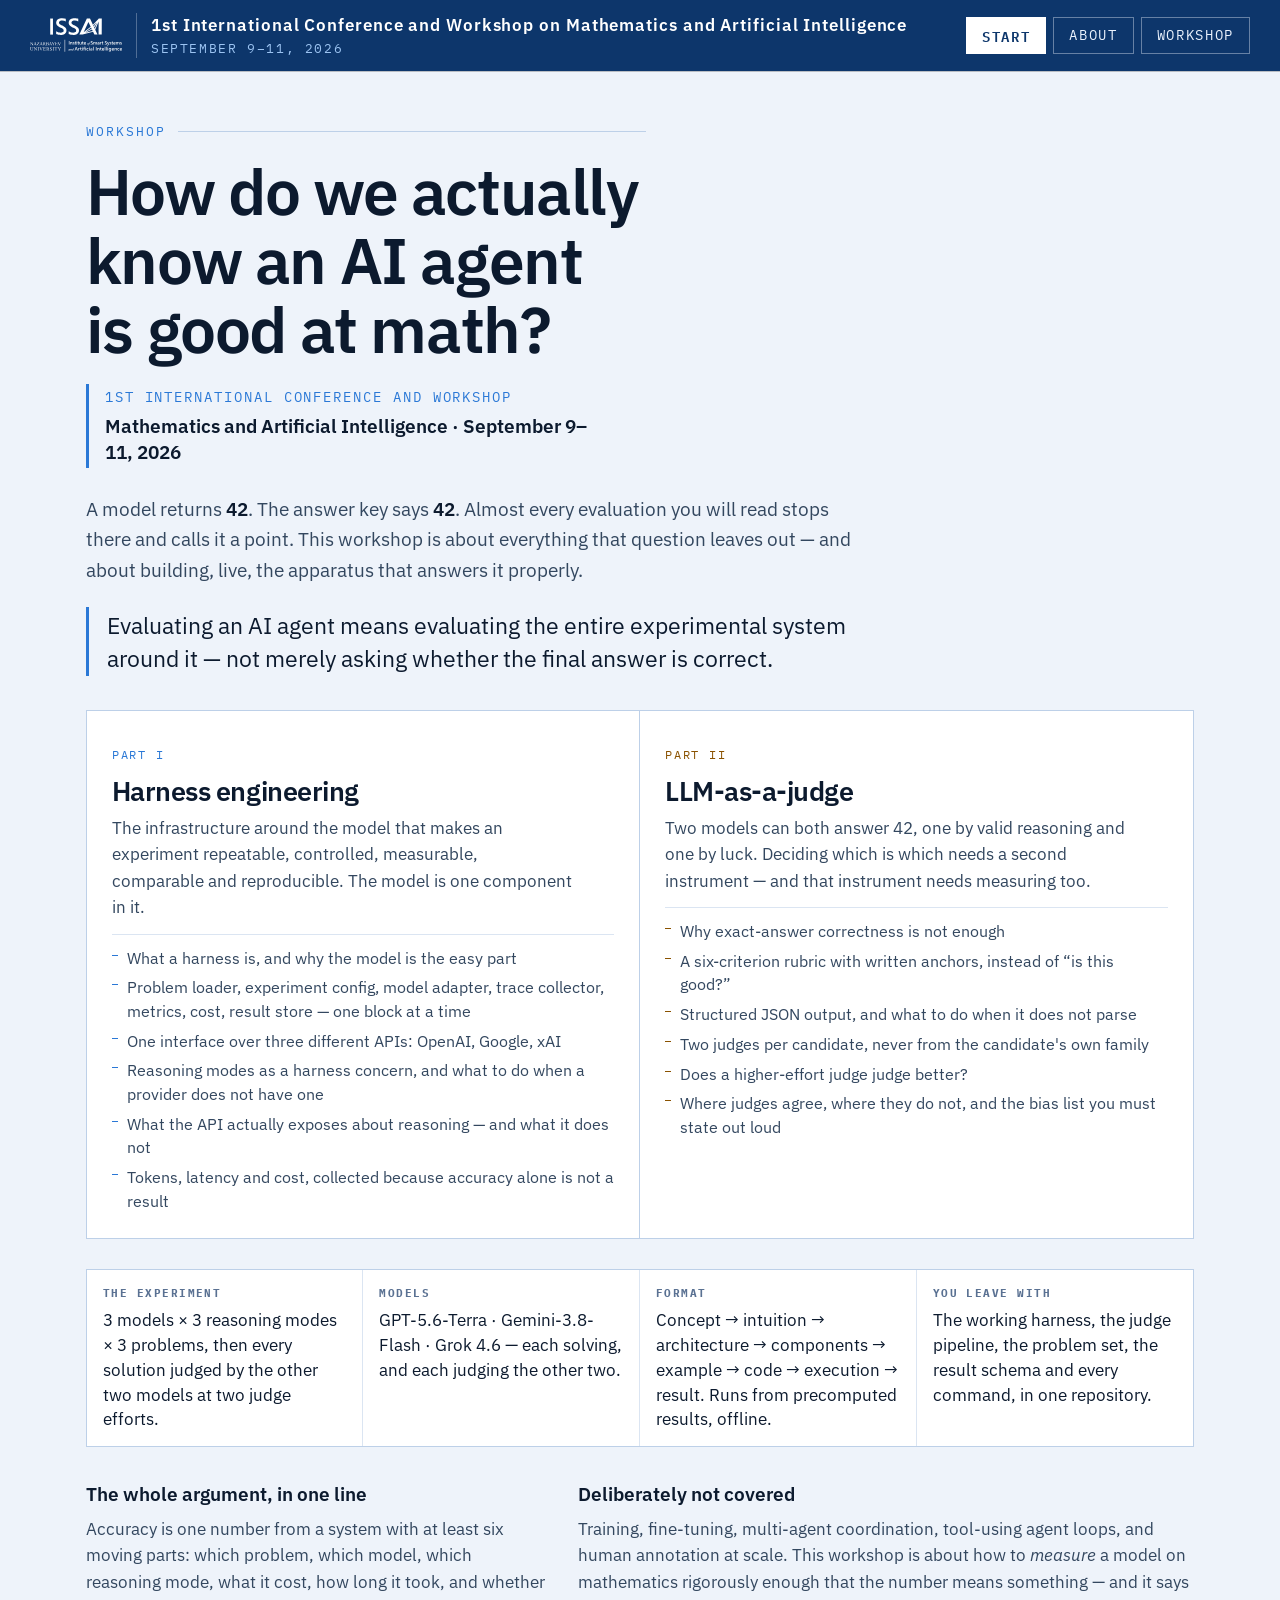
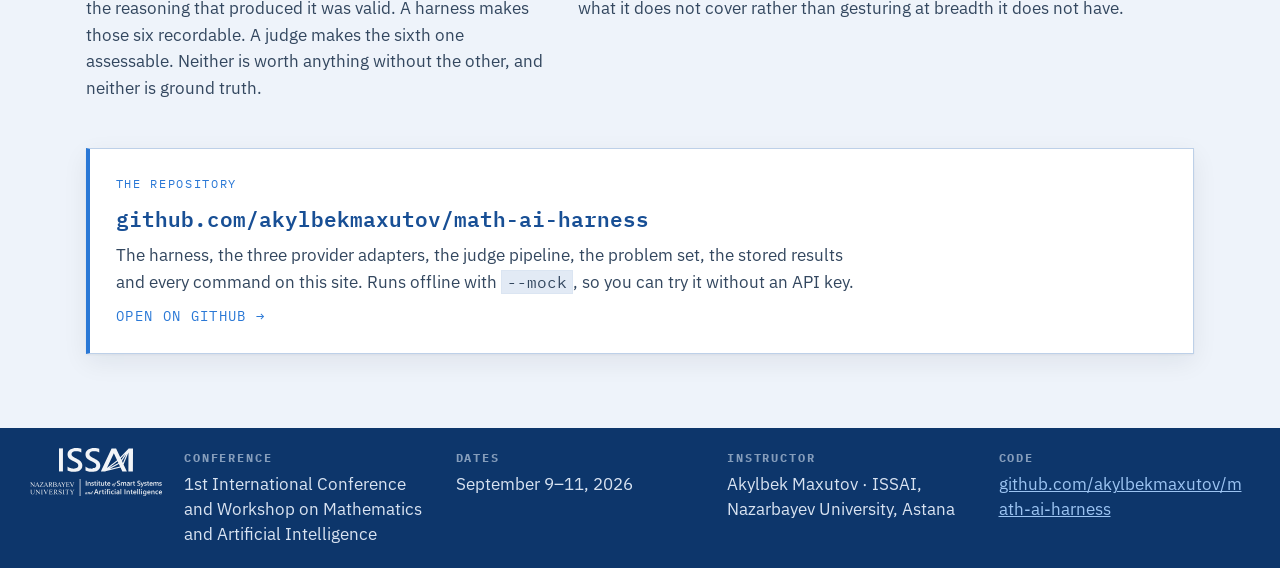
==== commit 3c39b6ae: "update: new files" ====
--- a/index.html
+++ b/index.html
@@ -160,8 +160,12 @@
   display:block;font-family:var(--mono);font-size:12.3px;letter-spacing:.15em;
   text-transform:uppercase;color:rgba(234,242,253,.55);margin-bottom:5px;
 }
-.fcol span{font-size:16.5px;line-height:1.5;color:rgba(234,242,253,.92);display:block}
-.fcol a{color:#9CC4F2}
+/* A URL is one long unbreakable token and the footer columns are narrow.
+   Without a break it pushes the whole page sideways at ~1024px. */
+.fcol span{font-size:16.5px;line-height:1.5;color:rgba(234,242,253,.92);display:block;
+  overflow-wrap:break-word;min-width:0}
+.fcol a{color:#9CC4F2;overflow-wrap:break-word}
+.fcol{min-width:0}
 
 /* ==========================================================================
    SIDEBAR — collapsible, nested, one active section
@@ -444,6 +448,32 @@
 .cmd__bar .copy{grid-column:3;grid-row:1;align-self:start;margin-left:0}
 .cmdgroup{margin:0 0 20px}
 .cmdgroup h4{font-family:var(--mono);font-size:12px;letter-spacing:.13em;text-transform:uppercase;color:var(--meta);margin:0 0 8px}
+
+/* ---------- collapsed code ---------- */
+.codebox{border:1px solid var(--rule);background:var(--surface);margin:0 0 12px;box-shadow:var(--shadow)}
+.codebox>summary{
+  cursor:pointer;list-style:none;display:flex;align-items:baseline;gap:12px;flex-wrap:wrap;
+  padding:12px 15px;font-family:var(--mono);font-size:14.4px;color:var(--blue);
+}
+.codebox>summary::-webkit-details-marker{display:none}
+.codebox>summary::before{content:"▸";color:var(--meta);font-size:12px;flex:0 0 auto}
+.codebox[open]>summary::before{content:"▾"}
+.codebox>summary:hover{background:var(--sunk)}
+.codebox[open]>summary{border-bottom:1px solid var(--rule);background:var(--sunk)}
+.codebox__f{font-weight:600;color:var(--blue)}
+.codebox__s{color:var(--ink-2)}
+.codebox__s::before{content:"· "}
+.codebox__n{color:var(--meta);font-size:12.9px}
+.codebox__what{
+  margin-left:auto;font-size:11.9px;letter-spacing:.1em;text-transform:uppercase;
+  color:var(--meta);text-align:right;
+}
+.codebox__b .code{border:0;box-shadow:none}
+/* the summary already names the file, the symbol and the length */
+.codebox__b .code__bar{display:none}
+.codebox__b .explain{border:0;border-top:1px solid var(--rule);margin:0}
+/* inside a build-step panel the box supplies its own frame */
+.step__code .codebox{border:0;margin:0;box-shadow:none}
 
 details.more{border:1px solid var(--rule);background:var(--surface);margin:0 0 18px}
 details.more>summary{
@@ -783,6 +813,21 @@
 /* ==========================================================================
    INDEX + ABOUT
    ========================================================================== */
+/* -- the repository card on the start page -- */
+.repo{
+  display:grid;gap:8px;margin-top:clamp(22px,3vw,34px);padding:clamp(18px,2.4vw,26px);
+  background:var(--surface);border:1px solid var(--rule);border-left:4px solid var(--blue-2);
+  box-shadow:var(--shadow);text-decoration:none;color:inherit;
+  transition:border-color .15s,box-shadow .15s;
+}
+.repo:hover{border-color:var(--blue-2);box-shadow:0 2px 4px rgba(12,26,46,.09),0 12px 30px rgba(12,26,46,.11)}
+.repo__k{font-family:var(--mono);font-size:11.9px;letter-spacing:.14em;text-transform:uppercase;color:var(--blue-2)}
+.repo__u{font-family:var(--mono);font-size:clamp(16px,1.9vw,21px);color:var(--blue);font-weight:600;overflow-wrap:break-word}
+.repo__d{font-size:17.1px;color:var(--ink-2);line-height:1.55;max-width:74ch}
+.repo__d code{font-family:var(--mono);font-size:.92em;background:var(--sunk);border:1px solid var(--rule-soft);padding:1px 5px}
+.repo__go{font-family:var(--mono);font-size:13.5px;letter-spacing:.1em;text-transform:uppercase;color:var(--blue-2);margin-top:3px}
+.repo:hover .repo__go{color:var(--blue)}
+
 .hero{padding:clamp(26px,4vw,54px) 0 0}
 .hero h1{font-size:clamp(40.2px,5vw,77.9px);max-width:18ch;margin-bottom:20px}
 .confmark{
@@ -998,6 +1043,13 @@
       </div>
     </div>
 
+    <a class="repo" href="https://github.com/akylbekmaxutov/math-ai-harness">
+      <span class="repo__k">The repository</span>
+      <span class="repo__u">github.com/akylbekmaxutov/math-ai-harness</span>
+      <span class="repo__d">The harness, the three provider adapters, the judge pipeline, the problem set, the stored results and every command on this site. Runs offline with <code>--mock</code>, so you can try it without an API key.</span>
+      <span class="repo__go">Open on GitHub &rarr;</span>
+    </a>
+
   </main>
 </div>
 </div>
@@ -1009,6 +1061,7 @@
       <div class="fcol"><b>Conference</b><span>1st International Conference and Workshop on Mathematics and Artificial Intelligence</span></div>
       <div class="fcol"><b>Dates</b><span>September 9–11, 2026</span></div>
       <div class="fcol"><b>Instructor</b><span>Akylbek Maxutov · ISSAI, Nazarbayev University, Astana</span></div>
+      <div class="fcol"><b>Code</b><span><a href="https://github.com/akylbekmaxutov/math-ai-harness">github.com/akylbekmaxutov/math-ai-harness</a></span></div>
     </div>
   </div>
 </footer>
